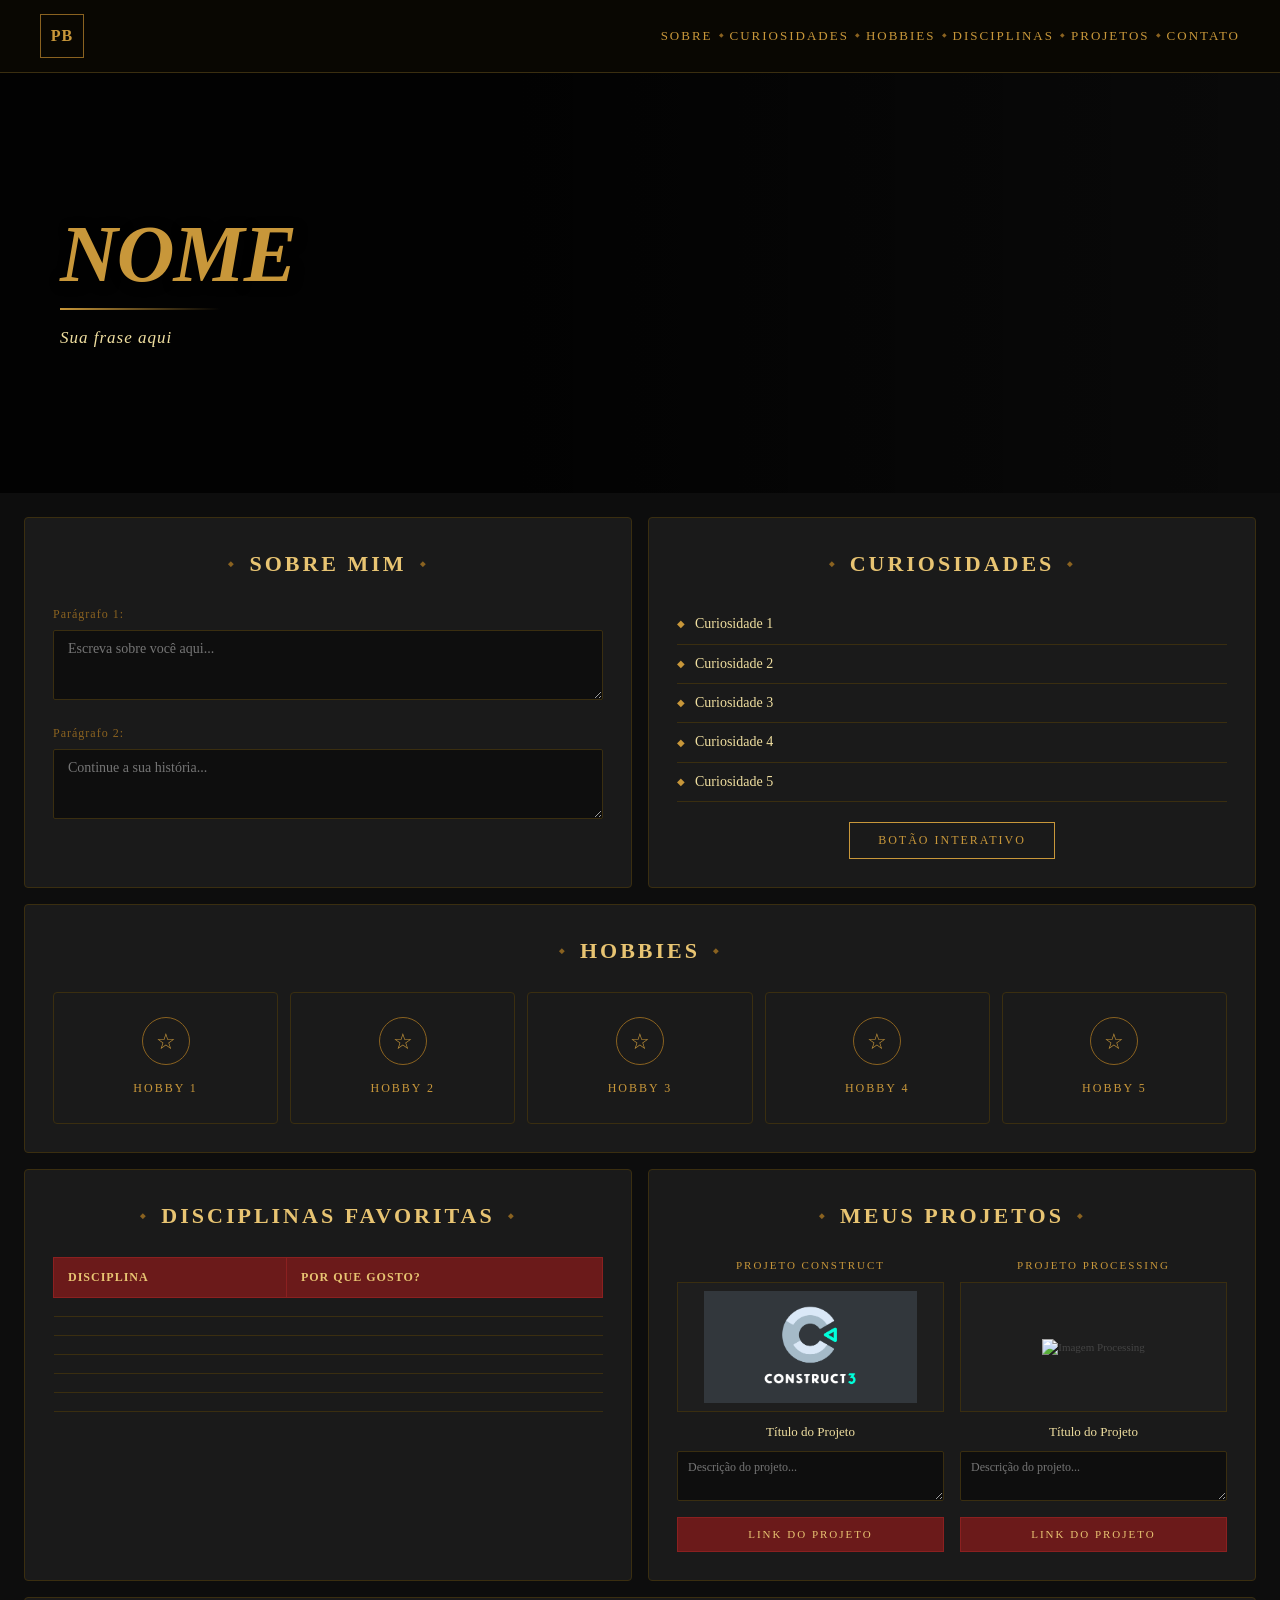
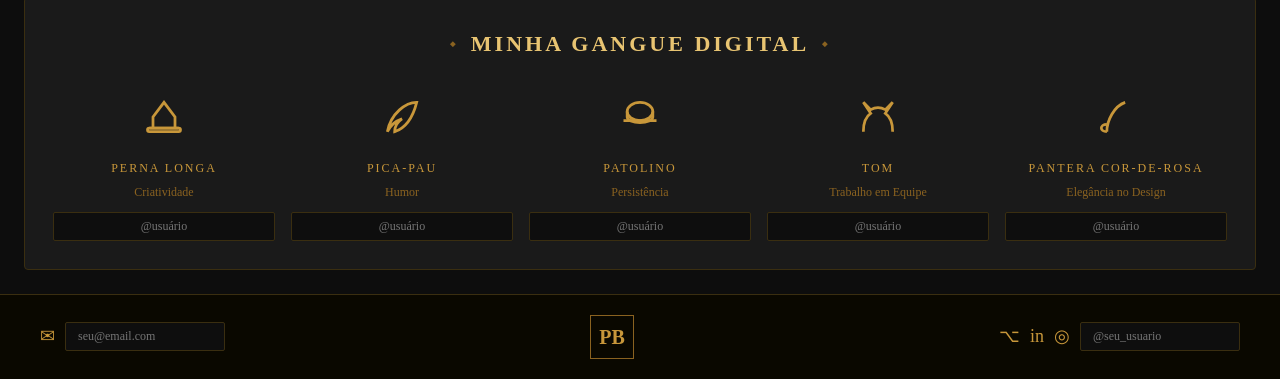
==== index.html @ 57ced47c "Change greeting from 'Hello' to 'Goodbye'" ====
<!DOCTYPE html>
<html lang="pt-BR">
<head>
  <meta charset="UTF-8" />
  <meta name="viewport" content="width=device-width, initial-scale=1.0" />
  <title>Portfólio</title>
  <style>
    /* =====================================================
       VARIÁVEIS GLOBAIS — edite aqui para mudar as cores
       ===================================================== */
    :root {
      --ouro:       #c8973a;
      --ouro-claro: #e8c472;
      --ouro-escuro:#8a6220;
      --preto:      #0d0d0d;
      --fundo:      #111111;
      --fundo-card: #1a1a1a;
      --fundo-card2:#161616;
      --borda:      #3a2e10;
      --texto:      #d4b87a;
      --texto-claro:#f0dfa0;
      --vermelho:   #6b1a1a;
      --vermelho-borda: #8b2020;
    }

    /* =====================================================
       RESET E BASE
       ===================================================== */
    * { margin: 0; padding: 0; box-sizing: border-box; }

    body {
      background-color: var(--preto);
      color: var(--texto);
      font-family: 'Georgia', serif;
      line-height: 1.6;
    }

    /* Divisor dourado decorativo usado nos títulos */
    .divisor {
      display: inline-flex;
      align-items: center;
      gap: 8px;
      color: var(--ouro);
      font-size: 14px;
    }
    .divisor::before,
    .divisor::after {
      content: '';
      display: inline-block;
      width: 30px;
      height: 1px;
      background: var(--ouro);
    }

    /* Título de seção padrão */
    .titulo-secao {
      text-align: center;
      font-size: 22px;
      font-weight: bold;
      letter-spacing: 3px;
      color: var(--ouro-claro);
      text-transform: uppercase;
      margin-bottom: 24px;
      display: flex;
      align-items: center;
      justify-content: center;
      gap: 12px;
    }
    .titulo-secao::before,
    .titulo-secao::after {
      content: '⬥';
      font-size: 12px;
      color: var(--ouro-escuro);
    }
    /* Linha horizontal decorativa ao lado do título */
    .titulo-linha {
      display: inline-block;
      width: 40px;
      height: 1px;
      background: var(--ouro-escuro);
      vertical-align: middle;
    }

    /* =====================================================
       NAVEGAÇÃO (TOPO)
       Para mudar os itens do menu, edite o <ul> em HTML
       ===================================================== */
    nav {
      background: rgba(10, 8, 3, 0.97);
      border-bottom: 1px solid var(--borda);
      padding: 14px 40px;
      display: flex;
      align-items: center;
      justify-content: space-between;
      position: sticky;
      top: 0;
      z-index: 100;
    }

    /* Logo PB no canto esquerdo */
    .nav-logo {
      border: 1px solid var(--ouro-escuro);
      color: var(--ouro);
      font-size: 16px;
      font-weight: bold;
      width: 44px;
      height: 44px;
      display: flex;
      align-items: center;
      justify-content: center;
      letter-spacing: 1px;
    }

    nav ul {
      list-style: none;
      display: flex;
      gap: 6px;
      align-items: center;
    }

    nav ul li {
      display: flex;
      align-items: center;
      gap: 6px;
    }

    /* Losango decorativo entre itens */
    nav ul li:not(:last-child)::after {
      content: '◆';
      font-size: 6px;
      color: var(--ouro-escuro);
    }

    nav ul li a {
      color: var(--ouro);
      text-decoration: none;
      font-size: 13px;
      letter-spacing: 2px;
      text-transform: uppercase;
      transition: color 0.2s;
    }

    nav ul li a:hover { color: var(--ouro-claro); }

    /* =====================================================
       HERO / BANNER PRINCIPAL
       — Troque o texto "NOME" e a frase abaixo
       — Troque o src da imagem de fundo (background-image)
       ===================================================== */
    #hero {
      position: relative;
      min-height: 420px;
      display: flex;
      flex-direction: column;
      justify-content: center;
      padding: 60px 60px;
      /* 👇 TROQUE ESTA URL pela URL da sua imagem de fundo */
      background-size: cover;
      background-position: center top;
      overflow: hidden;
    }

    /* Overlay escuro para legibilidade */
    #hero::before {
      content: '';
      position: absolute;
      inset: 0;
      background: linear-gradient(to right, rgba(0,0,0,0.85) 40%, rgba(0,0,0,0.3) 100%);
    }

    .hero-conteudo { position: relative; z-index: 2; max-width: 420px; }

    /* 👇 SEU NOME APARECE AQUI — edite o texto em HTML */
    .hero-nome {
      font-size: 80px;
      font-weight: 900;
      color: var(--ouro);
      line-height: 1;
      text-shadow: 2px 2px 12px rgba(0,0,0,0.8);
      font-style: italic;
      letter-spacing: -1px;
    }

    /* Linha dourada decorativa sob o nome */
    .hero-divider {
      width: 160px;
      height: 2px;
      background: linear-gradient(to right, var(--ouro), transparent);
      margin: 14px 0;
    }

    /* 👇 SUA FRASE/SLOGAN — edite o texto em HTML */
    .hero-frase {
      color: var(--texto-claro);
      font-size: 17px;
      font-style: italic;
      letter-spacing: 1px;
    }

    /* =====================================================
       GRID PRINCIPAL — "Sobre Mim" e "Curiosidades"
       ===================================================== */
    .grid-topo {
      display: grid;
      grid-template-columns: 1fr 1fr;
      gap: 16px;
      padding: 24px 24px 0;
    }

    /* Card reutilizável com borda dourada */
    .card {
      background: var(--fundo-card);
      border: 1px solid var(--borda);
      border-radius: 4px;
      padding: 28px;
    }

    /* =====================================================
       SOBRE MIM
       — Edite os textos dos <textarea> em HTML
       ===================================================== */
    #sobre { }

    .campo-label {
      font-size: 12px;
      color: var(--ouro-escuro);
      letter-spacing: 1px;
      margin-bottom: 6px;
    }

    /* Campos de texto editáveis diretamente no site */
    .campo-texto {
      width: 100%;
      background: #0e0e0e;
      border: 1px solid var(--borda);
      color: var(--texto-claro);
      padding: 10px 14px;
      font-family: inherit;
      font-size: 14px;
      resize: vertical;
      min-height: 70px;
      border-radius: 2px;
      outline: none;
      margin-bottom: 16px;
      transition: border-color 0.2s;
    }

    .campo-texto:focus { border-color: var(--ouro-escuro); }

    /* =====================================================
       CURIOSIDADES
       — Edite os textos dos <li> em HTML
       ===================================================== */
    #curiosidades ul {
      list-style: none;
      margin-bottom: 20px;
    }

    #curiosidades ul li {
      padding: 8px 0;
      border-bottom: 1px solid var(--borda);
      font-size: 14px;
      color: var(--texto-claro);
      display: flex;
      align-items: center;
      gap: 10px;
    }

    #curiosidades ul li::before {
      content: '◆';
      color: var(--ouro);
      font-size: 10px;
      flex-shrink: 0;
    }

    /* Botão interativo de curiosidades */
    #btn-curiosidade {
      display: block;
      margin: 0 auto;
      background: transparent;
      border: 1px solid var(--ouro);
      color: var(--ouro);
      padding: 10px 28px;
      font-family: inherit;
      font-size: 12px;
      letter-spacing: 2px;
      text-transform: uppercase;
      cursor: pointer;
      transition: background 0.2s, color 0.2s;
    }

    #btn-curiosidade:hover {
      background: var(--ouro);
      color: var(--preto);
    }

    /* Painel oculto que aparece ao clicar no botão */
    #painel-extra {
      display: none;
      margin-top: 16px;
      background: #0e0e0e;
      border: 1px solid var(--borda);
      padding: 14px;
      font-size: 13px;
      color: var(--texto-claro);
      border-radius: 2px;
      animation: fadeIn 0.3s ease;
    }

    @keyframes fadeIn { from { opacity: 0; transform: translateY(6px); } to { opacity: 1; transform: translateY(0); } }

    /* =====================================================
       HOBBIES
       — Para ADICIONAR ou REMOVER um hobby, copie/apague
         um <div class="hobby-card"> em HTML
       — Troque o ícone (☆) pelo emoji ou símbolo desejado
       ===================================================== */
    #hobbies {
      margin: 16px 24px 0;
    }

    .hobbies-grid {
      display: grid;
      grid-template-columns: repeat(5, 1fr);
      gap: 12px;
    }

    .hobby-card {
      background: var(--fundo-card);
      border: 1px solid var(--borda);
      border-radius: 4px;
      padding: 24px 12px;
      text-align: center;
      cursor: pointer;
      transition: border-color 0.2s, transform 0.2s;
    }

    .hobby-card:hover {
      border-color: var(--ouro);
      transform: translateY(-3px);
    }

    /* Ícone circular do hobby */
    .hobby-icone {
      width: 48px;
      height: 48px;
      border: 1px solid var(--ouro-escuro);
      border-radius: 50%;
      display: flex;
      align-items: center;
      justify-content: center;
      margin: 0 auto 14px;
      font-size: 22px;
      color: var(--ouro);
    }

    .hobby-nome {
      font-size: 12px;
      letter-spacing: 2px;
      color: var(--ouro);
      text-transform: uppercase;
    }

    /* =====================================================
       GRID INFERIOR — "Disciplinas" e "Projetos"
       ===================================================== */
    .grid-baixo {
      display: grid;
      grid-template-columns: 1fr 1fr;
      gap: 16px;
      padding: 16px 24px 0;
    }

    /* =====================================================
       DISCIPLINAS FAVORITAS
       — Para adicionar linhas, copie um <tr> dentro do <tbody>
       — Preencha <td> com disciplina e motivo
       ===================================================== */
    #disciplinas table {
      width: 100%;
      border-collapse: collapse;
      font-size: 13px;
    }

    #disciplinas thead th {
      background: var(--vermelho);
      color: var(--ouro-claro);
      padding: 10px 14px;
      text-align: left;
      letter-spacing: 1px;
      font-size: 12px;
      text-transform: uppercase;
      border: 1px solid var(--vermelho-borda);
    }

    #disciplinas tbody tr {
      border-bottom: 1px solid var(--borda);
      transition: background 0.15s;
    }

    #disciplinas tbody tr:hover { background: #1e1a0e; }

    #disciplinas tbody td {
      padding: 9px 14px;
      color: var(--texto-claro);
    }

    /* =====================================================
       MEUS PROJETOS
       — Para cada projeto, edite o título, descrição e link
       — Troque o src da <img> pela imagem do seu projeto
       — Para ADICIONAR projeto, copie um <div class="projeto-item">
       ===================================================== */
    .projetos-grid {
      display: grid;
      grid-template-columns: 1fr 1fr;
      gap: 16px;
    }

    .projeto-item { }

    .projeto-label {
      font-size: 11px;
      letter-spacing: 2px;
      color: var(--ouro);
      text-transform: uppercase;
      text-align: center;
      margin-bottom: 8px;
    }

    /* Área da imagem do projeto (quadrado cinza por padrão) */
    .projeto-img {
      width: 100%;
      height: 130px;
      background: #1e1e1e;
      border: 1px solid var(--borda);
      display: flex;
      align-items: center;
      justify-content: center;
      color: #444;
      font-size: 11px;
      margin-bottom: 10px;
      overflow: hidden;
      padding: 8px;
    }

    /* object-fit: contain garante que a imagem apareça inteira sem corte */
    .projeto-img img {
      max-width: 100%;
      max-height: 100%;
      object-fit: contain;
    }

    .projeto-titulo {
      text-align: center;
      font-size: 13px;
      color: var(--texto-claro);
      margin-bottom: 8px;
    }

    .projeto-desc {
      width: 100%;
      background: #0e0e0e;
      border: 1px solid var(--borda);
      color: var(--texto);
      padding: 8px 10px;
      font-family: inherit;
      font-size: 12px;
      resize: vertical;
      min-height: 50px;
      border-radius: 2px;
      outline: none;
      margin-bottom: 8px;
    }

    /* Botão de link do projeto */
    .projeto-link {
      display: block;
      text-align: center;
      background: var(--vermelho);
      border: 1px solid var(--vermelho-borda);
      color: var(--ouro-claro);
      padding: 8px;
      font-size: 11px;
      letter-spacing: 2px;
      text-transform: uppercase;
      text-decoration: none;
      transition: background 0.2s;
      cursor: pointer;
    }

    .projeto-link:hover { background: #8b2424; }

    /* =====================================================
       MINHA GANGUE DIGITAL
       — Para TROCAR os membros, edite cada <div class="membro">
       — Troque o ícone (SVG inline), o nome e a descrição
       ===================================================== */
    #gangue {
      margin: 16px 24px 0;
    }

    .gangue-grid {
      display: grid;
      grid-template-columns: repeat(5, 1fr);
      gap: 16px;
      text-align: center;
    }

    .membro { }

    .membro-icone {
      height: 64px;
      display: flex;
      align-items: center;
      justify-content: center;
      margin-bottom: 10px;
      color: var(--ouro);
    }

    .membro-icone svg { width: 44px; height: 44px; stroke: var(--ouro); fill: none; stroke-width: 1.5; }

    .membro-nome {
      font-size: 12px;
      letter-spacing: 2px;
      color: var(--ouro);
      text-transform: uppercase;
      margin-bottom: 4px;
    }

    .membro-desc {
      font-size: 12px;
      color: var(--ouro-escuro);
      margin-bottom: 10px;
    }

    /* Campo editável para o nome/link do membro */
    .membro-campo {
      width: 100%;
      background: #0e0e0e;
      border: 1px solid var(--borda);
      color: var(--texto);
      padding: 6px 8px;
      font-family: inherit;
      font-size: 12px;
      border-radius: 2px;
      outline: none;
      text-align: center;
    }

    /* =====================================================
       RODAPÉ
       ===================================================== */
    footer {
      margin-top: 24px;
      background: #0a0800;
      border-top: 1px solid var(--borda);
      padding: 20px 40px;
      display: flex;
      align-items: center;
      justify-content: space-between;
    }

    .footer-esq, .footer-dir {
      display: flex;
      align-items: center;
      gap: 10px;
    }

    .footer-icon {
      color: var(--ouro);
      font-size: 18px;
      text-decoration: none;
      transition: color 0.2s;
    }

    .footer-icon:hover { color: var(--ouro-claro); }

    /* Campo de e-mail no rodapé */
    .footer-campo {
      background: #0e0e0e;
      border: 1px solid var(--borda);
      color: var(--texto);
      padding: 6px 12px;
      font-family: inherit;
      font-size: 12px;
      border-radius: 2px;
      outline: none;
      width: 160px;
    }

    .footer-logo {
      text-align: center;
      color: var(--ouro);
      font-size: 20px;
      font-weight: bold;
      border: 1px solid var(--ouro-escuro);
      width: 44px;
      height: 44px;
      display: flex;
      align-items: center;
      justify-content: center;
    }

    /* =====================================================
       RESPONSIVIDADE — telas menores
       ===================================================== */
    @media (max-width: 900px) {
      .grid-topo, .grid-baixo { grid-template-columns: 1fr; }
      .hobbies-grid { grid-template-columns: repeat(3, 1fr); }
      .gangue-grid  { grid-template-columns: repeat(3, 1fr); }
      .hero-nome    { font-size: 52px; }
      nav ul        { gap: 4px; }
      nav ul li a   { font-size: 11px; }
    }

    @media (max-width: 600px) {
      .hobbies-grid { grid-template-columns: repeat(2, 1fr); }
      .gangue-grid  { grid-template-columns: repeat(2, 1fr); }
      .projetos-grid { grid-template-columns: 1fr; }
      .hero-nome    { font-size: 40px; }
      nav { flex-direction: column; gap: 12px; }
    }
  </style>
</head>
<body>

  <!-- =====================================================
       NAVEGAÇÃO
       Para adicionar itens: copie um <li><a href="...">...</a></li>
       Para mudar o destino: edite o href="#id-da-secao"
       ===================================================== -->
  <nav>
    <div class="nav-logo">PB</div>
    <ul>
      <li><a href="#sobre">Sobre</a></li>
      <li><a href="#curiosidades">Curiosidades</a></li>
      <li><a href="#hobbies">Hobbies</a></li>
      <li><a href="#disciplinas">Disciplinas</a></li>
      <li><a href="#projetos">Projetos</a></li>
      <li><a href="#gangue">Contato</a></li>
    </ul>
  </nav>

  <!-- =====================================================
       HERO — MUDE SEU NOME E FRASE AQUI
       Para trocar a imagem de fundo, edite background-image
       no CSS acima (seção #hero)
       ===================================================== -->
  <section id="hero">
    <div class="hero-conteudo">
      <!-- 👇 SEU NOME -->
      <h1 class="hero-nome">NOME</h1>
      <div class="hero-divider"></div>
      <!-- 👇 SUA FRASE FAVORITA / SLOGAN -->
      <p class="hero-frase">Sua frase aqui</p>
    </div>
  </section>

  <!-- =====================================================
       GRID TOPO: SOBRE MIM + CURIOSIDADES
       ===================================================== -->
  <div class="grid-topo">

    <!-- SOBRE MIM -->
    <div class="card" id="sobre">
      <h2 class="titulo-secao">Sobre Mim</h2>

      <p class="campo-label">Parágrafo 1:</p>
      <!-- 👇 ESCREVA SEU PRIMEIRO PARÁGRAFO AQUI -->
      <textarea class="campo-texto" placeholder="Escreva sobre você aqui..."></textarea>

      <p class="campo-label">Parágrafo 2:</p>
      <!-- 👇 ESCREVA SEU SEGUNDO PARÁGRAFO AQUI -->
      <textarea class="campo-texto" placeholder="Continue a sua história..."></textarea>
    </div>

    <!-- CURIOSIDADES -->
    <div class="card" id="curiosidades">
      <h2 class="titulo-secao">Curiosidades</h2>

      <!-- 👇 EDITE CADA <li> COM UMA CURIOSIDADE SUA -->
      <ul>
        <li>Curiosidade 1</li>
        <li>Curiosidade 2</li>
        <li>Curiosidade 3</li>
        <li>Curiosidade 4</li>
        <li>Curiosidade 5</li>
      </ul>

      <!-- Botão que revela uma curiosidade extra -->
      <button id="btn-curiosidade" onclick="toggleExtra()">Botão Interativo</button>

      <!-- 👇 TEXTO SECRETO QUE APARECE AO CLICAR NO BOTÃO -->
      <div id="painel-extra">
        🎭 Curiosidade bônus: escreva aqui algo especial que aparece ao clicar!
      </div>
    </div>

  </div><!-- fim .grid-topo -->

  <!-- =====================================================
       HOBBIES
       Para ADICIONAR: copie um <div class="hobby-card">
       Para REMOVER: apague um <div class="hobby-card">
       Para trocar o ícone: coloque qualquer emoji no .hobby-icone
       ===================================================== -->
  <div class="card" id="hobbies" style="margin: 16px 24px 0;">
    <h2 class="titulo-secao">Hobbies</h2>
    <div class="hobbies-grid">

      <!-- HOBBY 1 — troque o ícone e o nome -->
      <div class="hobby-card">
        <div class="hobby-icone">☆</div>
        <div class="hobby-nome">Hobby 1</div>
      </div>

      <!-- HOBBY 2 -->
      <div class="hobby-card">
        <div class="hobby-icone">☆</div>
        <div class="hobby-nome">Hobby 2</div>
      </div>

      <!-- HOBBY 3 -->
      <div class="hobby-card">
        <div class="hobby-icone">☆</div>
        <div class="hobby-nome">Hobby 3</div>
      </div>

      <!-- HOBBY 4 -->
      <div class="hobby-card">
        <div class="hobby-icone">☆</div>
        <div class="hobby-nome">Hobby 4</div>
      </div>

      <!-- HOBBY 5 -->
      <div class="hobby-card">
        <div class="hobby-icone">☆</div>
        <div class="hobby-nome">Hobby 5</div>
      </div>

    </div>
  </div><!-- fim #hobbies -->

  <!-- =====================================================
       GRID BAIXO: DISCIPLINAS + PROJETOS
       ===================================================== -->
  <div class="grid-baixo">

    <!-- DISCIPLINAS FAVORITAS -->
    <div class="card" id="disciplinas">
      <h2 class="titulo-secao">Disciplinas Favoritas</h2>
      <table>
        <thead>
          <tr>
            <th>Disciplina</th>
            <th>Por que gosto?</th>
          </tr>
        </thead>
        <tbody>
          <!-- 👇 Edite cada linha com sua disciplina favorita -->
          <tr><td></td><td></td></tr>
          <tr><td></td><td></td></tr>
          <tr><td></td><td></td></tr>
          <tr><td></td><td></td></tr>
          <tr><td></td><td></td></tr>
          <tr><td></td><td></td></tr>
        </tbody>
      </table>
    </div>

    <!-- MEUS PROJETOS -->
    <div class="card" id="projetos">
      <h2 class="titulo-secao">Meus Projetos</h2>
      <div class="projetos-grid">

        <!-- PROJETO 1 — edite título, descrição e link -->
        <div class="projeto-item">
          <p class="projeto-label">Projeto Construct</p>
          <!-- Para adicionar imagem: coloque <img src="URL" alt=""> dentro da .projeto-img -->
          <div class="projeto-img"><img src="[data-uri]" alt="Construct 3" /></div>
          <p class="projeto-titulo">Título do Projeto</p>
          <textarea class="projeto-desc" placeholder="Descrição do projeto..."></textarea>
          <!-- 👇 Troque o href pelo link real do seu projeto -->
          <a class="projeto-link" href="#" target="_blank">Link do Projeto</a>
        </div>

        <!-- PROJETO 2 -->
        <div class="projeto-item">
          <p class="projeto-label">Projeto Processing</p>
          <div class="projeto-img"><img src="images/images.png" alt="Imagem Processing"></div>
          <p class="projeto-titulo">Título do Projeto</p>
          <textarea class="projeto-desc" placeholder="Descrição do projeto..."></textarea>
          <!-- 👇 Troque o href pelo link real do seu projeto -->
          <a class="projeto-link" href="#" target="_blank">Link do Projeto</a>
        </div>

      </div>
    </div>

  </div><!-- fim .grid-baixo -->

  <!-- =====================================================
       MINHA GANGUE DIGITAL
       Para TROCAR um membro: edite o SVG, o nome e a descrição
       Para ADICIONAR: copie um <div class="membro">
       ===================================================== -->
  <div class="card" id="gangue" style="margin: 16px 24px 0;">
    <h2 class="titulo-secao">Minha Gangue Digital</h2>
    <div class="gangue-grid">

      <!-- MEMBRO 1 — Perna Longa (Criatividade) -->
      <div class="membro">
        <div class="membro-icone">
          <!-- Ícone: cartola -->
          <svg viewBox="0 0 24 24"><path d="M4 18h16M6 18V12l6-8 6 8v6"/><rect x="3" y="18" width="18" height="2" rx="1"/></svg>
        </div>
        <p class="membro-nome">Perna Longa</p>
        <p class="membro-desc">Criatividade</p>
        <!-- 👇 Campo para colocar o nome/usuário desse membro -->
        <input class="membro-campo" type="text" placeholder="@usuário" />
      </div>

      <!-- MEMBRO 2 — Pica-Pau (Humor) -->
      <div class="membro">
        <div class="membro-icone">
          <!-- Ícone: pena -->
          <svg viewBox="0 0 24 24"><path d="M20 4C14 4 6 10 4 20c2-4 5-6 8-7-3 2-4 5-4 7 6-2 10-8 12-16z"/></svg>
        </div>
        <p class="membro-nome">Pica-Pau</p>
        <p class="membro-desc">Humor</p>
        <input class="membro-campo" type="text" placeholder="@usuário" />
      </div>

      <!-- MEMBRO 3 — Patolino (Persistência) -->
      <div class="membro">
        <div class="membro-icone">
          <!-- Ícone: chapéu coco -->
          <svg viewBox="0 0 24 24"><ellipse cx="12" cy="9" rx="7" ry="5"/><path d="M5 9v3a7 3 0 0014 0V9"/><line x1="3" y1="14" x2="21" y2="14"/></svg>
        </div>
        <p class="membro-nome">Patolino</p>
        <p class="membro-desc">Persistência</p>
        <input class="membro-campo" type="text" placeholder="@usuário" />
      </div>

      <!-- MEMBRO 4 — Tom (Trabalho em Equipe) -->
      <div class="membro">
        <div class="membro-icone">
          <!-- Ícone: orelhas de gato -->
          <svg viewBox="0 0 24 24"><path d="M4 20c0-4 1-8 4-10L4 4l4 4a8 8 0 018 0l4-4-4 6c3 2 4 6 4 10"/></svg>
        </div>
        <p class="membro-nome">Tom</p>
        <p class="membro-desc">Trabalho em Equipe</p>
        <input class="membro-campo" type="text" placeholder="@usuário" />
      </div>

      <!-- MEMBRO 5 — Pantera Cor-de-Rosa (Elegância) -->
      <div class="membro">
        <div class="membro-icone">
          <!-- Ícone: bengala -->
          <svg viewBox="0 0 24 24"><path d="M7 20c0-6 4-14 10-16"/><path d="M7 20c-2 0-3-1-3-2s1-2 3-2"/></svg>
        </div>
        <p class="membro-nome">Pantera Cor-de-Rosa</p>
        <p class="membro-desc">Elegância no Design</p>
        <input class="membro-campo" type="text" placeholder="@usuário" />
      </div>

    </div>
  </div><!-- fim #gangue -->

  <!-- =====================================================
       RODAPÉ
       — Troque os href dos ícones sociais pelos seus perfis
       — Edite o e-mail no campo de texto
       ===================================================== -->
  <footer>
    <!-- E-mail à esquerda -->
    <div class="footer-esq">
      <span class="footer-icon">✉</span>
      <!-- 👇 Preencha com seu e-mail -->
      <input class="footer-campo" type="email" placeholder="seu@email.com" />
    </div>

    <!-- Logo central -->
    <div class="footer-logo">PB</div>

    <!-- Redes sociais à direita -->
    <div class="footer-dir">
      <!-- 👇 Troque os href pelos links das suas redes -->
      <a class="footer-icon" href="https://github.com/" target="_blank" title="GitHub">⌥</a>
      <a class="footer-icon" href="https://linkedin.com/" target="_blank" title="LinkedIn">in</a>
      <a class="footer-icon" href="https://instagram.com/" target="_blank" title="Instagram">◎</a>
      <input class="footer-campo" type="text" placeholder="@seu_usuario" />
    </div>
  </footer>

  <!-- =====================================================
       JAVASCRIPT
       Funções interativas da página
       ===================================================== -->
  <script>
    // -------------------------------------------------------
    // toggleExtra()
    // Mostra/esconde o painel de curiosidade bônus ao clicar
    // no botão da seção Curiosidades
    // -------------------------------------------------------
    function toggleExtra() {
      var painel = document.getElementById("painel-extra");
      var btn    = document.getElementById("btn-curiosidade");

      if (painel.style.display === "block") {
        // Se já está visível, esconde
        painel.style.display = "none";
        btn.textContent = "Botão Interativo";
      } else {
        // Se está escondido, revela
        painel.style.display = "block";
        btn.textContent = "Esconder";
      }
    }

    // -------------------------------------------------------
    // Efeito de hover nas células da tabela de disciplinas
    // Já funciona via CSS, mas aqui você pode adicionar
    // lógica extra se quiser no futuro
    // -------------------------------------------------------

    // -------------------------------------------------------
    // Scroll suave ao clicar nos links da navegação
    // -------------------------------------------------------
    var links = document.querySelectorAll("nav a");
    for (var i = 0; i < links.length; i++) {
      links[i].addEventListener("click", function(e) {
        var alvo = document.querySelector(this.getAttribute("href"));
        if (alvo) {
          e.preventDefault();
          alvo.scrollIntoView({ behavior: "smooth", block: "start" });
        }
      });
    }
  </script>

</body>
</html>
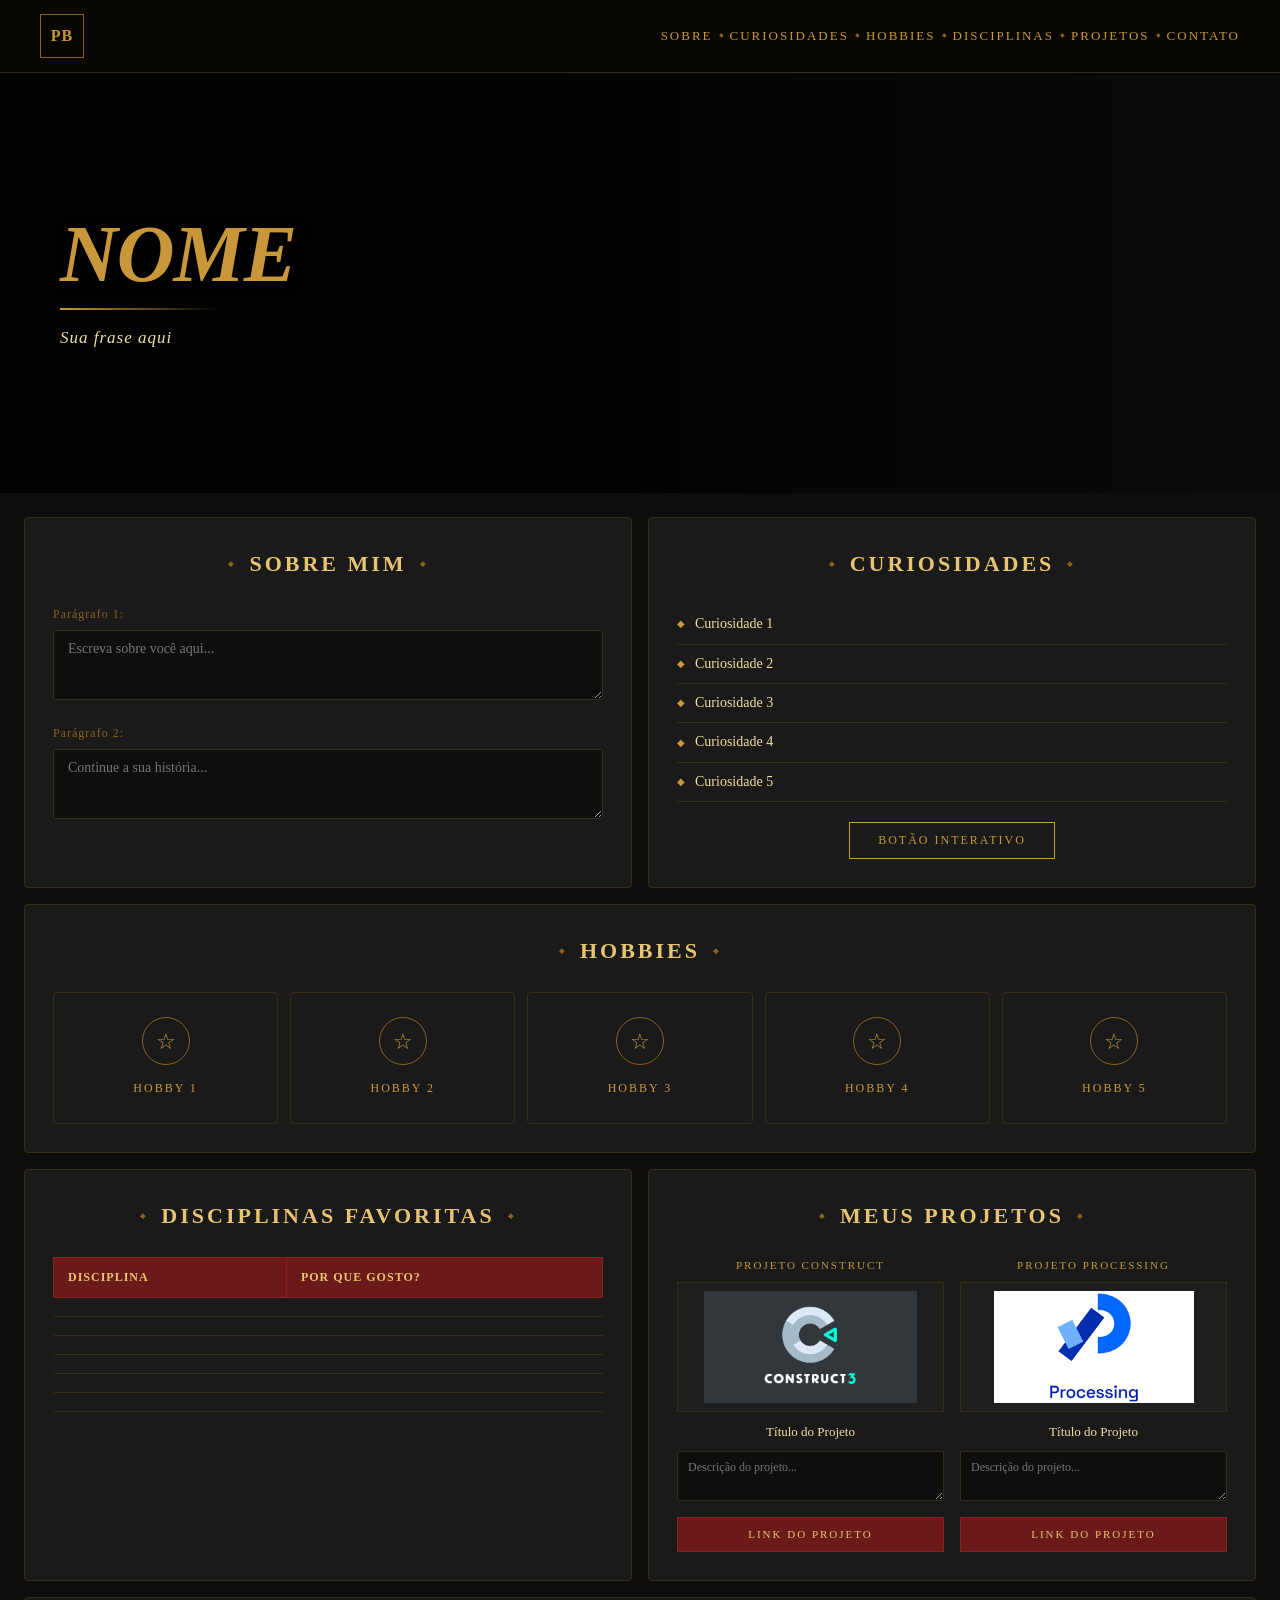
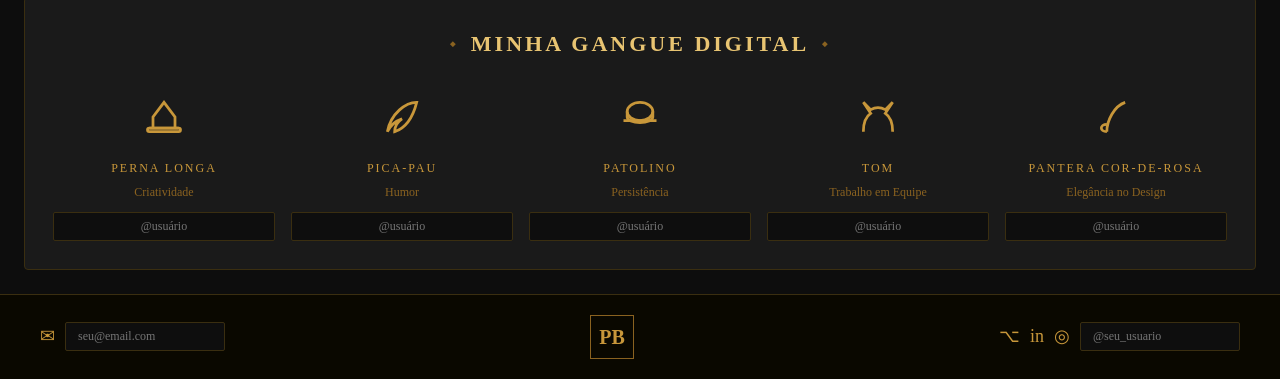
==== commit 62dbf5b1: "Versão base atualizada" ====
--- a/index.html
+++ b/index.html
@@ -1,944 +1,944 @@
-<!DOCTYPE html>
-<html lang="pt-BR">
-<head>
-  <meta charset="UTF-8" />
-  <meta name="viewport" content="width=device-width, initial-scale=1.0" />
-  <title>Portfólio</title>
-  <style>
-    /* =====================================================
-       VARIÁVEIS GLOBAIS — edite aqui para mudar as cores
-       ===================================================== */
-    :root {
-      --ouro:       #c8973a;
-      --ouro-claro: #e8c472;
-      --ouro-escuro:#8a6220;
-      --preto:      #0d0d0d;
-      --fundo:      #111111;
-      --fundo-card: #1a1a1a;
-      --fundo-card2:#161616;
-      --borda:      #3a2e10;
-      --texto:      #d4b87a;
-      --texto-claro:#f0dfa0;
-      --vermelho:   #6b1a1a;
-      --vermelho-borda: #8b2020;
-    }
-
-    /* =====================================================
-       RESET E BASE
-       ===================================================== */
-    * { margin: 0; padding: 0; box-sizing: border-box; }
-
-    body {
-      background-color: var(--preto);
-      color: var(--texto);
-      font-family: 'Georgia', serif;
-      line-height: 1.6;
-    }
-
-    /* Divisor dourado decorativo usado nos títulos */
-    .divisor {
-      display: inline-flex;
-      align-items: center;
-      gap: 8px;
-      color: var(--ouro);
-      font-size: 14px;
-    }
-    .divisor::before,
-    .divisor::after {
-      content: '';
-      display: inline-block;
-      width: 30px;
-      height: 1px;
-      background: var(--ouro);
-    }
-
-    /* Título de seção padrão */
-    .titulo-secao {
-      text-align: center;
-      font-size: 22px;
-      font-weight: bold;
-      letter-spacing: 3px;
-      color: var(--ouro-claro);
-      text-transform: uppercase;
-      margin-bottom: 24px;
-      display: flex;
-      align-items: center;
-      justify-content: center;
-      gap: 12px;
-    }
-    .titulo-secao::before,
-    .titulo-secao::after {
-      content: '⬥';
-      font-size: 12px;
-      color: var(--ouro-escuro);
-    }
-    /* Linha horizontal decorativa ao lado do título */
-    .titulo-linha {
-      display: inline-block;
-      width: 40px;
-      height: 1px;
-      background: var(--ouro-escuro);
-      vertical-align: middle;
-    }
-
-    /* =====================================================
-       NAVEGAÇÃO (TOPO)
-       Para mudar os itens do menu, edite o <ul> em HTML
-       ===================================================== */
-    nav {
-      background: rgba(10, 8, 3, 0.97);
-      border-bottom: 1px solid var(--borda);
-      padding: 14px 40px;
-      display: flex;
-      align-items: center;
-      justify-content: space-between;
-      position: sticky;
-      top: 0;
-      z-index: 100;
-    }
-
-    /* Logo PB no canto esquerdo */
-    .nav-logo {
-      border: 1px solid var(--ouro-escuro);
-      color: var(--ouro);
-      font-size: 16px;
-      font-weight: bold;
-      width: 44px;
-      height: 44px;
-      display: flex;
-      align-items: center;
-      justify-content: center;
-      letter-spacing: 1px;
-    }
-
-    nav ul {
-      list-style: none;
-      display: flex;
-      gap: 6px;
-      align-items: center;
-    }
-
-    nav ul li {
-      display: flex;
-      align-items: center;
-      gap: 6px;
-    }
-
-    /* Losango decorativo entre itens */
-    nav ul li:not(:last-child)::after {
-      content: '◆';
-      font-size: 6px;
-      color: var(--ouro-escuro);
-    }
-
-    nav ul li a {
-      color: var(--ouro);
-      text-decoration: none;
-      font-size: 13px;
-      letter-spacing: 2px;
-      text-transform: uppercase;
-      transition: color 0.2s;
-    }
-
-    nav ul li a:hover { color: var(--ouro-claro); }
-
-    /* =====================================================
-       HERO / BANNER PRINCIPAL
-       — Troque o texto "NOME" e a frase abaixo
-       — Troque o src da imagem de fundo (background-image)
-       ===================================================== */
-    #hero {
-      position: relative;
-      min-height: 420px;
-      display: flex;
-      flex-direction: column;
-      justify-content: center;
-      padding: 60px 60px;
-      /* 👇 TROQUE ESTA URL pela URL da sua imagem de fundo */
-      background-size: cover;
-      background-position: center top;
-      overflow: hidden;
-    }
-
-    /* Overlay escuro para legibilidade */
-    #hero::before {
-      content: '';
-      position: absolute;
-      inset: 0;
-      background: linear-gradient(to right, rgba(0,0,0,0.85) 40%, rgba(0,0,0,0.3) 100%);
-    }
-
-    .hero-conteudo { position: relative; z-index: 2; max-width: 420px; }
-
-    /* 👇 SEU NOME APARECE AQUI — edite o texto em HTML */
-    .hero-nome {
-      font-size: 80px;
-      font-weight: 900;
-      color: var(--ouro);
-      line-height: 1;
-      text-shadow: 2px 2px 12px rgba(0,0,0,0.8);
-      font-style: italic;
-      letter-spacing: -1px;
-    }
-
-    /* Linha dourada decorativa sob o nome */
-    .hero-divider {
-      width: 160px;
-      height: 2px;
-      background: linear-gradient(to right, var(--ouro), transparent);
-      margin: 14px 0;
-    }
-
-    /* 👇 SUA FRASE/SLOGAN — edite o texto em HTML */
-    .hero-frase {
-      color: var(--texto-claro);
-      font-size: 17px;
-      font-style: italic;
-      letter-spacing: 1px;
-    }
-
-    /* =====================================================
-       GRID PRINCIPAL — "Sobre Mim" e "Curiosidades"
-       ===================================================== */
-    .grid-topo {
-      display: grid;
-      grid-template-columns: 1fr 1fr;
-      gap: 16px;
-      padding: 24px 24px 0;
-    }
-
-    /* Card reutilizável com borda dourada */
-    .card {
-      background: var(--fundo-card);
-      border: 1px solid var(--borda);
-      border-radius: 4px;
-      padding: 28px;
-    }
-
-    /* =====================================================
-       SOBRE MIM
-       — Edite os textos dos <textarea> em HTML
-       ===================================================== */
-    #sobre { }
-
-    .campo-label {
-      font-size: 12px;
-      color: var(--ouro-escuro);
-      letter-spacing: 1px;
-      margin-bottom: 6px;
-    }
-
-    /* Campos de texto editáveis diretamente no site */
-    .campo-texto {
-      width: 100%;
-      background: #0e0e0e;
-      border: 1px solid var(--borda);
-      color: var(--texto-claro);
-      padding: 10px 14px;
-      font-family: inherit;
-      font-size: 14px;
-      resize: vertical;
-      min-height: 70px;
-      border-radius: 2px;
-      outline: none;
-      margin-bottom: 16px;
-      transition: border-color 0.2s;
-    }
-
-    .campo-texto:focus { border-color: var(--ouro-escuro); }
-
-    /* =====================================================
-       CURIOSIDADES
-       — Edite os textos dos <li> em HTML
-       ===================================================== */
-    #curiosidades ul {
-      list-style: none;
-      margin-bottom: 20px;
-    }
-
-    #curiosidades ul li {
-      padding: 8px 0;
-      border-bottom: 1px solid var(--borda);
-      font-size: 14px;
-      color: var(--texto-claro);
-      display: flex;
-      align-items: center;
-      gap: 10px;
-    }
-
-    #curiosidades ul li::before {
-      content: '◆';
-      color: var(--ouro);
-      font-size: 10px;
-      flex-shrink: 0;
-    }
-
-    /* Botão interativo de curiosidades */
-    #btn-curiosidade {
-      display: block;
-      margin: 0 auto;
-      background: transparent;
-      border: 1px solid var(--ouro);
-      color: var(--ouro);
-      padding: 10px 28px;
-      font-family: inherit;
-      font-size: 12px;
-      letter-spacing: 2px;
-      text-transform: uppercase;
-      cursor: pointer;
-      transition: background 0.2s, color 0.2s;
-    }
-
-    #btn-curiosidade:hover {
-      background: var(--ouro);
-      color: var(--preto);
-    }
-
-    /* Painel oculto que aparece ao clicar no botão */
-    #painel-extra {
-      display: none;
-      margin-top: 16px;
-      background: #0e0e0e;
-      border: 1px solid var(--borda);
-      padding: 14px;
-      font-size: 13px;
-      color: var(--texto-claro);
-      border-radius: 2px;
-      animation: fadeIn 0.3s ease;
-    }
-
-    @keyframes fadeIn { from { opacity: 0; transform: translateY(6px); } to { opacity: 1; transform: translateY(0); } }
-
-    /* =====================================================
-       HOBBIES
-       — Para ADICIONAR ou REMOVER um hobby, copie/apague
-         um <div class="hobby-card"> em HTML
-       — Troque o ícone (☆) pelo emoji ou símbolo desejado
-       ===================================================== */
-    #hobbies {
-      margin: 16px 24px 0;
-    }
-
-    .hobbies-grid {
-      display: grid;
-      grid-template-columns: repeat(5, 1fr);
-      gap: 12px;
-    }
-
-    .hobby-card {
-      background: var(--fundo-card);
-      border: 1px solid var(--borda);
-      border-radius: 4px;
-      padding: 24px 12px;
-      text-align: center;
-      cursor: pointer;
-      transition: border-color 0.2s, transform 0.2s;
-    }
-
-    .hobby-card:hover {
-      border-color: var(--ouro);
-      transform: translateY(-3px);
-    }
-
-    /* Ícone circular do hobby */
-    .hobby-icone {
-      width: 48px;
-      height: 48px;
-      border: 1px solid var(--ouro-escuro);
-      border-radius: 50%;
-      display: flex;
-      align-items: center;
-      justify-content: center;
-      margin: 0 auto 14px;
-      font-size: 22px;
-      color: var(--ouro);
-    }
-
-    .hobby-nome {
-      font-size: 12px;
-      letter-spacing: 2px;
-      color: var(--ouro);
-      text-transform: uppercase;
-    }
-
-    /* =====================================================
-       GRID INFERIOR — "Disciplinas" e "Projetos"
-       ===================================================== */
-    .grid-baixo {
-      display: grid;
-      grid-template-columns: 1fr 1fr;
-      gap: 16px;
-      padding: 16px 24px 0;
-    }
-
-    /* =====================================================
-       DISCIPLINAS FAVORITAS
-       — Para adicionar linhas, copie um <tr> dentro do <tbody>
-       — Preencha <td> com disciplina e motivo
-       ===================================================== */
-    #disciplinas table {
-      width: 100%;
-      border-collapse: collapse;
-      font-size: 13px;
-    }
-
-    #disciplinas thead th {
-      background: var(--vermelho);
-      color: var(--ouro-claro);
-      padding: 10px 14px;
-      text-align: left;
-      letter-spacing: 1px;
-      font-size: 12px;
-      text-transform: uppercase;
-      border: 1px solid var(--vermelho-borda);
-    }
-
-    #disciplinas tbody tr {
-      border-bottom: 1px solid var(--borda);
-      transition: background 0.15s;
-    }
-
-    #disciplinas tbody tr:hover { background: #1e1a0e; }
-
-    #disciplinas tbody td {
-      padding: 9px 14px;
-      color: var(--texto-claro);
-    }
-
-    /* =====================================================
-       MEUS PROJETOS
-       — Para cada projeto, edite o título, descrição e link
-       — Troque o src da <img> pela imagem do seu projeto
-       — Para ADICIONAR projeto, copie um <div class="projeto-item">
-       ===================================================== */
-    .projetos-grid {
-      display: grid;
-      grid-template-columns: 1fr 1fr;
-      gap: 16px;
-    }
-
-    .projeto-item { }
-
-    .projeto-label {
-      font-size: 11px;
-      letter-spacing: 2px;
-      color: var(--ouro);
-      text-transform: uppercase;
-      text-align: center;
-      margin-bottom: 8px;
-    }
-
-    /* Área da imagem do projeto (quadrado cinza por padrão) */
-    .projeto-img {
-      width: 100%;
-      height: 130px;
-      background: #1e1e1e;
-      border: 1px solid var(--borda);
-      display: flex;
-      align-items: center;
-      justify-content: center;
-      color: #444;
-      font-size: 11px;
-      margin-bottom: 10px;
-      overflow: hidden;
-      padding: 8px;
-    }
-
-    /* object-fit: contain garante que a imagem apareça inteira sem corte */
-    .projeto-img img {
-      max-width: 100%;
-      max-height: 100%;
-      object-fit: contain;
-    }
-
-    .projeto-titulo {
-      text-align: center;
-      font-size: 13px;
-      color: var(--texto-claro);
-      margin-bottom: 8px;
-    }
-
-    .projeto-desc {
-      width: 100%;
-      background: #0e0e0e;
-      border: 1px solid var(--borda);
-      color: var(--texto);
-      padding: 8px 10px;
-      font-family: inherit;
-      font-size: 12px;
-      resize: vertical;
-      min-height: 50px;
-      border-radius: 2px;
-      outline: none;
-      margin-bottom: 8px;
-    }
-
-    /* Botão de link do projeto */
-    .projeto-link {
-      display: block;
-      text-align: center;
-      background: var(--vermelho);
-      border: 1px solid var(--vermelho-borda);
-      color: var(--ouro-claro);
-      padding: 8px;
-      font-size: 11px;
-      letter-spacing: 2px;
-      text-transform: uppercase;
-      text-decoration: none;
-      transition: background 0.2s;
-      cursor: pointer;
-    }
-
-    .projeto-link:hover { background: #8b2424; }
-
-    /* =====================================================
-       MINHA GANGUE DIGITAL
-       — Para TROCAR os membros, edite cada <div class="membro">
-       — Troque o ícone (SVG inline), o nome e a descrição
-       ===================================================== */
-    #gangue {
-      margin: 16px 24px 0;
-    }
-
-    .gangue-grid {
-      display: grid;
-      grid-template-columns: repeat(5, 1fr);
-      gap: 16px;
-      text-align: center;
-    }
-
-    .membro { }
-
-    .membro-icone {
-      height: 64px;
-      display: flex;
-      align-items: center;
-      justify-content: center;
-      margin-bottom: 10px;
-      color: var(--ouro);
-    }
-
-    .membro-icone svg { width: 44px; height: 44px; stroke: var(--ouro); fill: none; stroke-width: 1.5; }
-
-    .membro-nome {
-      font-size: 12px;
-      letter-spacing: 2px;
-      color: var(--ouro);
-      text-transform: uppercase;
-      margin-bottom: 4px;
-    }
-
-    .membro-desc {
-      font-size: 12px;
-      color: var(--ouro-escuro);
-      margin-bottom: 10px;
-    }
-
-    /* Campo editável para o nome/link do membro */
-    .membro-campo {
-      width: 100%;
-      background: #0e0e0e;
-      border: 1px solid var(--borda);
-      color: var(--texto);
-      padding: 6px 8px;
-      font-family: inherit;
-      font-size: 12px;
-      border-radius: 2px;
-      outline: none;
-      text-align: center;
-    }
-
-    /* =====================================================
-       RODAPÉ
-       ===================================================== */
-    footer {
-      margin-top: 24px;
-      background: #0a0800;
-      border-top: 1px solid var(--borda);
-      padding: 20px 40px;
-      display: flex;
-      align-items: center;
-      justify-content: space-between;
-    }
-
-    .footer-esq, .footer-dir {
-      display: flex;
-      align-items: center;
-      gap: 10px;
-    }
-
-    .footer-icon {
-      color: var(--ouro);
-      font-size: 18px;
-      text-decoration: none;
-      transition: color 0.2s;
-    }
-
-    .footer-icon:hover { color: var(--ouro-claro); }
-
-    /* Campo de e-mail no rodapé */
-    .footer-campo {
-      background: #0e0e0e;
-      border: 1px solid var(--borda);
-      color: var(--texto);
-      padding: 6px 12px;
-      font-family: inherit;
-      font-size: 12px;
-      border-radius: 2px;
-      outline: none;
-      width: 160px;
-    }
-
-    .footer-logo {
-      text-align: center;
-      color: var(--ouro);
-      font-size: 20px;
-      font-weight: bold;
-      border: 1px solid var(--ouro-escuro);
-      width: 44px;
-      height: 44px;
-      display: flex;
-      align-items: center;
-      justify-content: center;
-    }
-
-    /* =====================================================
-       RESPONSIVIDADE — telas menores
-       ===================================================== */
-    @media (max-width: 900px) {
-      .grid-topo, .grid-baixo { grid-template-columns: 1fr; }
-      .hobbies-grid { grid-template-columns: repeat(3, 1fr); }
-      .gangue-grid  { grid-template-columns: repeat(3, 1fr); }
-      .hero-nome    { font-size: 52px; }
-      nav ul        { gap: 4px; }
-      nav ul li a   { font-size: 11px; }
-    }
-
-    @media (max-width: 600px) {
-      .hobbies-grid { grid-template-columns: repeat(2, 1fr); }
-      .gangue-grid  { grid-template-columns: repeat(2, 1fr); }
-      .projetos-grid { grid-template-columns: 1fr; }
-      .hero-nome    { font-size: 40px; }
-      nav { flex-direction: column; gap: 12px; }
-    }
-  </style>
-</head>
-<body>
-
-  <!-- =====================================================
-       NAVEGAÇÃO
-       Para adicionar itens: copie um <li><a href="...">...</a></li>
-       Para mudar o destino: edite o href="#id-da-secao"
-       ===================================================== -->
-  <nav>
-    <div class="nav-logo">PB</div>
-    <ul>
-      <li><a href="#sobre">Sobre</a></li>
-      <li><a href="#curiosidades">Curiosidades</a></li>
-      <li><a href="#hobbies">Hobbies</a></li>
-      <li><a href="#disciplinas">Disciplinas</a></li>
-      <li><a href="#projetos">Projetos</a></li>
-      <li><a href="#gangue">Contato</a></li>
-    </ul>
-  </nav>
-
-  <!-- =====================================================
-       HERO — MUDE SEU NOME E FRASE AQUI
-       Para trocar a imagem de fundo, edite background-image
-       no CSS acima (seção #hero)
-       ===================================================== -->
-  <section id="hero">
-    <div class="hero-conteudo">
-      <!-- 👇 SEU NOME -->
-      <h1 class="hero-nome">NOME</h1>
-      <div class="hero-divider"></div>
-      <!-- 👇 SUA FRASE FAVORITA / SLOGAN -->
-      <p class="hero-frase">Sua frase aqui</p>
-    </div>
-  </section>
-
-  <!-- =====================================================
-       GRID TOPO: SOBRE MIM + CURIOSIDADES
-       ===================================================== -->
-  <div class="grid-topo">
-
-    <!-- SOBRE MIM -->
-    <div class="card" id="sobre">
-      <h2 class="titulo-secao">Sobre Mim</h2>
-
-      <p class="campo-label">Parágrafo 1:</p>
-      <!-- 👇 ESCREVA SEU PRIMEIRO PARÁGRAFO AQUI -->
-      <textarea class="campo-texto" placeholder="Escreva sobre você aqui..."></textarea>
-
-      <p class="campo-label">Parágrafo 2:</p>
-      <!-- 👇 ESCREVA SEU SEGUNDO PARÁGRAFO AQUI -->
-      <textarea class="campo-texto" placeholder="Continue a sua história..."></textarea>
-    </div>
-
-    <!-- CURIOSIDADES -->
-    <div class="card" id="curiosidades">
-      <h2 class="titulo-secao">Curiosidades</h2>
-
-      <!-- 👇 EDITE CADA <li> COM UMA CURIOSIDADE SUA -->
-      <ul>
-        <li>Curiosidade 1</li>
-        <li>Curiosidade 2</li>
-        <li>Curiosidade 3</li>
-        <li>Curiosidade 4</li>
-        <li>Curiosidade 5</li>
-      </ul>
-
-      <!-- Botão que revela uma curiosidade extra -->
-      <button id="btn-curiosidade" onclick="toggleExtra()">Botão Interativo</button>
-
-      <!-- 👇 TEXTO SECRETO QUE APARECE AO CLICAR NO BOTÃO -->
-      <div id="painel-extra">
-        🎭 Curiosidade bônus: escreva aqui algo especial que aparece ao clicar!
-      </div>
-    </div>
-
-  </div><!-- fim .grid-topo -->
-
-  <!-- =====================================================
-       HOBBIES
-       Para ADICIONAR: copie um <div class="hobby-card">
-       Para REMOVER: apague um <div class="hobby-card">
-       Para trocar o ícone: coloque qualquer emoji no .hobby-icone
-       ===================================================== -->
-  <div class="card" id="hobbies" style="margin: 16px 24px 0;">
-    <h2 class="titulo-secao">Hobbies</h2>
-    <div class="hobbies-grid">
-
-      <!-- HOBBY 1 — troque o ícone e o nome -->
-      <div class="hobby-card">
-        <div class="hobby-icone">☆</div>
-        <div class="hobby-nome">Hobby 1</div>
-      </div>
-
-      <!-- HOBBY 2 -->
-      <div class="hobby-card">
-        <div class="hobby-icone">☆</div>
-        <div class="hobby-nome">Hobby 2</div>
-      </div>
-
-      <!-- HOBBY 3 -->
-      <div class="hobby-card">
-        <div class="hobby-icone">☆</div>
-        <div class="hobby-nome">Hobby 3</div>
-      </div>
-
-      <!-- HOBBY 4 -->
-      <div class="hobby-card">
-        <div class="hobby-icone">☆</div>
-        <div class="hobby-nome">Hobby 4</div>
-      </div>
-
-      <!-- HOBBY 5 -->
-      <div class="hobby-card">
-        <div class="hobby-icone">☆</div>
-        <div class="hobby-nome">Hobby 5</div>
-      </div>
-
-    </div>
-  </div><!-- fim #hobbies -->
-
-  <!-- =====================================================
-       GRID BAIXO: DISCIPLINAS + PROJETOS
-       ===================================================== -->
-  <div class="grid-baixo">
-
-    <!-- DISCIPLINAS FAVORITAS -->
-    <div class="card" id="disciplinas">
-      <h2 class="titulo-secao">Disciplinas Favoritas</h2>
-      <table>
-        <thead>
-          <tr>
-            <th>Disciplina</th>
-            <th>Por que gosto?</th>
-          </tr>
-        </thead>
-        <tbody>
-          <!-- 👇 Edite cada linha com sua disciplina favorita -->
-          <tr><td></td><td></td></tr>
-          <tr><td></td><td></td></tr>
-          <tr><td></td><td></td></tr>
-          <tr><td></td><td></td></tr>
-          <tr><td></td><td></td></tr>
-          <tr><td></td><td></td></tr>
-        </tbody>
-      </table>
-    </div>
-
-    <!-- MEUS PROJETOS -->
-    <div class="card" id="projetos">
-      <h2 class="titulo-secao">Meus Projetos</h2>
-      <div class="projetos-grid">
-
-        <!-- PROJETO 1 — edite título, descrição e link -->
-        <div class="projeto-item">
-          <p class="projeto-label">Projeto Construct</p>
-          <!-- Para adicionar imagem: coloque <img src="URL" alt=""> dentro da .projeto-img -->
-          <div class="projeto-img"><img src="[data-uri]" alt="Construct 3" /></div>
-          <p class="projeto-titulo">Título do Projeto</p>
-          <textarea class="projeto-desc" placeholder="Descrição do projeto..."></textarea>
-          <!-- 👇 Troque o href pelo link real do seu projeto -->
-          <a class="projeto-link" href="#" target="_blank">Link do Projeto</a>
-        </div>
-
-        <!-- PROJETO 2 -->
-        <div class="projeto-item">
-          <p class="projeto-label">Projeto Processing</p>
-          <div class="projeto-img"><img src="images/images.png" alt="Imagem Processing"></div>
-          <p class="projeto-titulo">Título do Projeto</p>
-          <textarea class="projeto-desc" placeholder="Descrição do projeto..."></textarea>
-          <!-- 👇 Troque o href pelo link real do seu projeto -->
-          <a class="projeto-link" href="#" target="_blank">Link do Projeto</a>
-        </div>
-
-      </div>
-    </div>
-
-  </div><!-- fim .grid-baixo -->
-
-  <!-- =====================================================
-       MINHA GANGUE DIGITAL
-       Para TROCAR um membro: edite o SVG, o nome e a descrição
-       Para ADICIONAR: copie um <div class="membro">
-       ===================================================== -->
-  <div class="card" id="gangue" style="margin: 16px 24px 0;">
-    <h2 class="titulo-secao">Minha Gangue Digital</h2>
-    <div class="gangue-grid">
-
-      <!-- MEMBRO 1 — Perna Longa (Criatividade) -->
-      <div class="membro">
-        <div class="membro-icone">
-          <!-- Ícone: cartola -->
-          <svg viewBox="0 0 24 24"><path d="M4 18h16M6 18V12l6-8 6 8v6"/><rect x="3" y="18" width="18" height="2" rx="1"/></svg>
-        </div>
-        <p class="membro-nome">Perna Longa</p>
-        <p class="membro-desc">Criatividade</p>
-        <!-- 👇 Campo para colocar o nome/usuário desse membro -->
-        <input class="membro-campo" type="text" placeholder="@usuário" />
-      </div>
-
-      <!-- MEMBRO 2 — Pica-Pau (Humor) -->
-      <div class="membro">
-        <div class="membro-icone">
-          <!-- Ícone: pena -->
-          <svg viewBox="0 0 24 24"><path d="M20 4C14 4 6 10 4 20c2-4 5-6 8-7-3 2-4 5-4 7 6-2 10-8 12-16z"/></svg>
-        </div>
-        <p class="membro-nome">Pica-Pau</p>
-        <p class="membro-desc">Humor</p>
-        <input class="membro-campo" type="text" placeholder="@usuário" />
-      </div>
-
-      <!-- MEMBRO 3 — Patolino (Persistência) -->
-      <div class="membro">
-        <div class="membro-icone">
-          <!-- Ícone: chapéu coco -->
-          <svg viewBox="0 0 24 24"><ellipse cx="12" cy="9" rx="7" ry="5"/><path d="M5 9v3a7 3 0 0014 0V9"/><line x1="3" y1="14" x2="21" y2="14"/></svg>
-        </div>
-        <p class="membro-nome">Patolino</p>
-        <p class="membro-desc">Persistência</p>
-        <input class="membro-campo" type="text" placeholder="@usuário" />
-      </div>
-
-      <!-- MEMBRO 4 — Tom (Trabalho em Equipe) -->
-      <div class="membro">
-        <div class="membro-icone">
-          <!-- Ícone: orelhas de gato -->
-          <svg viewBox="0 0 24 24"><path d="M4 20c0-4 1-8 4-10L4 4l4 4a8 8 0 018 0l4-4-4 6c3 2 4 6 4 10"/></svg>
-        </div>
-        <p class="membro-nome">Tom</p>
-        <p class="membro-desc">Trabalho em Equipe</p>
-        <input class="membro-campo" type="text" placeholder="@usuário" />
-      </div>
-
-      <!-- MEMBRO 5 — Pantera Cor-de-Rosa (Elegância) -->
-      <div class="membro">
-        <div class="membro-icone">
-          <!-- Ícone: bengala -->
-          <svg viewBox="0 0 24 24"><path d="M7 20c0-6 4-14 10-16"/><path d="M7 20c-2 0-3-1-3-2s1-2 3-2"/></svg>
-        </div>
-        <p class="membro-nome">Pantera Cor-de-Rosa</p>
-        <p class="membro-desc">Elegância no Design</p>
-        <input class="membro-campo" type="text" placeholder="@usuário" />
-      </div>
-
-    </div>
-  </div><!-- fim #gangue -->
-
-  <!-- =====================================================
-       RODAPÉ
-       — Troque os href dos ícones sociais pelos seus perfis
-       — Edite o e-mail no campo de texto
-       ===================================================== -->
-  <footer>
-    <!-- E-mail à esquerda -->
-    <div class="footer-esq">
-      <span class="footer-icon">✉</span>
-      <!-- 👇 Preencha com seu e-mail -->
-      <input class="footer-campo" type="email" placeholder="seu@email.com" />
-    </div>
-
-    <!-- Logo central -->
-    <div class="footer-logo">PB</div>
-
-    <!-- Redes sociais à direita -->
-    <div class="footer-dir">
-      <!-- 👇 Troque os href pelos links das suas redes -->
-      <a class="footer-icon" href="https://github.com/" target="_blank" title="GitHub">⌥</a>
-      <a class="footer-icon" href="https://linkedin.com/" target="_blank" title="LinkedIn">in</a>
-      <a class="footer-icon" href="https://instagram.com/" target="_blank" title="Instagram">◎</a>
-      <input class="footer-campo" type="text" placeholder="@seu_usuario" />
-    </div>
-  </footer>
-
-  <!-- =====================================================
-       JAVASCRIPT
-       Funções interativas da página
-       ===================================================== -->
-  <script>
-    // -------------------------------------------------------
-    // toggleExtra()
-    // Mostra/esconde o painel de curiosidade bônus ao clicar
-    // no botão da seção Curiosidades
-    // -------------------------------------------------------
-    function toggleExtra() {
-      var painel = document.getElementById("painel-extra");
-      var btn    = document.getElementById("btn-curiosidade");
-
-      if (painel.style.display === "block") {
-        // Se já está visível, esconde
-        painel.style.display = "none";
-        btn.textContent = "Botão Interativo";
-      } else {
-        // Se está escondido, revela
-        painel.style.display = "block";
-        btn.textContent = "Esconder";
-      }
-    }
-
-    // -------------------------------------------------------
-    // Efeito de hover nas células da tabela de disciplinas
-    // Já funciona via CSS, mas aqui você pode adicionar
-    // lógica extra se quiser no futuro
-    // -------------------------------------------------------
-
-    // -------------------------------------------------------
-    // Scroll suave ao clicar nos links da navegação
-    // -------------------------------------------------------
-    var links = document.querySelectorAll("nav a");
-    for (var i = 0; i < links.length; i++) {
-      links[i].addEventListener("click", function(e) {
-        var alvo = document.querySelector(this.getAttribute("href"));
-        if (alvo) {
-          e.preventDefault();
-          alvo.scrollIntoView({ behavior: "smooth", block: "start" });
-        }
-      });
-    }
-  </script>
-
-</body>
-</html>
+<!DOCTYPE html>
+<html lang="pt-BR">
+<head>
+  <meta charset="UTF-8" />
+  <meta name="viewport" content="width=device-width, initial-scale=1.0" />
+  <title>Portfólio</title>
+  <style>
+    /* =====================================================
+       VARIÁVEIS GLOBAIS — edite aqui para mudar as cores
+       ===================================================== */
+    :root {
+      --ouro:       #c8973a;
+      --ouro-claro: #e8c472;
+      --ouro-escuro:#8a6220;
+      --preto:      #0d0d0d;
+      --fundo:      #111111;
+      --fundo-card: #1a1a1a;
+      --fundo-card2:#161616;
+      --borda:      #3a2e10;
+      --texto:      #d4b87a;
+      --texto-claro:#f0dfa0;
+      --vermelho:   #6b1a1a;
+      --vermelho-borda: #8b2020;
+    }
+
+    /* =====================================================
+       RESET E BASE
+       ===================================================== */
+    * { margin: 0; padding: 0; box-sizing: border-box; }
+
+    body {
+      background-color: var(--preto);
+      color: var(--texto);
+      font-family: 'Georgia', serif;
+      line-height: 1.6;
+    }
+
+    /* Divisor dourado decorativo usado nos títulos */
+    .divisor {
+      display: inline-flex;
+      align-items: center;
+      gap: 8px;
+      color: var(--ouro);
+      font-size: 14px;
+    }
+    .divisor::before,
+    .divisor::after {
+      content: '';
+      display: inline-block;
+      width: 30px;
+      height: 1px;
+      background: var(--ouro);
+    }
+
+    /* Título de seção padrão */
+    .titulo-secao {
+      text-align: center;
+      font-size: 22px;
+      font-weight: bold;
+      letter-spacing: 3px;
+      color: var(--ouro-claro);
+      text-transform: uppercase;
+      margin-bottom: 24px;
+      display: flex;
+      align-items: center;
+      justify-content: center;
+      gap: 12px;
+    }
+    .titulo-secao::before,
+    .titulo-secao::after {
+      content: '⬥';
+      font-size: 12px;
+      color: var(--ouro-escuro);
+    }
+    /* Linha horizontal decorativa ao lado do título */
+    .titulo-linha {
+      display: inline-block;
+      width: 40px;
+      height: 1px;
+      background: var(--ouro-escuro);
+      vertical-align: middle;
+    }
+
+    /* =====================================================
+       NAVEGAÇÃO (TOPO)
+       Para mudar os itens do menu, edite o <ul> em HTML
+       ===================================================== */
+    nav {
+      background: rgba(10, 8, 3, 0.97);
+      border-bottom: 1px solid var(--borda);
+      padding: 14px 40px;
+      display: flex;
+      align-items: center;
+      justify-content: space-between;
+      position: sticky;
+      top: 0;
+      z-index: 100;
+    }
+
+    /* Logo PB no canto esquerdo */
+    .nav-logo {
+      border: 1px solid var(--ouro-escuro);
+      color: var(--ouro);
+      font-size: 16px;
+      font-weight: bold;
+      width: 44px;
+      height: 44px;
+      display: flex;
+      align-items: center;
+      justify-content: center;
+      letter-spacing: 1px;
+    }
+
+    nav ul {
+      list-style: none;
+      display: flex;
+      gap: 6px;
+      align-items: center;
+    }
+
+    nav ul li {
+      display: flex;
+      align-items: center;
+      gap: 6px;
+    }
+
+    /* Losango decorativo entre itens */
+    nav ul li:not(:last-child)::after {
+      content: '◆';
+      font-size: 6px;
+      color: var(--ouro-escuro);
+    }
+
+    nav ul li a {
+      color: var(--ouro);
+      text-decoration: none;
+      font-size: 13px;
+      letter-spacing: 2px;
+      text-transform: uppercase;
+      transition: color 0.2s;
+    }
+
+    nav ul li a:hover { color: var(--ouro-claro); }
+
+    /* =====================================================
+       HERO / BANNER PRINCIPAL
+       — Troque o texto "NOME" e a frase abaixo
+       — Troque o src da imagem de fundo (background-image)
+       ===================================================== */
+    #hero {
+      position: relative;
+      min-height: 420px;
+      display: flex;
+      flex-direction: column;
+      justify-content: center;
+      padding: 60px 60px;
+      /* 👇 TROQUE ESTA URL pela URL da sua imagem de fundo */
+      background-size: cover;
+      background-position: center top;
+      overflow: hidden;
+    }
+
+    /* Overlay escuro para legibilidade */
+    #hero::before {
+      content: '';
+      position: absolute;
+      inset: 0;
+      background: linear-gradient(to right, rgba(0,0,0,0.85) 40%, rgba(0,0,0,0.3) 100%);
+    }
+
+    .hero-conteudo { position: relative; z-index: 2; max-width: 420px; }
+
+    /* 👇 SEU NOME APARECE AQUI — edite o texto em HTML */
+    .hero-nome {
+      font-size: 80px;
+      font-weight: 900;
+      color: var(--ouro);
+      line-height: 1;
+      text-shadow: 2px 2px 12px rgba(0,0,0,0.8);
+      font-style: italic;
+      letter-spacing: -1px;
+    }
+
+    /* Linha dourada decorativa sob o nome */
+    .hero-divider {
+      width: 160px;
+      height: 2px;
+      background: linear-gradient(to right, var(--ouro), transparent);
+      margin: 14px 0;
+    }
+
+    /* 👇 SUA FRASE/SLOGAN — edite o texto em HTML */
+    .hero-frase {
+      color: var(--texto-claro);
+      font-size: 17px;
+      font-style: italic;
+      letter-spacing: 1px;
+    }
+
+    /* =====================================================
+       GRID PRINCIPAL — "Sobre Mim" e "Curiosidades"
+       ===================================================== */
+    .grid-topo {
+      display: grid;
+      grid-template-columns: 1fr 1fr;
+      gap: 16px;
+      padding: 24px 24px 0;
+    }
+
+    /* Card reutilizável com borda dourada */
+    .card {
+      background: var(--fundo-card);
+      border: 1px solid var(--borda);
+      border-radius: 4px;
+      padding: 28px;
+    }
+
+    /* =====================================================
+       SOBRE MIM
+       — Edite os textos dos <textarea> em HTML
+       ===================================================== */
+    #sobre { }
+
+    .campo-label {
+      font-size: 12px;
+      color: var(--ouro-escuro);
+      letter-spacing: 1px;
+      margin-bottom: 6px;
+    }
+
+    /* Campos de texto editáveis diretamente no site */
+    .campo-texto {
+      width: 100%;
+      background: #0e0e0e;
+      border: 1px solid var(--borda);
+      color: var(--texto-claro);
+      padding: 10px 14px;
+      font-family: inherit;
+      font-size: 14px;
+      resize: vertical;
+      min-height: 70px;
+      border-radius: 2px;
+      outline: none;
+      margin-bottom: 16px;
+      transition: border-color 0.2s;
+    }
+
+    .campo-texto:focus { border-color: var(--ouro-escuro); }
+
+    /* =====================================================
+       CURIOSIDADES
+       — Edite os textos dos <li> em HTML
+       ===================================================== */
+    #curiosidades ul {
+      list-style: none;
+      margin-bottom: 20px;
+    }
+
+    #curiosidades ul li {
+      padding: 8px 0;
+      border-bottom: 1px solid var(--borda);
+      font-size: 14px;
+      color: var(--texto-claro);
+      display: flex;
+      align-items: center;
+      gap: 10px;
+    }
+
+    #curiosidades ul li::before {
+      content: '◆';
+      color: var(--ouro);
+      font-size: 10px;
+      flex-shrink: 0;
+    }
+
+    /* Botão interativo de curiosidades */
+    #btn-curiosidade {
+      display: block;
+      margin: 0 auto;
+      background: transparent;
+      border: 1px solid var(--ouro);
+      color: var(--ouro);
+      padding: 10px 28px;
+      font-family: inherit;
+      font-size: 12px;
+      letter-spacing: 2px;
+      text-transform: uppercase;
+      cursor: pointer;
+      transition: background 0.2s, color 0.2s;
+    }
+
+    #btn-curiosidade:hover {
+      background: var(--ouro);
+      color: var(--preto);
+    }
+
+    /* Painel oculto que aparece ao clicar no botão */
+    #painel-extra {
+      display: none;
+      margin-top: 16px;
+      background: #0e0e0e;
+      border: 1px solid var(--borda);
+      padding: 14px;
+      font-size: 13px;
+      color: var(--texto-claro);
+      border-radius: 2px;
+      animation: fadeIn 0.3s ease;
+    }
+
+    @keyframes fadeIn { from { opacity: 0; transform: translateY(6px); } to { opacity: 1; transform: translateY(0); } }
+
+    /* =====================================================
+       HOBBIES
+       — Para ADICIONAR ou REMOVER um hobby, copie/apague
+         um <div class="hobby-card"> em HTML
+       — Troque o ícone (☆) pelo emoji ou símbolo desejado
+       ===================================================== */
+    #hobbies {
+      margin: 16px 24px 0;
+    }
+
+    .hobbies-grid {
+      display: grid;
+      grid-template-columns: repeat(5, 1fr);
+      gap: 12px;
+    }
+
+    .hobby-card {
+      background: var(--fundo-card);
+      border: 1px solid var(--borda);
+      border-radius: 4px;
+      padding: 24px 12px;
+      text-align: center;
+      cursor: pointer;
+      transition: border-color 0.2s, transform 0.2s;
+    }
+
+    .hobby-card:hover {
+      border-color: var(--ouro);
+      transform: translateY(-3px);
+    }
+
+    /* Ícone circular do hobby */
+    .hobby-icone {
+      width: 48px;
+      height: 48px;
+      border: 1px solid var(--ouro-escuro);
+      border-radius: 50%;
+      display: flex;
+      align-items: center;
+      justify-content: center;
+      margin: 0 auto 14px;
+      font-size: 22px;
+      color: var(--ouro);
+    }
+
+    .hobby-nome {
+      font-size: 12px;
+      letter-spacing: 2px;
+      color: var(--ouro);
+      text-transform: uppercase;
+    }
+
+    /* =====================================================
+       GRID INFERIOR — "Disciplinas" e "Projetos"
+       ===================================================== */
+    .grid-baixo {
+      display: grid;
+      grid-template-columns: 1fr 1fr;
+      gap: 16px;
+      padding: 16px 24px 0;
+    }
+
+    /* =====================================================
+       DISCIPLINAS FAVORITAS
+       — Para adicionar linhas, copie um <tr> dentro do <tbody>
+       — Preencha <td> com disciplina e motivo
+       ===================================================== */
+    #disciplinas table {
+      width: 100%;
+      border-collapse: collapse;
+      font-size: 13px;
+    }
+
+    #disciplinas thead th {
+      background: var(--vermelho);
+      color: var(--ouro-claro);
+      padding: 10px 14px;
+      text-align: left;
+      letter-spacing: 1px;
+      font-size: 12px;
+      text-transform: uppercase;
+      border: 1px solid var(--vermelho-borda);
+    }
+
+    #disciplinas tbody tr {
+      border-bottom: 1px solid var(--borda);
+      transition: background 0.15s;
+    }
+
+    #disciplinas tbody tr:hover { background: #1e1a0e; }
+
+    #disciplinas tbody td {
+      padding: 9px 14px;
+      color: var(--texto-claro);
+    }
+
+    /* =====================================================
+       MEUS PROJETOS
+       — Para cada projeto, edite o título, descrição e link
+       — Troque o src da <img> pela imagem do seu projeto
+       — Para ADICIONAR projeto, copie um <div class="projeto-item">
+       ===================================================== */
+    .projetos-grid {
+      display: grid;
+      grid-template-columns: 1fr 1fr;
+      gap: 16px;
+    }
+
+    .projeto-item { }
+
+    .projeto-label {
+      font-size: 11px;
+      letter-spacing: 2px;
+      color: var(--ouro);
+      text-transform: uppercase;
+      text-align: center;
+      margin-bottom: 8px;
+    }
+
+    /* Área da imagem do projeto (quadrado cinza por padrão) */
+    .projeto-img {
+      width: 100%;
+      height: 130px;
+      background: #1e1e1e;
+      border: 1px solid var(--borda);
+      display: flex;
+      align-items: center;
+      justify-content: center;
+      color: #444;
+      font-size: 11px;
+      margin-bottom: 10px;
+      overflow: hidden;
+      padding: 8px;
+    }
+
+    /* object-fit: contain garante que a imagem apareça inteira sem corte */
+    .projeto-img img {
+      max-width: 100%;
+      max-height: 100%;
+      object-fit: contain;
+    }
+
+    .projeto-titulo {
+      text-align: center;
+      font-size: 13px;
+      color: var(--texto-claro);
+      margin-bottom: 8px;
+    }
+
+    .projeto-desc {
+      width: 100%;
+      background: #0e0e0e;
+      border: 1px solid var(--borda);
+      color: var(--texto);
+      padding: 8px 10px;
+      font-family: inherit;
+      font-size: 12px;
+      resize: vertical;
+      min-height: 50px;
+      border-radius: 2px;
+      outline: none;
+      margin-bottom: 8px;
+    }
+
+    /* Botão de link do projeto */
+    .projeto-link {
+      display: block;
+      text-align: center;
+      background: var(--vermelho);
+      border: 1px solid var(--vermelho-borda);
+      color: var(--ouro-claro);
+      padding: 8px;
+      font-size: 11px;
+      letter-spacing: 2px;
+      text-transform: uppercase;
+      text-decoration: none;
+      transition: background 0.2s;
+      cursor: pointer;
+    }
+
+    .projeto-link:hover { background: #8b2424; }
+
+    /* =====================================================
+       MINHA GANGUE DIGITAL
+       — Para TROCAR os membros, edite cada <div class="membro">
+       — Troque o ícone (SVG inline), o nome e a descrição
+       ===================================================== */
+    #gangue {
+      margin: 16px 24px 0;
+    }
+
+    .gangue-grid {
+      display: grid;
+      grid-template-columns: repeat(5, 1fr);
+      gap: 16px;
+      text-align: center;
+    }
+
+    .membro { }
+
+    .membro-icone {
+      height: 64px;
+      display: flex;
+      align-items: center;
+      justify-content: center;
+      margin-bottom: 10px;
+      color: var(--ouro);
+    }
+
+    .membro-icone svg { width: 44px; height: 44px; stroke: var(--ouro); fill: none; stroke-width: 1.5; }
+
+    .membro-nome {
+      font-size: 12px;
+      letter-spacing: 2px;
+      color: var(--ouro);
+      text-transform: uppercase;
+      margin-bottom: 4px;
+    }
+
+    .membro-desc {
+      font-size: 12px;
+      color: var(--ouro-escuro);
+      margin-bottom: 10px;
+    }
+
+    /* Campo editável para o nome/link do membro */
+    .membro-campo {
+      width: 100%;
+      background: #0e0e0e;
+      border: 1px solid var(--borda);
+      color: var(--texto);
+      padding: 6px 8px;
+      font-family: inherit;
+      font-size: 12px;
+      border-radius: 2px;
+      outline: none;
+      text-align: center;
+    }
+
+    /* =====================================================
+       RODAPÉ
+       ===================================================== */
+    footer {
+      margin-top: 24px;
+      background: #0a0800;
+      border-top: 1px solid var(--borda);
+      padding: 20px 40px;
+      display: flex;
+      align-items: center;
+      justify-content: space-between;
+    }
+
+    .footer-esq, .footer-dir {
+      display: flex;
+      align-items: center;
+      gap: 10px;
+    }
+
+    .footer-icon {
+      color: var(--ouro);
+      font-size: 18px;
+      text-decoration: none;
+      transition: color 0.2s;
+    }
+
+    .footer-icon:hover { color: var(--ouro-claro); }
+
+    /* Campo de e-mail no rodapé */
+    .footer-campo {
+      background: #0e0e0e;
+      border: 1px solid var(--borda);
+      color: var(--texto);
+      padding: 6px 12px;
+      font-family: inherit;
+      font-size: 12px;
+      border-radius: 2px;
+      outline: none;
+      width: 160px;
+    }
+
+    .footer-logo {
+      text-align: center;
+      color: var(--ouro);
+      font-size: 20px;
+      font-weight: bold;
+      border: 1px solid var(--ouro-escuro);
+      width: 44px;
+      height: 44px;
+      display: flex;
+      align-items: center;
+      justify-content: center;
+    }
+
+    /* =====================================================
+       RESPONSIVIDADE — telas menores
+       ===================================================== */
+    @media (max-width: 900px) {
+      .grid-topo, .grid-baixo { grid-template-columns: 1fr; }
+      .hobbies-grid { grid-template-columns: repeat(3, 1fr); }
+      .gangue-grid  { grid-template-columns: repeat(3, 1fr); }
+      .hero-nome    { font-size: 52px; }
+      nav ul        { gap: 4px; }
+      nav ul li a   { font-size: 11px; }
+    }
+
+    @media (max-width: 600px) {
+      .hobbies-grid { grid-template-columns: repeat(2, 1fr); }
+      .gangue-grid  { grid-template-columns: repeat(2, 1fr); }
+      .projetos-grid { grid-template-columns: 1fr; }
+      .hero-nome    { font-size: 40px; }
+      nav { flex-direction: column; gap: 12px; }
+    }
+  </style>
+</head>
+<body>
+
+  <!-- =====================================================
+       NAVEGAÇÃO
+       Para adicionar itens: copie um <li><a href="...">...</a></li>
+       Para mudar o destino: edite o href="#id-da-secao"
+       ===================================================== -->
+  <nav>
+    <div class="nav-logo">PB</div>
+    <ul>
+      <li><a href="#sobre">Sobre</a></li>
+      <li><a href="#curiosidades">Curiosidades</a></li>
+      <li><a href="#hobbies">Hobbies</a></li>
+      <li><a href="#disciplinas">Disciplinas</a></li>
+      <li><a href="#projetos">Projetos</a></li>
+      <li><a href="#gangue">Contato</a></li>
+    </ul>
+  </nav>
+
+  <!-- =====================================================
+       HERO — MUDE SEU NOME E FRASE AQUI
+       Para trocar a imagem de fundo, edite background-image
+       no CSS acima (seção #hero)
+       ===================================================== -->
+  <section id="hero">
+    <div class="hero-conteudo">
+      <!-- 👇 SEU NOME -->
+      <h1 class="hero-nome">NOME</h1>
+      <div class="hero-divider"></div>
+      <!-- 👇 SUA FRASE FAVORITA / SLOGAN -->
+      <p class="hero-frase">Sua frase aqui</p>
+    </div>
+  </section>
+
+  <!-- =====================================================
+       GRID TOPO: SOBRE MIM + CURIOSIDADES
+       ===================================================== -->
+  <div class="grid-topo">
+
+    <!-- SOBRE MIM -->
+    <div class="card" id="sobre">
+      <h2 class="titulo-secao">Sobre Mim</h2>
+
+      <p class="campo-label">Parágrafo 1:</p>
+      <!-- 👇 ESCREVA SEU PRIMEIRO PARÁGRAFO AQUI -->
+      <textarea class="campo-texto" placeholder="Escreva sobre você aqui..."></textarea>
+
+      <p class="campo-label">Parágrafo 2:</p>
+      <!-- 👇 ESCREVA SEU SEGUNDO PARÁGRAFO AQUI -->
+      <textarea class="campo-texto" placeholder="Continue a sua história..."></textarea>
+    </div>
+
+    <!-- CURIOSIDADES -->
+    <div class="card" id="curiosidades">
+      <h2 class="titulo-secao">Curiosidades</h2>
+
+      <!-- 👇 EDITE CADA <li> COM UMA CURIOSIDADE SUA -->
+      <ul>
+        <li>Curiosidade 1</li>
+        <li>Curiosidade 2</li>
+        <li>Curiosidade 3</li>
+        <li>Curiosidade 4</li>
+        <li>Curiosidade 5</li>
+      </ul>
+
+      <!-- Botão que revela uma curiosidade extra -->
+      <button id="btn-curiosidade" onclick="toggleExtra()">Botão Interativo</button>
+
+      <!-- 👇 TEXTO SECRETO QUE APARECE AO CLICAR NO BOTÃO -->
+      <div id="painel-extra">
+        🎭 Curiosidade bônus: escreva aqui algo especial que aparece ao clicar!
+      </div>
+    </div>
+
+  </div><!-- fim .grid-topo -->
+
+  <!-- =====================================================
+       HOBBIES
+       Para ADICIONAR: copie um <div class="hobby-card">
+       Para REMOVER: apague um <div class="hobby-card">
+       Para trocar o ícone: coloque qualquer emoji no .hobby-icone
+       ===================================================== -->
+  <div class="card" id="hobbies" style="margin: 16px 24px 0;">
+    <h2 class="titulo-secao">Hobbies</h2>
+    <div class="hobbies-grid">
+
+      <!-- HOBBY 1 — troque o ícone e o nome -->
+      <div class="hobby-card">
+        <div class="hobby-icone">☆</div>
+        <div class="hobby-nome">Hobby 1</div>
+      </div>
+
+      <!-- HOBBY 2 -->
+      <div class="hobby-card">
+        <div class="hobby-icone">☆</div>
+        <div class="hobby-nome">Hobby 2</div>
+      </div>
+
+      <!-- HOBBY 3 -->
+      <div class="hobby-card">
+        <div class="hobby-icone">☆</div>
+        <div class="hobby-nome">Hobby 3</div>
+      </div>
+
+      <!-- HOBBY 4 -->
+      <div class="hobby-card">
+        <div class="hobby-icone">☆</div>
+        <div class="hobby-nome">Hobby 4</div>
+      </div>
+
+      <!-- HOBBY 5 -->
+      <div class="hobby-card">
+        <div class="hobby-icone">☆</div>
+        <div class="hobby-nome">Hobby 5</div>
+      </div>
+
+    </div>
+  </div><!-- fim #hobbies -->
+
+  <!-- =====================================================
+       GRID BAIXO: DISCIPLINAS + PROJETOS
+       ===================================================== -->
+  <div class="grid-baixo">
+
+    <!-- DISCIPLINAS FAVORITAS -->
+    <div class="card" id="disciplinas">
+      <h2 class="titulo-secao">Disciplinas Favoritas</h2>
+      <table>
+        <thead>
+          <tr>
+            <th>Disciplina</th>
+            <th>Por que gosto?</th>
+          </tr>
+        </thead>
+        <tbody>
+          <!-- 👇 Edite cada linha com sua disciplina favorita -->
+          <tr><td></td><td></td></tr>
+          <tr><td></td><td></td></tr>
+          <tr><td></td><td></td></tr>
+          <tr><td></td><td></td></tr>
+          <tr><td></td><td></td></tr>
+          <tr><td></td><td></td></tr>
+        </tbody>
+      </table>
+    </div>
+
+    <!-- MEUS PROJETOS -->
+    <div class="card" id="projetos">
+      <h2 class="titulo-secao">Meus Projetos</h2>
+      <div class="projetos-grid">
+
+        <!-- PROJETO 1 — edite título, descrição e link -->
+        <div class="projeto-item">
+          <p class="projeto-label">Projeto Construct</p>
+          <!-- Para adicionar imagem: coloque <img src="URL" alt=""> dentro da .projeto-img -->
+          <div class="projeto-img"><img src="[data-uri]" alt="Construct 3" /></div>
+          <p class="projeto-titulo">Título do Projeto</p>
+          <textarea class="projeto-desc" placeholder="Descrição do projeto..."></textarea>
+          <!-- 👇 Troque o href pelo link real do seu projeto -->
+          <a class="projeto-link" href="#" target="_blank">Link do Projeto</a>
+        </div>
+
+        <!-- PROJETO 2 -->
+        <div class="projeto-item">
+          <p class="projeto-label">Projeto Processing</p>
+          <div class="projeto-img"><img src="images/images.png" alt="Imagem Processing"></div>
+          <p class="projeto-titulo">Título do Projeto</p>
+          <textarea class="projeto-desc" placeholder="Descrição do projeto..."></textarea>
+          <!-- 👇 Troque o href pelo link real do seu projeto -->
+          <a class="projeto-link" href="#" target="_blank">Link do Projeto</a>
+        </div>
+
+      </div>
+    </div>
+
+  </div><!-- fim .grid-baixo -->
+
+  <!-- =====================================================
+       MINHA GANGUE DIGITAL
+       Para TROCAR um membro: edite o SVG, o nome e a descrição
+       Para ADICIONAR: copie um <div class="membro">
+       ===================================================== -->
+  <div class="card" id="gangue" style="margin: 16px 24px 0;">
+    <h2 class="titulo-secao">Minha Gangue Digital</h2>
+    <div class="gangue-grid">
+
+      <!-- MEMBRO 1 — Perna Longa (Criatividade) -->
+      <div class="membro">
+        <div class="membro-icone">
+          <!-- Ícone: cartola -->
+          <svg viewBox="0 0 24 24"><path d="M4 18h16M6 18V12l6-8 6 8v6"/><rect x="3" y="18" width="18" height="2" rx="1"/></svg>
+        </div>
+        <p class="membro-nome">Perna Longa</p>
+        <p class="membro-desc">Criatividade</p>
+        <!-- 👇 Campo para colocar o nome/usuário desse membro -->
+        <input class="membro-campo" type="text" placeholder="@usuário" />
+      </div>
+
+      <!-- MEMBRO 2 — Pica-Pau (Humor) -->
+      <div class="membro">
+        <div class="membro-icone">
+          <!-- Ícone: pena -->
+          <svg viewBox="0 0 24 24"><path d="M20 4C14 4 6 10 4 20c2-4 5-6 8-7-3 2-4 5-4 7 6-2 10-8 12-16z"/></svg>
+        </div>
+        <p class="membro-nome">Pica-Pau</p>
+        <p class="membro-desc">Humor</p>
+        <input class="membro-campo" type="text" placeholder="@usuário" />
+      </div>
+
+      <!-- MEMBRO 3 — Patolino (Persistência) -->
+      <div class="membro">
+        <div class="membro-icone">
+          <!-- Ícone: chapéu coco -->
+          <svg viewBox="0 0 24 24"><ellipse cx="12" cy="9" rx="7" ry="5"/><path d="M5 9v3a7 3 0 0014 0V9"/><line x1="3" y1="14" x2="21" y2="14"/></svg>
+        </div>
+        <p class="membro-nome">Patolino</p>
+        <p class="membro-desc">Persistência</p>
+        <input class="membro-campo" type="text" placeholder="@usuário" />
+      </div>
+
+      <!-- MEMBRO 4 — Tom (Trabalho em Equipe) -->
+      <div class="membro">
+        <div class="membro-icone">
+          <!-- Ícone: orelhas de gato -->
+          <svg viewBox="0 0 24 24"><path d="M4 20c0-4 1-8 4-10L4 4l4 4a8 8 0 018 0l4-4-4 6c3 2 4 6 4 10"/></svg>
+        </div>
+        <p class="membro-nome">Tom</p>
+        <p class="membro-desc">Trabalho em Equipe</p>
+        <input class="membro-campo" type="text" placeholder="@usuário" />
+      </div>
+
+      <!-- MEMBRO 5 — Pantera Cor-de-Rosa (Elegância) -->
+      <div class="membro">
+        <div class="membro-icone">
+          <!-- Ícone: bengala -->
+          <svg viewBox="0 0 24 24"><path d="M7 20c0-6 4-14 10-16"/><path d="M7 20c-2 0-3-1-3-2s1-2 3-2"/></svg>
+        </div>
+        <p class="membro-nome">Pantera Cor-de-Rosa</p>
+        <p class="membro-desc">Elegância no Design</p>
+        <input class="membro-campo" type="text" placeholder="@usuário" />
+      </div>
+
+    </div>
+  </div><!-- fim #gangue -->
+
+  <!-- =====================================================
+       RODAPÉ
+       — Troque os href dos ícones sociais pelos seus perfis
+       — Edite o e-mail no campo de texto
+       ===================================================== -->
+  <footer>
+    <!-- E-mail à esquerda -->
+    <div class="footer-esq">
+      <span class="footer-icon">✉</span>
+      <!-- 👇 Preencha com seu e-mail -->
+      <input class="footer-campo" type="email" placeholder="seu@email.com" />
+    </div>
+
+    <!-- Logo central -->
+    <div class="footer-logo">PB</div>
+
+    <!-- Redes sociais à direita -->
+    <div class="footer-dir">
+      <!-- 👇 Troque os href pelos links das suas redes -->
+      <a class="footer-icon" href="https://github.com/" target="_blank" title="GitHub">⌥</a>
+      <a class="footer-icon" href="https://linkedin.com/" target="_blank" title="LinkedIn">in</a>
+      <a class="footer-icon" href="https://instagram.com/" target="_blank" title="Instagram">◎</a>
+      <input class="footer-campo" type="text" placeholder="@seu_usuario" />
+    </div>
+  </footer>
+
+  <!-- =====================================================
+       JAVASCRIPT
+       Funções interativas da página
+       ===================================================== -->
+  <script>
+    // -------------------------------------------------------
+    // toggleExtra()
+    // Mostra/esconde o painel de curiosidade bônus ao clicar
+    // no botão da seção Curiosidades
+    // -------------------------------------------------------
+    function toggleExtra() {
+      var painel = document.getElementById("painel-extra");
+      var btn    = document.getElementById("btn-curiosidade");
+
+      if (painel.style.display === "block") {
+        // Se já está visível, esconde
+        painel.style.display = "none";
+        btn.textContent = "Botão Interativo";
+      } else {
+        // Se está escondido, revela
+        painel.style.display = "block";
+        btn.textContent = "Esconder";
+      }
+    }
+
+    // -------------------------------------------------------
+    // Efeito de hover nas células da tabela de disciplinas
+    // Já funciona via CSS, mas aqui você pode adicionar
+    // lógica extra se quiser no futuro
+    // -------------------------------------------------------
+
+    // -------------------------------------------------------
+    // Scroll suave ao clicar nos links da navegação
+    // -------------------------------------------------------
+    var links = document.querySelectorAll("nav a");
+    for (var i = 0; i < links.length; i++) {
+      links[i].addEventListener("click", function(e) {
+        var alvo = document.querySelector(this.getAttribute("href"));
+        if (alvo) {
+          e.preventDefault();
+          alvo.scrollIntoView({ behavior: "smooth", block: "start" });
+        }
+      });
+    }
+  </script>
+
+</body>
+</html>
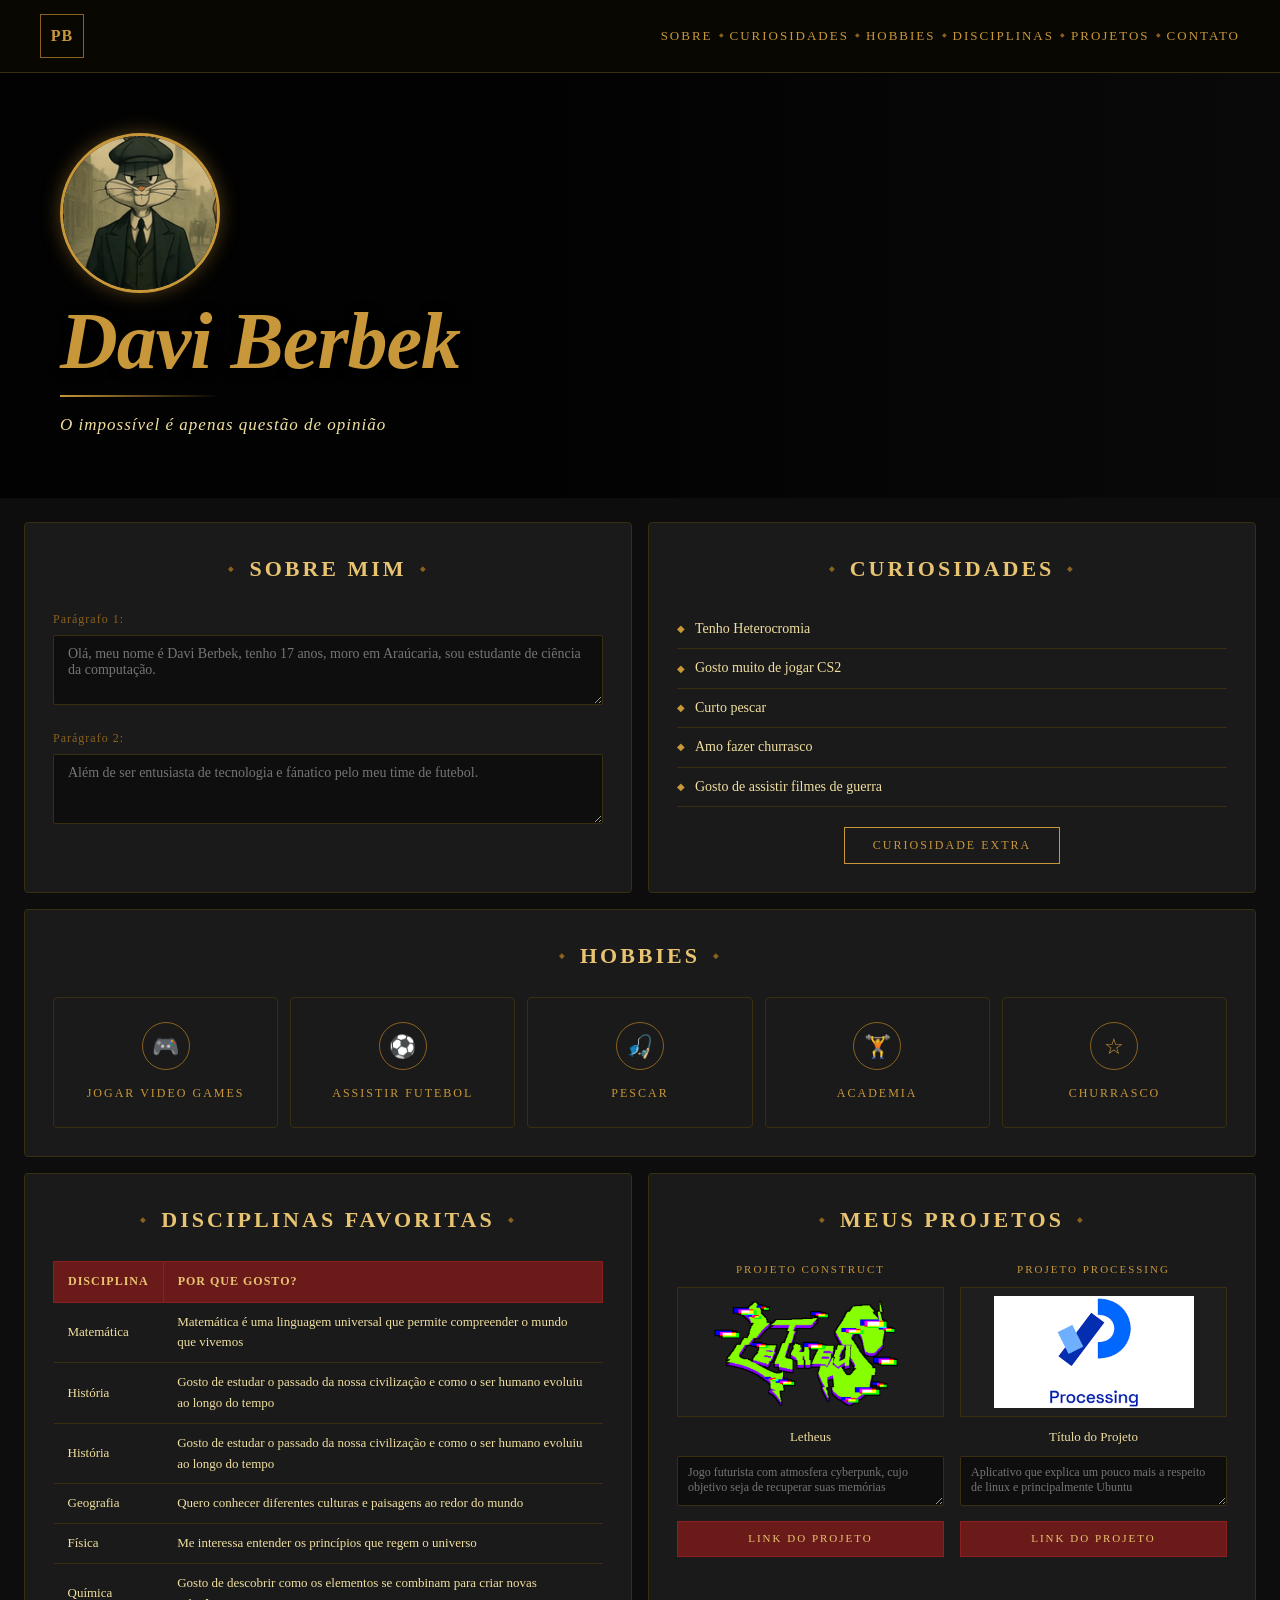
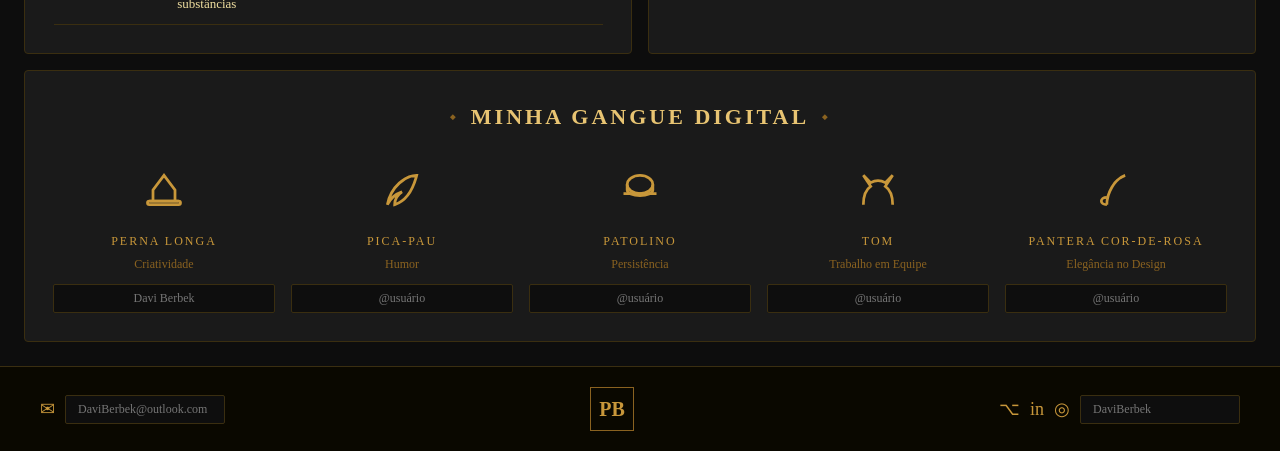
==== commit 4f72055d: "Versão semifinalizada do projeto" ====
--- a/index.html
+++ b/index.html
@@ -168,7 +168,17 @@
       background: linear-gradient(to right, rgba(0,0,0,0.85) 40%, rgba(0,0,0,0.3) 100%);
     }
 
-    .hero-conteudo { position: relative; z-index: 2; max-width: 420px; }
+    .hero-conteudo { position: relative; z-index: 2; max-width: 420px; 
+  }
+    .hero-foto {
+      width: 160px;
+      height: 160px;
+      border-radius: 50%;           /* circular; mude para 4px para quadrada */
+      object-fit: cover;            /* preenche o círculo sem distorcer */
+      border: 3px solid var(--ouro);
+      box-shadow: 0 0 20px rgba(200, 151, 58, 0.4);
+      flex-shrink: 0;               /* impede que a foto encolha */
+    }
 
     /* 👇 SEU NOME APARECE AQUI — edite o texto em HTML */
     .hero-nome {
@@ -649,11 +659,16 @@
        ===================================================== -->
   <section id="hero">
     <div class="hero-conteudo">
+      <!-- 👇 SUA FOTO — troque o src pela URL da sua foto -->
+      <img class="hero-foto"
+  src="/images/pernalonga.png"
+  alt="Minha foto"
+>
       <!-- 👇 SEU NOME -->
-      <h1 class="hero-nome">NOME</h1>
+      <h1 class="hero-nome">Davi Berbek</h1>
       <div class="hero-divider"></div>
       <!-- 👇 SUA FRASE FAVORITA / SLOGAN -->
-      <p class="hero-frase">Sua frase aqui</p>
+      <p class="hero-frase">O impossível é apenas questão de opinião</p>
     </div>
   </section>
 
@@ -668,11 +683,11 @@
 
       <p class="campo-label">Parágrafo 1:</p>
       <!-- 👇 ESCREVA SEU PRIMEIRO PARÁGRAFO AQUI -->
-      <textarea class="campo-texto" placeholder="Escreva sobre você aqui..."></textarea>
+      <textarea class="campo-texto" placeholder="Olá, meu nome é Davi Berbek, tenho 17 anos, moro em Araúcaria, sou estudante de ciência da computação."></textarea>
 
       <p class="campo-label">Parágrafo 2:</p>
       <!-- 👇 ESCREVA SEU SEGUNDO PARÁGRAFO AQUI -->
-      <textarea class="campo-texto" placeholder="Continue a sua história..."></textarea>
+      <textarea class="campo-texto" placeholder="Além de ser entusiasta de tecnologia e fánatico pelo meu time de futebol."></textarea>
     </div>
 
     <!-- CURIOSIDADES -->
@@ -681,19 +696,19 @@
 
       <!-- 👇 EDITE CADA <li> COM UMA CURIOSIDADE SUA -->
       <ul>
-        <li>Curiosidade 1</li>
-        <li>Curiosidade 2</li>
-        <li>Curiosidade 3</li>
-        <li>Curiosidade 4</li>
-        <li>Curiosidade 5</li>
+        <li>Tenho Heterocromia</li>
+        <li>Gosto muito de jogar CS2</li>
+        <li>Curto pescar</li>
+        <li>Amo fazer churrasco</li>
+        <li>Gosto de assistir filmes de guerra</li>
       </ul>
 
       <!-- Botão que revela uma curiosidade extra -->
-      <button id="btn-curiosidade" onclick="toggleExtra()">Botão Interativo</button>
+      <button id="btn-curiosidade" onclick="toggleExtra()">Curiosidade Extra</button>
 
       <!-- 👇 TEXTO SECRETO QUE APARECE AO CLICAR NO BOTÃO -->
       <div id="painel-extra">
-        🎭 Curiosidade bônus: escreva aqui algo especial que aparece ao clicar!
+        🎭 Curiosidade bônus: Tenho uma pastora belga chamada Lindy!
       </div>
     </div>
 
@@ -711,32 +726,32 @@
 
       <!-- HOBBY 1 — troque o ícone e o nome -->
       <div class="hobby-card">
-        <div class="hobby-icone">☆</div>
-        <div class="hobby-nome">Hobby 1</div>
+        <div class="hobby-icone">🎮</div>
+        <div class="hobby-nome">Jogar Video Games</div>
       </div>
 
       <!-- HOBBY 2 -->
       <div class="hobby-card">
-        <div class="hobby-icone">☆</div>
-        <div class="hobby-nome">Hobby 2</div>
+        <div class="hobby-icone">⚽</div>
+        <div class="hobby-nome">Assistir futebol</div>
       </div>
 
       <!-- HOBBY 3 -->
       <div class="hobby-card">
-        <div class="hobby-icone">☆</div>
-        <div class="hobby-nome">Hobby 3</div>
+        <div class="hobby-icone">🎣</div>
+        <div class="hobby-nome">Pescar</div>
       </div>
 
       <!-- HOBBY 4 -->
       <div class="hobby-card">
-        <div class="hobby-icone">☆</div>
-        <div class="hobby-nome">Hobby 4</div>
+        <div class="hobby-icone">🏋️</div>
+        <div class="hobby-nome">Academia</div>
       </div>
 
       <!-- HOBBY 5 -->
       <div class="hobby-card">
-        <div class="hobby-icone">☆</div>
-        <div class="hobby-nome">Hobby 5</div>
+        <div class="hobby-icone"> ☆ </div>
+        <div class="hobby-nome">Churrasco</div>
       </div>
 
     </div>
@@ -759,12 +774,31 @@
         </thead>
         <tbody>
           <!-- 👇 Edite cada linha com sua disciplina favorita -->
-          <tr><td></td><td></td></tr>
-          <tr><td></td><td></td></tr>
-          <tr><td></td><td></td></tr>
-          <tr><td></td><td></td></tr>
-          <tr><td></td><td></td></tr>
-          <tr><td></td><td></td></tr>
+          <tr>
+            <td>Matemática</td>
+            <td>Matemática é uma linguagem universal que permite compreender o mundo que vivemos</td>
+          </tr>
+          <tr>
+            <td>História</td>
+            <td>Gosto de estudar o passado da nossa civilização e como o ser humano evoluiu ao longo do tempo</td>
+          </tr>
+          <tr>
+            <td>História</td>
+            <td>Gosto de estudar o passado da nossa civilização e como o ser humano evoluiu ao longo do tempo</td>
+          </tr>
+          <tr>
+            <td>Geografia</td>
+            <td>Quero conhecer diferentes culturas e paisagens ao redor do mundo</td>
+          </tr>
+          </tr>
+          <tr>
+            <td>Física</td>
+            <td>Me interessa entender os princípios que regem o universo</td>
+          </tr>
+          <tr>
+            <td>Química</td>
+            <td>Gosto de descobrir como os elementos se combinam para criar novas substâncias</td>
+          </tr>
         </tbody>
       </table>
     </div>
@@ -778,9 +812,9 @@
         <div class="projeto-item">
           <p class="projeto-label">Projeto Construct</p>
           <!-- Para adicionar imagem: coloque <img src="URL" alt=""> dentro da .projeto-img -->
-          <div class="projeto-img"><img src="[data-uri]" alt="Construct 3" /></div>
-          <p class="projeto-titulo">Título do Projeto</p>
-          <textarea class="projeto-desc" placeholder="Descrição do projeto..."></textarea>
+          <div class="projeto-img"><img src="/images/og-image-promo.png" alt="Imagem Construct"></div>
+          <p class="projeto-titulo">Letheus</p>
+          <textarea class="projeto-desc" placeholder="Jogo futurista com atmosfera cyberpunk, cujo objetivo seja de recuperar suas memórias"></textarea>
           <!-- 👇 Troque o href pelo link real do seu projeto -->
           <a class="projeto-link" href="#" target="_blank">Link do Projeto</a>
         </div>
@@ -788,11 +822,11 @@
         <!-- PROJETO 2 -->
         <div class="projeto-item">
           <p class="projeto-label">Projeto Processing</p>
-          <div class="projeto-img"><img src="images/images.png" alt="Imagem Processing"></div>
+          <div class="projeto-img"><img src="images/processing.png" alt="Imagem Processing"></div>
           <p class="projeto-titulo">Título do Projeto</p>
-          <textarea class="projeto-desc" placeholder="Descrição do projeto..."></textarea>
+          <textarea class="projeto-desc" placeholder="Aplicativo que explica um pouco mais a respeito de linux e principalmente Ubuntu"></textarea>
           <!-- 👇 Troque o href pelo link real do seu projeto -->
-          <a class="projeto-link" href="#" target="_blank">Link do Projeto</a>
+          <a class="projeto-link" href="https://github.com/0Londero/processing_exploring_ubuntu" target="_blank">Link do Projeto</a>
         </div>
 
       </div>
@@ -818,7 +852,7 @@
         <p class="membro-nome">Perna Longa</p>
         <p class="membro-desc">Criatividade</p>
         <!-- 👇 Campo para colocar o nome/usuário desse membro -->
-        <input class="membro-campo" type="text" placeholder="@usuário" />
+        <input class="membro-campo" type="text" placeholder="Davi Berbek" />
       </div>
 
       <!-- MEMBRO 2 — Pica-Pau (Humor) -->
@@ -878,7 +912,7 @@
     <div class="footer-esq">
       <span class="footer-icon">✉</span>
       <!-- 👇 Preencha com seu e-mail -->
-      <input class="footer-campo" type="email" placeholder="seu@email.com" />
+      <input class="footer-campo" type="email" placeholder="DaviBerbek@outlook.com" />
     </div>
 
     <!-- Logo central -->
@@ -887,10 +921,10 @@
     <!-- Redes sociais à direita -->
     <div class="footer-dir">
       <!-- 👇 Troque os href pelos links das suas redes -->
-      <a class="footer-icon" href="https://github.com/" target="_blank" title="GitHub">⌥</a>
-      <a class="footer-icon" href="https://linkedin.com/" target="_blank" title="LinkedIn">in</a>
-      <a class="footer-icon" href="https://instagram.com/" target="_blank" title="Instagram">◎</a>
-      <input class="footer-campo" type="text" placeholder="@seu_usuario" />
+      <a class="footer-icon" href="https://github.com/DaviBerbek" target="_blank" title="GitHub">⌥</a>
+      <a class="footer-icon" href="https://linkedin.com/in/davi-berbek" target="_blank" title="LinkedIn">in</a>
+      <a class="footer-icon" href="https://instagram.com/davi_berbek/" target="_blank" title="Instagram">◎</a>
+      <input class="footer-campo" type="text" placeholder="DaviBerbek" />
     </div>
   </footer>
 
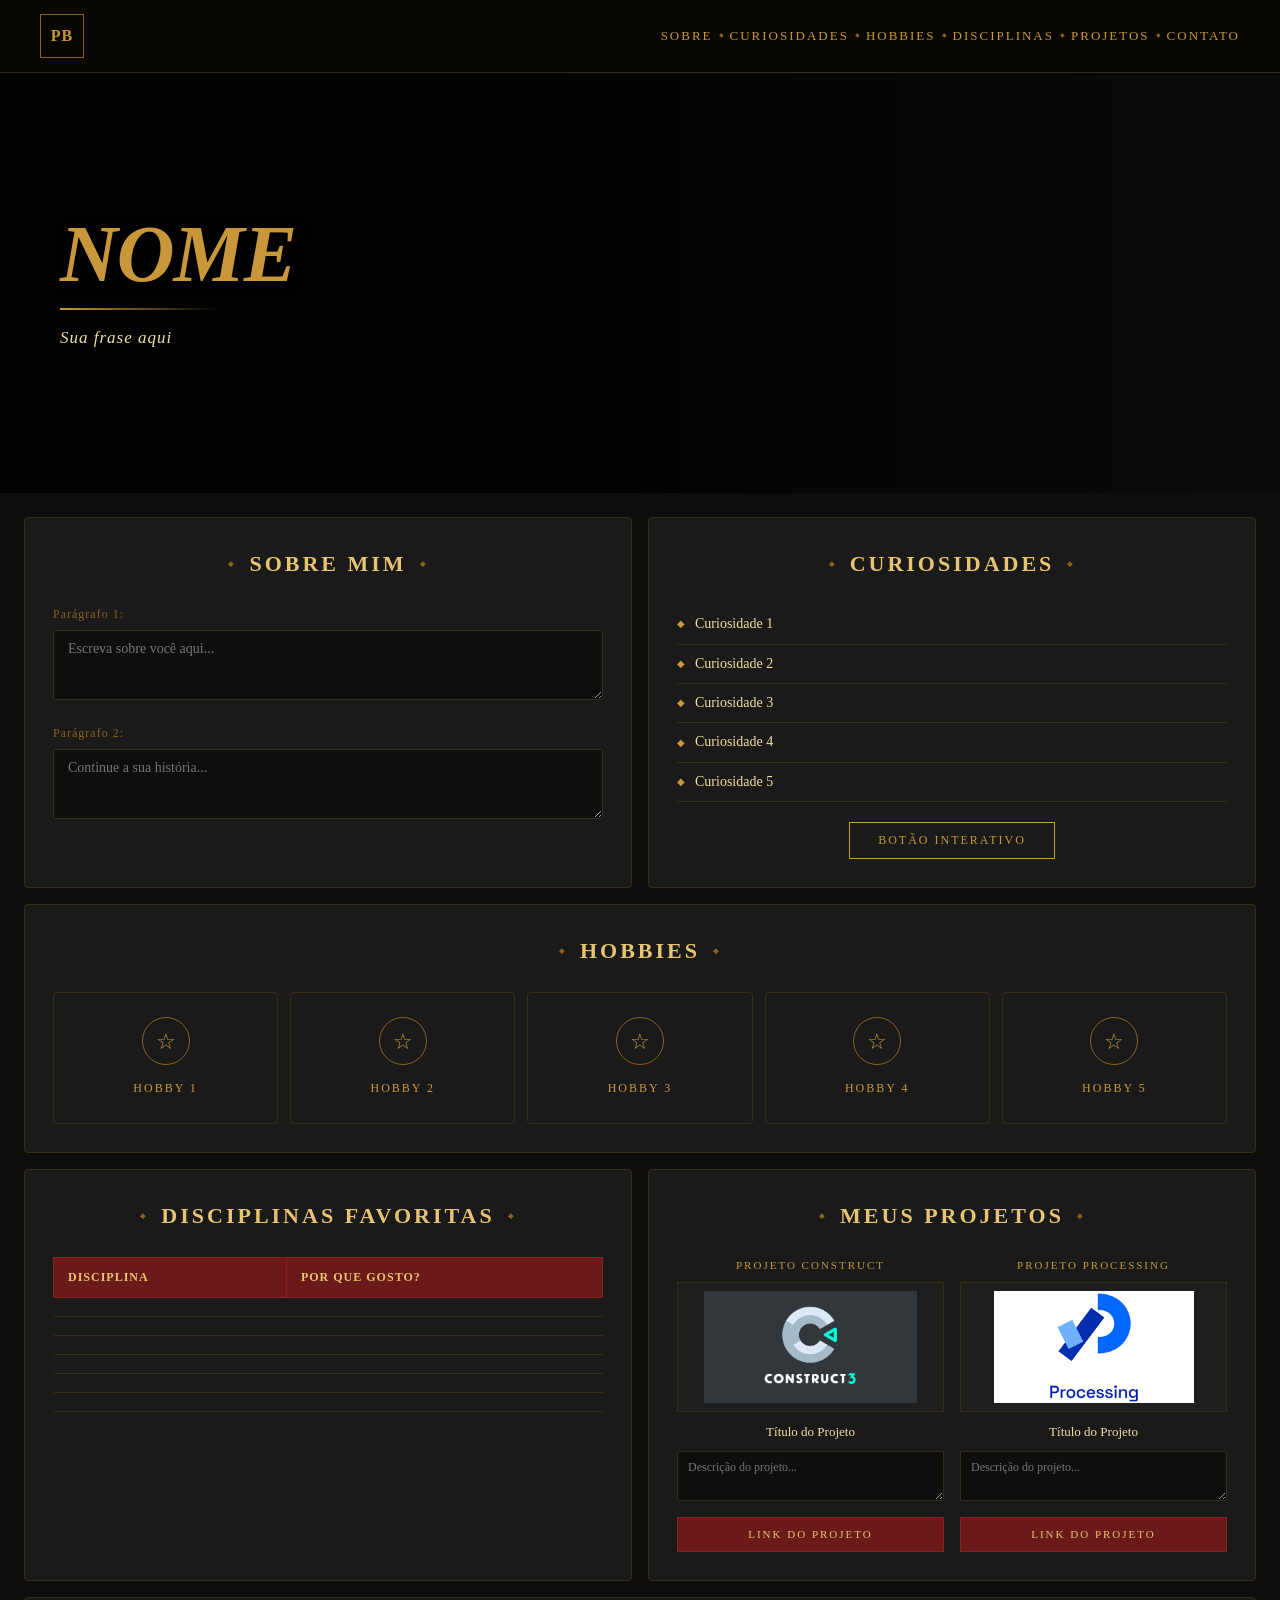
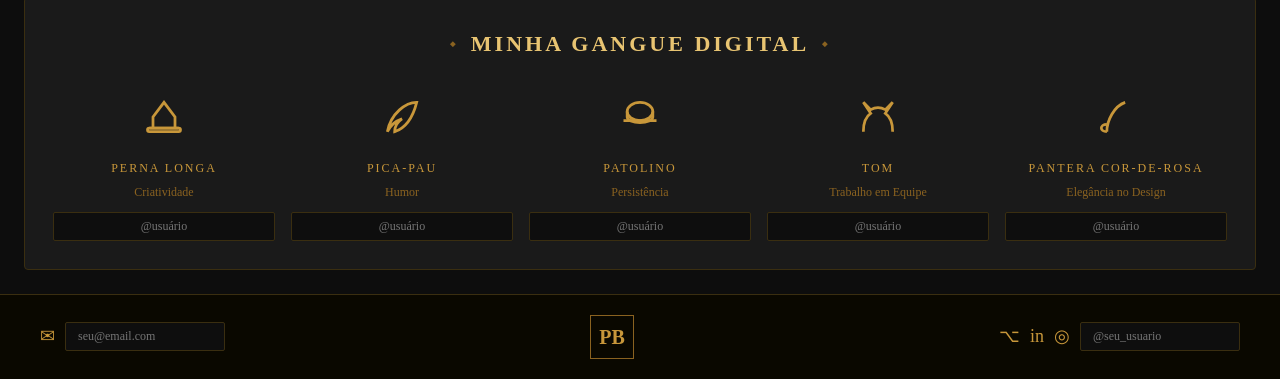
==== commit 31a026a7: "Merge pull request #1 from DaviBerbek/davi Davi" ====
--- a/index.html
+++ b/index.html
@@ -1,978 +1,944 @@
-<!DOCTYPE html>
-<html lang="pt-BR">
-<head>
-  <meta charset="UTF-8" />
-  <meta name="viewport" content="width=device-width, initial-scale=1.0" />
-  <title>Portfólio</title>
-  <style>
-    /* =====================================================
-       VARIÁVEIS GLOBAIS — edite aqui para mudar as cores
-       ===================================================== */
-    :root {
-      --ouro:       #c8973a;
-      --ouro-claro: #e8c472;
-      --ouro-escuro:#8a6220;
-      --preto:      #0d0d0d;
-      --fundo:      #111111;
-      --fundo-card: #1a1a1a;
-      --fundo-card2:#161616;
-      --borda:      #3a2e10;
-      --texto:      #d4b87a;
-      --texto-claro:#f0dfa0;
-      --vermelho:   #6b1a1a;
-      --vermelho-borda: #8b2020;
-    }
-
-    /* =====================================================
-       RESET E BASE
-       ===================================================== */
-    * { margin: 0; padding: 0; box-sizing: border-box; }
-
-    body {
-      background-color: var(--preto);
-      color: var(--texto);
-      font-family: 'Georgia', serif;
-      line-height: 1.6;
-    }
-
-    /* Divisor dourado decorativo usado nos títulos */
-    .divisor {
-      display: inline-flex;
-      align-items: center;
-      gap: 8px;
-      color: var(--ouro);
-      font-size: 14px;
-    }
-    .divisor::before,
-    .divisor::after {
-      content: '';
-      display: inline-block;
-      width: 30px;
-      height: 1px;
-      background: var(--ouro);
-    }
-
-    /* Título de seção padrão */
-    .titulo-secao {
-      text-align: center;
-      font-size: 22px;
-      font-weight: bold;
-      letter-spacing: 3px;
-      color: var(--ouro-claro);
-      text-transform: uppercase;
-      margin-bottom: 24px;
-      display: flex;
-      align-items: center;
-      justify-content: center;
-      gap: 12px;
-    }
-    .titulo-secao::before,
-    .titulo-secao::after {
-      content: '⬥';
-      font-size: 12px;
-      color: var(--ouro-escuro);
-    }
-    /* Linha horizontal decorativa ao lado do título */
-    .titulo-linha {
-      display: inline-block;
-      width: 40px;
-      height: 1px;
-      background: var(--ouro-escuro);
-      vertical-align: middle;
-    }
-
-    /* =====================================================
-       NAVEGAÇÃO (TOPO)
-       Para mudar os itens do menu, edite o <ul> em HTML
-       ===================================================== */
-    nav {
-      background: rgba(10, 8, 3, 0.97);
-      border-bottom: 1px solid var(--borda);
-      padding: 14px 40px;
-      display: flex;
-      align-items: center;
-      justify-content: space-between;
-      position: sticky;
-      top: 0;
-      z-index: 100;
-    }
-
-    /* Logo PB no canto esquerdo */
-    .nav-logo {
-      border: 1px solid var(--ouro-escuro);
-      color: var(--ouro);
-      font-size: 16px;
-      font-weight: bold;
-      width: 44px;
-      height: 44px;
-      display: flex;
-      align-items: center;
-      justify-content: center;
-      letter-spacing: 1px;
-    }
-
-    nav ul {
-      list-style: none;
-      display: flex;
-      gap: 6px;
-      align-items: center;
-    }
-
-    nav ul li {
-      display: flex;
-      align-items: center;
-      gap: 6px;
-    }
-
-    /* Losango decorativo entre itens */
-    nav ul li:not(:last-child)::after {
-      content: '◆';
-      font-size: 6px;
-      color: var(--ouro-escuro);
-    }
-
-    nav ul li a {
-      color: var(--ouro);
-      text-decoration: none;
-      font-size: 13px;
-      letter-spacing: 2px;
-      text-transform: uppercase;
-      transition: color 0.2s;
-    }
-
-    nav ul li a:hover { color: var(--ouro-claro); }
-
-    /* =====================================================
-       HERO / BANNER PRINCIPAL
-       — Troque o texto "NOME" e a frase abaixo
-       — Troque o src da imagem de fundo (background-image)
-       ===================================================== */
-    #hero {
-      position: relative;
-      min-height: 420px;
-      display: flex;
-      flex-direction: column;
-      justify-content: center;
-      padding: 60px 60px;
-      /* 👇 TROQUE ESTA URL pela URL da sua imagem de fundo */
-      background-size: cover;
-      background-position: center top;
-      overflow: hidden;
-    }
-
-    /* Overlay escuro para legibilidade */
-    #hero::before {
-      content: '';
-      position: absolute;
-      inset: 0;
-      background: linear-gradient(to right, rgba(0,0,0,0.85) 40%, rgba(0,0,0,0.3) 100%);
-    }
-
-    .hero-conteudo { position: relative; z-index: 2; max-width: 420px; 
-  }
-    .hero-foto {
-      width: 160px;
-      height: 160px;
-      border-radius: 50%;           /* circular; mude para 4px para quadrada */
-      object-fit: cover;            /* preenche o círculo sem distorcer */
-      border: 3px solid var(--ouro);
-      box-shadow: 0 0 20px rgba(200, 151, 58, 0.4);
-      flex-shrink: 0;               /* impede que a foto encolha */
-    }
-
-    /* 👇 SEU NOME APARECE AQUI — edite o texto em HTML */
-    .hero-nome {
-      font-size: 80px;
-      font-weight: 900;
-      color: var(--ouro);
-      line-height: 1;
-      text-shadow: 2px 2px 12px rgba(0,0,0,0.8);
-      font-style: italic;
-      letter-spacing: -1px;
-    }
-
-    /* Linha dourada decorativa sob o nome */
-    .hero-divider {
-      width: 160px;
-      height: 2px;
-      background: linear-gradient(to right, var(--ouro), transparent);
-      margin: 14px 0;
-    }
-
-    /* 👇 SUA FRASE/SLOGAN — edite o texto em HTML */
-    .hero-frase {
-      color: var(--texto-claro);
-      font-size: 17px;
-      font-style: italic;
-      letter-spacing: 1px;
-    }
-
-    /* =====================================================
-       GRID PRINCIPAL — "Sobre Mim" e "Curiosidades"
-       ===================================================== */
-    .grid-topo {
-      display: grid;
-      grid-template-columns: 1fr 1fr;
-      gap: 16px;
-      padding: 24px 24px 0;
-    }
-
-    /* Card reutilizável com borda dourada */
-    .card {
-      background: var(--fundo-card);
-      border: 1px solid var(--borda);
-      border-radius: 4px;
-      padding: 28px;
-    }
-
-    /* =====================================================
-       SOBRE MIM
-       — Edite os textos dos <textarea> em HTML
-       ===================================================== */
-    #sobre { }
-
-    .campo-label {
-      font-size: 12px;
-      color: var(--ouro-escuro);
-      letter-spacing: 1px;
-      margin-bottom: 6px;
-    }
-
-    /* Campos de texto editáveis diretamente no site */
-    .campo-texto {
-      width: 100%;
-      background: #0e0e0e;
-      border: 1px solid var(--borda);
-      color: var(--texto-claro);
-      padding: 10px 14px;
-      font-family: inherit;
-      font-size: 14px;
-      resize: vertical;
-      min-height: 70px;
-      border-radius: 2px;
-      outline: none;
-      margin-bottom: 16px;
-      transition: border-color 0.2s;
-    }
-
-    .campo-texto:focus { border-color: var(--ouro-escuro); }
-
-    /* =====================================================
-       CURIOSIDADES
-       — Edite os textos dos <li> em HTML
-       ===================================================== */
-    #curiosidades ul {
-      list-style: none;
-      margin-bottom: 20px;
-    }
-
-    #curiosidades ul li {
-      padding: 8px 0;
-      border-bottom: 1px solid var(--borda);
-      font-size: 14px;
-      color: var(--texto-claro);
-      display: flex;
-      align-items: center;
-      gap: 10px;
-    }
-
-    #curiosidades ul li::before {
-      content: '◆';
-      color: var(--ouro);
-      font-size: 10px;
-      flex-shrink: 0;
-    }
-
-    /* Botão interativo de curiosidades */
-    #btn-curiosidade {
-      display: block;
-      margin: 0 auto;
-      background: transparent;
-      border: 1px solid var(--ouro);
-      color: var(--ouro);
-      padding: 10px 28px;
-      font-family: inherit;
-      font-size: 12px;
-      letter-spacing: 2px;
-      text-transform: uppercase;
-      cursor: pointer;
-      transition: background 0.2s, color 0.2s;
-    }
-
-    #btn-curiosidade:hover {
-      background: var(--ouro);
-      color: var(--preto);
-    }
-
-    /* Painel oculto que aparece ao clicar no botão */
-    #painel-extra {
-      display: none;
-      margin-top: 16px;
-      background: #0e0e0e;
-      border: 1px solid var(--borda);
-      padding: 14px;
-      font-size: 13px;
-      color: var(--texto-claro);
-      border-radius: 2px;
-      animation: fadeIn 0.3s ease;
-    }
-
-    @keyframes fadeIn { from { opacity: 0; transform: translateY(6px); } to { opacity: 1; transform: translateY(0); } }
-
-    /* =====================================================
-       HOBBIES
-       — Para ADICIONAR ou REMOVER um hobby, copie/apague
-         um <div class="hobby-card"> em HTML
-       — Troque o ícone (☆) pelo emoji ou símbolo desejado
-       ===================================================== */
-    #hobbies {
-      margin: 16px 24px 0;
-    }
-
-    .hobbies-grid {
-      display: grid;
-      grid-template-columns: repeat(5, 1fr);
-      gap: 12px;
-    }
-
-    .hobby-card {
-      background: var(--fundo-card);
-      border: 1px solid var(--borda);
-      border-radius: 4px;
-      padding: 24px 12px;
-      text-align: center;
-      cursor: pointer;
-      transition: border-color 0.2s, transform 0.2s;
-    }
-
-    .hobby-card:hover {
-      border-color: var(--ouro);
-      transform: translateY(-3px);
-    }
-
-    /* Ícone circular do hobby */
-    .hobby-icone {
-      width: 48px;
-      height: 48px;
-      border: 1px solid var(--ouro-escuro);
-      border-radius: 50%;
-      display: flex;
-      align-items: center;
-      justify-content: center;
-      margin: 0 auto 14px;
-      font-size: 22px;
-      color: var(--ouro);
-    }
-
-    .hobby-nome {
-      font-size: 12px;
-      letter-spacing: 2px;
-      color: var(--ouro);
-      text-transform: uppercase;
-    }
-
-    /* =====================================================
-       GRID INFERIOR — "Disciplinas" e "Projetos"
-       ===================================================== */
-    .grid-baixo {
-      display: grid;
-      grid-template-columns: 1fr 1fr;
-      gap: 16px;
-      padding: 16px 24px 0;
-    }
-
-    /* =====================================================
-       DISCIPLINAS FAVORITAS
-       — Para adicionar linhas, copie um <tr> dentro do <tbody>
-       — Preencha <td> com disciplina e motivo
-       ===================================================== */
-    #disciplinas table {
-      width: 100%;
-      border-collapse: collapse;
-      font-size: 13px;
-    }
-
-    #disciplinas thead th {
-      background: var(--vermelho);
-      color: var(--ouro-claro);
-      padding: 10px 14px;
-      text-align: left;
-      letter-spacing: 1px;
-      font-size: 12px;
-      text-transform: uppercase;
-      border: 1px solid var(--vermelho-borda);
-    }
-
-    #disciplinas tbody tr {
-      border-bottom: 1px solid var(--borda);
-      transition: background 0.15s;
-    }
-
-    #disciplinas tbody tr:hover { background: #1e1a0e; }
-
-    #disciplinas tbody td {
-      padding: 9px 14px;
-      color: var(--texto-claro);
-    }
-
-    /* =====================================================
-       MEUS PROJETOS
-       — Para cada projeto, edite o título, descrição e link
-       — Troque o src da <img> pela imagem do seu projeto
-       — Para ADICIONAR projeto, copie um <div class="projeto-item">
-       ===================================================== */
-    .projetos-grid {
-      display: grid;
-      grid-template-columns: 1fr 1fr;
-      gap: 16px;
-    }
-
-    .projeto-item { }
-
-    .projeto-label {
-      font-size: 11px;
-      letter-spacing: 2px;
-      color: var(--ouro);
-      text-transform: uppercase;
-      text-align: center;
-      margin-bottom: 8px;
-    }
-
-    /* Área da imagem do projeto (quadrado cinza por padrão) */
-    .projeto-img {
-      width: 100%;
-      height: 130px;
-      background: #1e1e1e;
-      border: 1px solid var(--borda);
-      display: flex;
-      align-items: center;
-      justify-content: center;
-      color: #444;
-      font-size: 11px;
-      margin-bottom: 10px;
-      overflow: hidden;
-      padding: 8px;
-    }
-
-    /* object-fit: contain garante que a imagem apareça inteira sem corte */
-    .projeto-img img {
-      max-width: 100%;
-      max-height: 100%;
-      object-fit: contain;
-    }
-
-    .projeto-titulo {
-      text-align: center;
-      font-size: 13px;
-      color: var(--texto-claro);
-      margin-bottom: 8px;
-    }
-
-    .projeto-desc {
-      width: 100%;
-      background: #0e0e0e;
-      border: 1px solid var(--borda);
-      color: var(--texto);
-      padding: 8px 10px;
-      font-family: inherit;
-      font-size: 12px;
-      resize: vertical;
-      min-height: 50px;
-      border-radius: 2px;
-      outline: none;
-      margin-bottom: 8px;
-    }
-
-    /* Botão de link do projeto */
-    .projeto-link {
-      display: block;
-      text-align: center;
-      background: var(--vermelho);
-      border: 1px solid var(--vermelho-borda);
-      color: var(--ouro-claro);
-      padding: 8px;
-      font-size: 11px;
-      letter-spacing: 2px;
-      text-transform: uppercase;
-      text-decoration: none;
-      transition: background 0.2s;
-      cursor: pointer;
-    }
-
-    .projeto-link:hover { background: #8b2424; }
-
-    /* =====================================================
-       MINHA GANGUE DIGITAL
-       — Para TROCAR os membros, edite cada <div class="membro">
-       — Troque o ícone (SVG inline), o nome e a descrição
-       ===================================================== */
-    #gangue {
-      margin: 16px 24px 0;
-    }
-
-    .gangue-grid {
-      display: grid;
-      grid-template-columns: repeat(5, 1fr);
-      gap: 16px;
-      text-align: center;
-    }
-
-    .membro { }
-
-    .membro-icone {
-      height: 64px;
-      display: flex;
-      align-items: center;
-      justify-content: center;
-      margin-bottom: 10px;
-      color: var(--ouro);
-    }
-
-    .membro-icone svg { width: 44px; height: 44px; stroke: var(--ouro); fill: none; stroke-width: 1.5; }
-
-    .membro-nome {
-      font-size: 12px;
-      letter-spacing: 2px;
-      color: var(--ouro);
-      text-transform: uppercase;
-      margin-bottom: 4px;
-    }
-
-    .membro-desc {
-      font-size: 12px;
-      color: var(--ouro-escuro);
-      margin-bottom: 10px;
-    }
-
-    /* Campo editável para o nome/link do membro */
-    .membro-campo {
-      width: 100%;
-      background: #0e0e0e;
-      border: 1px solid var(--borda);
-      color: var(--texto);
-      padding: 6px 8px;
-      font-family: inherit;
-      font-size: 12px;
-      border-radius: 2px;
-      outline: none;
-      text-align: center;
-    }
-
-    /* =====================================================
-       RODAPÉ
-       ===================================================== */
-    footer {
-      margin-top: 24px;
-      background: #0a0800;
-      border-top: 1px solid var(--borda);
-      padding: 20px 40px;
-      display: flex;
-      align-items: center;
-      justify-content: space-between;
-    }
-
-    .footer-esq, .footer-dir {
-      display: flex;
-      align-items: center;
-      gap: 10px;
-    }
-
-    .footer-icon {
-      color: var(--ouro);
-      font-size: 18px;
-      text-decoration: none;
-      transition: color 0.2s;
-    }
-
-    .footer-icon:hover { color: var(--ouro-claro); }
-
-    /* Campo de e-mail no rodapé */
-    .footer-campo {
-      background: #0e0e0e;
-      border: 1px solid var(--borda);
-      color: var(--texto);
-      padding: 6px 12px;
-      font-family: inherit;
-      font-size: 12px;
-      border-radius: 2px;
-      outline: none;
-      width: 160px;
-    }
-
-    .footer-logo {
-      text-align: center;
-      color: var(--ouro);
-      font-size: 20px;
-      font-weight: bold;
-      border: 1px solid var(--ouro-escuro);
-      width: 44px;
-      height: 44px;
-      display: flex;
-      align-items: center;
-      justify-content: center;
-    }
-
-    /* =====================================================
-       RESPONSIVIDADE — telas menores
-       ===================================================== */
-    @media (max-width: 900px) {
-      .grid-topo, .grid-baixo { grid-template-columns: 1fr; }
-      .hobbies-grid { grid-template-columns: repeat(3, 1fr); }
-      .gangue-grid  { grid-template-columns: repeat(3, 1fr); }
-      .hero-nome    { font-size: 52px; }
-      nav ul        { gap: 4px; }
-      nav ul li a   { font-size: 11px; }
-    }
-
-    @media (max-width: 600px) {
-      .hobbies-grid { grid-template-columns: repeat(2, 1fr); }
-      .gangue-grid  { grid-template-columns: repeat(2, 1fr); }
-      .projetos-grid { grid-template-columns: 1fr; }
-      .hero-nome    { font-size: 40px; }
-      nav { flex-direction: column; gap: 12px; }
-    }
-  </style>
-</head>
-<body>
-
-  <!-- =====================================================
-       NAVEGAÇÃO
-       Para adicionar itens: copie um <li><a href="...">...</a></li>
-       Para mudar o destino: edite o href="#id-da-secao"
-       ===================================================== -->
-  <nav>
-    <div class="nav-logo">PB</div>
-    <ul>
-      <li><a href="#sobre">Sobre</a></li>
-      <li><a href="#curiosidades">Curiosidades</a></li>
-      <li><a href="#hobbies">Hobbies</a></li>
-      <li><a href="#disciplinas">Disciplinas</a></li>
-      <li><a href="#projetos">Projetos</a></li>
-      <li><a href="#gangue">Contato</a></li>
-    </ul>
-  </nav>
-
-  <!-- =====================================================
-       HERO — MUDE SEU NOME E FRASE AQUI
-       Para trocar a imagem de fundo, edite background-image
-       no CSS acima (seção #hero)
-       ===================================================== -->
-  <section id="hero">
-    <div class="hero-conteudo">
-      <!-- 👇 SUA FOTO — troque o src pela URL da sua foto -->
-      <img class="hero-foto"
-  src="/images/pernalonga.png"
-  alt="Minha foto"
->
-      <!-- 👇 SEU NOME -->
-      <h1 class="hero-nome">Davi Berbek</h1>
-      <div class="hero-divider"></div>
-      <!-- 👇 SUA FRASE FAVORITA / SLOGAN -->
-      <p class="hero-frase">O impossível é apenas questão de opinião</p>
-    </div>
-  </section>
-
-  <!-- =====================================================
-       GRID TOPO: SOBRE MIM + CURIOSIDADES
-       ===================================================== -->
-  <div class="grid-topo">
-
-    <!-- SOBRE MIM -->
-    <div class="card" id="sobre">
-      <h2 class="titulo-secao">Sobre Mim</h2>
-
-      <p class="campo-label">Parágrafo 1:</p>
-      <!-- 👇 ESCREVA SEU PRIMEIRO PARÁGRAFO AQUI -->
-      <textarea class="campo-texto" placeholder="Olá, meu nome é Davi Berbek, tenho 17 anos, moro em Araúcaria, sou estudante de ciência da computação."></textarea>
-
-      <p class="campo-label">Parágrafo 2:</p>
-      <!-- 👇 ESCREVA SEU SEGUNDO PARÁGRAFO AQUI -->
-      <textarea class="campo-texto" placeholder="Além de ser entusiasta de tecnologia e fánatico pelo meu time de futebol."></textarea>
-    </div>
-
-    <!-- CURIOSIDADES -->
-    <div class="card" id="curiosidades">
-      <h2 class="titulo-secao">Curiosidades</h2>
-
-      <!-- 👇 EDITE CADA <li> COM UMA CURIOSIDADE SUA -->
-      <ul>
-        <li>Tenho Heterocromia</li>
-        <li>Gosto muito de jogar CS2</li>
-        <li>Curto pescar</li>
-        <li>Amo fazer churrasco</li>
-        <li>Gosto de assistir filmes de guerra</li>
-      </ul>
-
-      <!-- Botão que revela uma curiosidade extra -->
-      <button id="btn-curiosidade" onclick="toggleExtra()">Curiosidade Extra</button>
-
-      <!-- 👇 TEXTO SECRETO QUE APARECE AO CLICAR NO BOTÃO -->
-      <div id="painel-extra">
-        🎭 Curiosidade bônus: Tenho uma pastora belga chamada Lindy!
-      </div>
-    </div>
-
-  </div><!-- fim .grid-topo -->
-
-  <!-- =====================================================
-       HOBBIES
-       Para ADICIONAR: copie um <div class="hobby-card">
-       Para REMOVER: apague um <div class="hobby-card">
-       Para trocar o ícone: coloque qualquer emoji no .hobby-icone
-       ===================================================== -->
-  <div class="card" id="hobbies" style="margin: 16px 24px 0;">
-    <h2 class="titulo-secao">Hobbies</h2>
-    <div class="hobbies-grid">
-
-      <!-- HOBBY 1 — troque o ícone e o nome -->
-      <div class="hobby-card">
-        <div class="hobby-icone">🎮</div>
-        <div class="hobby-nome">Jogar Video Games</div>
-      </div>
-
-      <!-- HOBBY 2 -->
-      <div class="hobby-card">
-        <div class="hobby-icone">⚽</div>
-        <div class="hobby-nome">Assistir futebol</div>
-      </div>
-
-      <!-- HOBBY 3 -->
-      <div class="hobby-card">
-        <div class="hobby-icone">🎣</div>
-        <div class="hobby-nome">Pescar</div>
-      </div>
-
-      <!-- HOBBY 4 -->
-      <div class="hobby-card">
-        <div class="hobby-icone">🏋️</div>
-        <div class="hobby-nome">Academia</div>
-      </div>
-
-      <!-- HOBBY 5 -->
-      <div class="hobby-card">
-        <div class="hobby-icone"> ☆ </div>
-        <div class="hobby-nome">Churrasco</div>
-      </div>
-
-    </div>
-  </div><!-- fim #hobbies -->
-
-  <!-- =====================================================
-       GRID BAIXO: DISCIPLINAS + PROJETOS
-       ===================================================== -->
-  <div class="grid-baixo">
-
-    <!-- DISCIPLINAS FAVORITAS -->
-    <div class="card" id="disciplinas">
-      <h2 class="titulo-secao">Disciplinas Favoritas</h2>
-      <table>
-        <thead>
-          <tr>
-            <th>Disciplina</th>
-            <th>Por que gosto?</th>
-          </tr>
-        </thead>
-        <tbody>
-          <!-- 👇 Edite cada linha com sua disciplina favorita -->
-          <tr>
-            <td>Matemática</td>
-            <td>Matemática é uma linguagem universal que permite compreender o mundo que vivemos</td>
-          </tr>
-          <tr>
-            <td>História</td>
-            <td>Gosto de estudar o passado da nossa civilização e como o ser humano evoluiu ao longo do tempo</td>
-          </tr>
-          <tr>
-            <td>História</td>
-            <td>Gosto de estudar o passado da nossa civilização e como o ser humano evoluiu ao longo do tempo</td>
-          </tr>
-          <tr>
-            <td>Geografia</td>
-            <td>Quero conhecer diferentes culturas e paisagens ao redor do mundo</td>
-          </tr>
-          </tr>
-          <tr>
-            <td>Física</td>
-            <td>Me interessa entender os princípios que regem o universo</td>
-          </tr>
-          <tr>
-            <td>Química</td>
-            <td>Gosto de descobrir como os elementos se combinam para criar novas substâncias</td>
-          </tr>
-        </tbody>
-      </table>
-    </div>
-
-    <!-- MEUS PROJETOS -->
-    <div class="card" id="projetos">
-      <h2 class="titulo-secao">Meus Projetos</h2>
-      <div class="projetos-grid">
-
-        <!-- PROJETO 1 — edite título, descrição e link -->
-        <div class="projeto-item">
-          <p class="projeto-label">Projeto Construct</p>
-          <!-- Para adicionar imagem: coloque <img src="URL" alt=""> dentro da .projeto-img -->
-          <div class="projeto-img"><img src="/images/og-image-promo.png" alt="Imagem Construct"></div>
-          <p class="projeto-titulo">Letheus</p>
-          <textarea class="projeto-desc" placeholder="Jogo futurista com atmosfera cyberpunk, cujo objetivo seja de recuperar suas memórias"></textarea>
-          <!-- 👇 Troque o href pelo link real do seu projeto -->
-          <a class="projeto-link" href="#" target="_blank">Link do Projeto</a>
-        </div>
-
-        <!-- PROJETO 2 -->
-        <div class="projeto-item">
-          <p class="projeto-label">Projeto Processing</p>
-          <div class="projeto-img"><img src="images/processing.png" alt="Imagem Processing"></div>
-          <p class="projeto-titulo">Título do Projeto</p>
-          <textarea class="projeto-desc" placeholder="Aplicativo que explica um pouco mais a respeito de linux e principalmente Ubuntu"></textarea>
-          <!-- 👇 Troque o href pelo link real do seu projeto -->
-          <a class="projeto-link" href="https://github.com/0Londero/processing_exploring_ubuntu" target="_blank">Link do Projeto</a>
-        </div>
-
-      </div>
-    </div>
-
-  </div><!-- fim .grid-baixo -->
-
-  <!-- =====================================================
-       MINHA GANGUE DIGITAL
-       Para TROCAR um membro: edite o SVG, o nome e a descrição
-       Para ADICIONAR: copie um <div class="membro">
-       ===================================================== -->
-  <div class="card" id="gangue" style="margin: 16px 24px 0;">
-    <h2 class="titulo-secao">Minha Gangue Digital</h2>
-    <div class="gangue-grid">
-
-      <!-- MEMBRO 1 — Perna Longa (Criatividade) -->
-      <div class="membro">
-        <div class="membro-icone">
-          <!-- Ícone: cartola -->
-          <svg viewBox="0 0 24 24"><path d="M4 18h16M6 18V12l6-8 6 8v6"/><rect x="3" y="18" width="18" height="2" rx="1"/></svg>
-        </div>
-        <p class="membro-nome">Perna Longa</p>
-        <p class="membro-desc">Criatividade</p>
-        <!-- 👇 Campo para colocar o nome/usuário desse membro -->
-        <input class="membro-campo" type="text" placeholder="Davi Berbek" />
-      </div>
-
-      <!-- MEMBRO 2 — Pica-Pau (Humor) -->
-      <div class="membro">
-        <div class="membro-icone">
-          <!-- Ícone: pena -->
-          <svg viewBox="0 0 24 24"><path d="M20 4C14 4 6 10 4 20c2-4 5-6 8-7-3 2-4 5-4 7 6-2 10-8 12-16z"/></svg>
-        </div>
-        <p class="membro-nome">Pica-Pau</p>
-        <p class="membro-desc">Humor</p>
-        <input class="membro-campo" type="text" placeholder="@usuário" />
-      </div>
-
-      <!-- MEMBRO 3 — Patolino (Persistência) -->
-      <div class="membro">
-        <div class="membro-icone">
-          <!-- Ícone: chapéu coco -->
-          <svg viewBox="0 0 24 24"><ellipse cx="12" cy="9" rx="7" ry="5"/><path d="M5 9v3a7 3 0 0014 0V9"/><line x1="3" y1="14" x2="21" y2="14"/></svg>
-        </div>
-        <p class="membro-nome">Patolino</p>
-        <p class="membro-desc">Persistência</p>
-        <input class="membro-campo" type="text" placeholder="@usuário" />
-      </div>
-
-      <!-- MEMBRO 4 — Tom (Trabalho em Equipe) -->
-      <div class="membro">
-        <div class="membro-icone">
-          <!-- Ícone: orelhas de gato -->
-          <svg viewBox="0 0 24 24"><path d="M4 20c0-4 1-8 4-10L4 4l4 4a8 8 0 018 0l4-4-4 6c3 2 4 6 4 10"/></svg>
-        </div>
-        <p class="membro-nome">Tom</p>
-        <p class="membro-desc">Trabalho em Equipe</p>
-        <input class="membro-campo" type="text" placeholder="@usuário" />
-      </div>
-
-      <!-- MEMBRO 5 — Pantera Cor-de-Rosa (Elegância) -->
-      <div class="membro">
-        <div class="membro-icone">
-          <!-- Ícone: bengala -->
-          <svg viewBox="0 0 24 24"><path d="M7 20c0-6 4-14 10-16"/><path d="M7 20c-2 0-3-1-3-2s1-2 3-2"/></svg>
-        </div>
-        <p class="membro-nome">Pantera Cor-de-Rosa</p>
-        <p class="membro-desc">Elegância no Design</p>
-        <input class="membro-campo" type="text" placeholder="@usuário" />
-      </div>
-
-    </div>
-  </div><!-- fim #gangue -->
-
-  <!-- =====================================================
-       RODAPÉ
-       — Troque os href dos ícones sociais pelos seus perfis
-       — Edite o e-mail no campo de texto
-       ===================================================== -->
-  <footer>
-    <!-- E-mail à esquerda -->
-    <div class="footer-esq">
-      <span class="footer-icon">✉</span>
-      <!-- 👇 Preencha com seu e-mail -->
-      <input class="footer-campo" type="email" placeholder="DaviBerbek@outlook.com" />
-    </div>
-
-    <!-- Logo central -->
-    <div class="footer-logo">PB</div>
-
-    <!-- Redes sociais à direita -->
-    <div class="footer-dir">
-      <!-- 👇 Troque os href pelos links das suas redes -->
-      <a class="footer-icon" href="https://github.com/DaviBerbek" target="_blank" title="GitHub">⌥</a>
-      <a class="footer-icon" href="https://linkedin.com/in/davi-berbek" target="_blank" title="LinkedIn">in</a>
-      <a class="footer-icon" href="https://instagram.com/davi_berbek/" target="_blank" title="Instagram">◎</a>
-      <input class="footer-campo" type="text" placeholder="DaviBerbek" />
-    </div>
-  </footer>
-
-  <!-- =====================================================
-       JAVASCRIPT
-       Funções interativas da página
-       ===================================================== -->
-  <script>
-    // -------------------------------------------------------
-    // toggleExtra()
-    // Mostra/esconde o painel de curiosidade bônus ao clicar
-    // no botão da seção Curiosidades
-    // -------------------------------------------------------
-    function toggleExtra() {
-      var painel = document.getElementById("painel-extra");
-      var btn    = document.getElementById("btn-curiosidade");
-
-      if (painel.style.display === "block") {
-        // Se já está visível, esconde
-        painel.style.display = "none";
-        btn.textContent = "Botão Interativo";
-      } else {
-        // Se está escondido, revela
-        painel.style.display = "block";
-        btn.textContent = "Esconder";
-      }
-    }
-
-    // -------------------------------------------------------
-    // Efeito de hover nas células da tabela de disciplinas
-    // Já funciona via CSS, mas aqui você pode adicionar
-    // lógica extra se quiser no futuro
-    // -------------------------------------------------------
-
-    // -------------------------------------------------------
-    // Scroll suave ao clicar nos links da navegação
-    // -------------------------------------------------------
-    var links = document.querySelectorAll("nav a");
-    for (var i = 0; i < links.length; i++) {
-      links[i].addEventListener("click", function(e) {
-        var alvo = document.querySelector(this.getAttribute("href"));
-        if (alvo) {
-          e.preventDefault();
-          alvo.scrollIntoView({ behavior: "smooth", block: "start" });
-        }
-      });
-    }
-  </script>
-
-</body>
-</html>+<!DOCTYPE html>
+<html lang="pt-BR">
+<head>
+  <meta charset="UTF-8" />
+  <meta name="viewport" content="width=device-width, initial-scale=1.0" />
+  <title>Portfólio</title>
+  <style>
+    /* =====================================================
+       VARIÁVEIS GLOBAIS — edite aqui para mudar as cores
+       ===================================================== */
+    :root {
+      --ouro:       #c8973a;
+      --ouro-claro: #e8c472;
+      --ouro-escuro:#8a6220;
+      --preto:      #0d0d0d;
+      --fundo:      #111111;
+      --fundo-card: #1a1a1a;
+      --fundo-card2:#161616;
+      --borda:      #3a2e10;
+      --texto:      #d4b87a;
+      --texto-claro:#f0dfa0;
+      --vermelho:   #6b1a1a;
+      --vermelho-borda: #8b2020;
+    }
+
+    /* =====================================================
+       RESET E BASE
+       ===================================================== */
+    * { margin: 0; padding: 0; box-sizing: border-box; }
+
+    body {
+      background-color: var(--preto);
+      color: var(--texto);
+      font-family: 'Georgia', serif;
+      line-height: 1.6;
+    }
+
+    /* Divisor dourado decorativo usado nos títulos */
+    .divisor {
+      display: inline-flex;
+      align-items: center;
+      gap: 8px;
+      color: var(--ouro);
+      font-size: 14px;
+    }
+    .divisor::before,
+    .divisor::after {
+      content: '';
+      display: inline-block;
+      width: 30px;
+      height: 1px;
+      background: var(--ouro);
+    }
+
+    /* Título de seção padrão */
+    .titulo-secao {
+      text-align: center;
+      font-size: 22px;
+      font-weight: bold;
+      letter-spacing: 3px;
+      color: var(--ouro-claro);
+      text-transform: uppercase;
+      margin-bottom: 24px;
+      display: flex;
+      align-items: center;
+      justify-content: center;
+      gap: 12px;
+    }
+    .titulo-secao::before,
+    .titulo-secao::after {
+      content: '⬥';
+      font-size: 12px;
+      color: var(--ouro-escuro);
+    }
+    /* Linha horizontal decorativa ao lado do título */
+    .titulo-linha {
+      display: inline-block;
+      width: 40px;
+      height: 1px;
+      background: var(--ouro-escuro);
+      vertical-align: middle;
+    }
+
+    /* =====================================================
+       NAVEGAÇÃO (TOPO)
+       Para mudar os itens do menu, edite o <ul> em HTML
+       ===================================================== */
+    nav {
+      background: rgba(10, 8, 3, 0.97);
+      border-bottom: 1px solid var(--borda);
+      padding: 14px 40px;
+      display: flex;
+      align-items: center;
+      justify-content: space-between;
+      position: sticky;
+      top: 0;
+      z-index: 100;
+    }
+
+    /* Logo PB no canto esquerdo */
+    .nav-logo {
+      border: 1px solid var(--ouro-escuro);
+      color: var(--ouro);
+      font-size: 16px;
+      font-weight: bold;
+      width: 44px;
+      height: 44px;
+      display: flex;
+      align-items: center;
+      justify-content: center;
+      letter-spacing: 1px;
+    }
+
+    nav ul {
+      list-style: none;
+      display: flex;
+      gap: 6px;
+      align-items: center;
+    }
+
+    nav ul li {
+      display: flex;
+      align-items: center;
+      gap: 6px;
+    }
+
+    /* Losango decorativo entre itens */
+    nav ul li:not(:last-child)::after {
+      content: '◆';
+      font-size: 6px;
+      color: var(--ouro-escuro);
+    }
+
+    nav ul li a {
+      color: var(--ouro);
+      text-decoration: none;
+      font-size: 13px;
+      letter-spacing: 2px;
+      text-transform: uppercase;
+      transition: color 0.2s;
+    }
+
+    nav ul li a:hover { color: var(--ouro-claro); }
+
+    /* =====================================================
+       HERO / BANNER PRINCIPAL
+       — Troque o texto "NOME" e a frase abaixo
+       — Troque o src da imagem de fundo (background-image)
+       ===================================================== */
+    #hero {
+      position: relative;
+      min-height: 420px;
+      display: flex;
+      flex-direction: column;
+      justify-content: center;
+      padding: 60px 60px;
+      /* 👇 TROQUE ESTA URL pela URL da sua imagem de fundo */
+      background-size: cover;
+      background-position: center top;
+      overflow: hidden;
+    }
+
+    /* Overlay escuro para legibilidade */
+    #hero::before {
+      content: '';
+      position: absolute;
+      inset: 0;
+      background: linear-gradient(to right, rgba(0,0,0,0.85) 40%, rgba(0,0,0,0.3) 100%);
+    }
+
+    .hero-conteudo { position: relative; z-index: 2; max-width: 420px; }
+
+    /* 👇 SEU NOME APARECE AQUI — edite o texto em HTML */
+    .hero-nome {
+      font-size: 80px;
+      font-weight: 900;
+      color: var(--ouro);
+      line-height: 1;
+      text-shadow: 2px 2px 12px rgba(0,0,0,0.8);
+      font-style: italic;
+      letter-spacing: -1px;
+    }
+
+    /* Linha dourada decorativa sob o nome */
+    .hero-divider {
+      width: 160px;
+      height: 2px;
+      background: linear-gradient(to right, var(--ouro), transparent);
+      margin: 14px 0;
+    }
+
+    /* 👇 SUA FRASE/SLOGAN — edite o texto em HTML */
+    .hero-frase {
+      color: var(--texto-claro);
+      font-size: 17px;
+      font-style: italic;
+      letter-spacing: 1px;
+    }
+
+    /* =====================================================
+       GRID PRINCIPAL — "Sobre Mim" e "Curiosidades"
+       ===================================================== */
+    .grid-topo {
+      display: grid;
+      grid-template-columns: 1fr 1fr;
+      gap: 16px;
+      padding: 24px 24px 0;
+    }
+
+    /* Card reutilizável com borda dourada */
+    .card {
+      background: var(--fundo-card);
+      border: 1px solid var(--borda);
+      border-radius: 4px;
+      padding: 28px;
+    }
+
+    /* =====================================================
+       SOBRE MIM
+       — Edite os textos dos <textarea> em HTML
+       ===================================================== */
+    #sobre { }
+
+    .campo-label {
+      font-size: 12px;
+      color: var(--ouro-escuro);
+      letter-spacing: 1px;
+      margin-bottom: 6px;
+    }
+
+    /* Campos de texto editáveis diretamente no site */
+    .campo-texto {
+      width: 100%;
+      background: #0e0e0e;
+      border: 1px solid var(--borda);
+      color: var(--texto-claro);
+      padding: 10px 14px;
+      font-family: inherit;
+      font-size: 14px;
+      resize: vertical;
+      min-height: 70px;
+      border-radius: 2px;
+      outline: none;
+      margin-bottom: 16px;
+      transition: border-color 0.2s;
+    }
+
+    .campo-texto:focus { border-color: var(--ouro-escuro); }
+
+    /* =====================================================
+       CURIOSIDADES
+       — Edite os textos dos <li> em HTML
+       ===================================================== */
+    #curiosidades ul {
+      list-style: none;
+      margin-bottom: 20px;
+    }
+
+    #curiosidades ul li {
+      padding: 8px 0;
+      border-bottom: 1px solid var(--borda);
+      font-size: 14px;
+      color: var(--texto-claro);
+      display: flex;
+      align-items: center;
+      gap: 10px;
+    }
+
+    #curiosidades ul li::before {
+      content: '◆';
+      color: var(--ouro);
+      font-size: 10px;
+      flex-shrink: 0;
+    }
+
+    /* Botão interativo de curiosidades */
+    #btn-curiosidade {
+      display: block;
+      margin: 0 auto;
+      background: transparent;
+      border: 1px solid var(--ouro);
+      color: var(--ouro);
+      padding: 10px 28px;
+      font-family: inherit;
+      font-size: 12px;
+      letter-spacing: 2px;
+      text-transform: uppercase;
+      cursor: pointer;
+      transition: background 0.2s, color 0.2s;
+    }
+
+    #btn-curiosidade:hover {
+      background: var(--ouro);
+      color: var(--preto);
+    }
+
+    /* Painel oculto que aparece ao clicar no botão */
+    #painel-extra {
+      display: none;
+      margin-top: 16px;
+      background: #0e0e0e;
+      border: 1px solid var(--borda);
+      padding: 14px;
+      font-size: 13px;
+      color: var(--texto-claro);
+      border-radius: 2px;
+      animation: fadeIn 0.3s ease;
+    }
+
+    @keyframes fadeIn { from { opacity: 0; transform: translateY(6px); } to { opacity: 1; transform: translateY(0); } }
+
+    /* =====================================================
+       HOBBIES
+       — Para ADICIONAR ou REMOVER um hobby, copie/apague
+         um <div class="hobby-card"> em HTML
+       — Troque o ícone (☆) pelo emoji ou símbolo desejado
+       ===================================================== */
+    #hobbies {
+      margin: 16px 24px 0;
+    }
+
+    .hobbies-grid {
+      display: grid;
+      grid-template-columns: repeat(5, 1fr);
+      gap: 12px;
+    }
+
+    .hobby-card {
+      background: var(--fundo-card);
+      border: 1px solid var(--borda);
+      border-radius: 4px;
+      padding: 24px 12px;
+      text-align: center;
+      cursor: pointer;
+      transition: border-color 0.2s, transform 0.2s;
+    }
+
+    .hobby-card:hover {
+      border-color: var(--ouro);
+      transform: translateY(-3px);
+    }
+
+    /* Ícone circular do hobby */
+    .hobby-icone {
+      width: 48px;
+      height: 48px;
+      border: 1px solid var(--ouro-escuro);
+      border-radius: 50%;
+      display: flex;
+      align-items: center;
+      justify-content: center;
+      margin: 0 auto 14px;
+      font-size: 22px;
+      color: var(--ouro);
+    }
+
+    .hobby-nome {
+      font-size: 12px;
+      letter-spacing: 2px;
+      color: var(--ouro);
+      text-transform: uppercase;
+    }
+
+    /* =====================================================
+       GRID INFERIOR — "Disciplinas" e "Projetos"
+       ===================================================== */
+    .grid-baixo {
+      display: grid;
+      grid-template-columns: 1fr 1fr;
+      gap: 16px;
+      padding: 16px 24px 0;
+    }
+
+    /* =====================================================
+       DISCIPLINAS FAVORITAS
+       — Para adicionar linhas, copie um <tr> dentro do <tbody>
+       — Preencha <td> com disciplina e motivo
+       ===================================================== */
+    #disciplinas table {
+      width: 100%;
+      border-collapse: collapse;
+      font-size: 13px;
+    }
+
+    #disciplinas thead th {
+      background: var(--vermelho);
+      color: var(--ouro-claro);
+      padding: 10px 14px;
+      text-align: left;
+      letter-spacing: 1px;
+      font-size: 12px;
+      text-transform: uppercase;
+      border: 1px solid var(--vermelho-borda);
+    }
+
+    #disciplinas tbody tr {
+      border-bottom: 1px solid var(--borda);
+      transition: background 0.15s;
+    }
+
+    #disciplinas tbody tr:hover { background: #1e1a0e; }
+
+    #disciplinas tbody td {
+      padding: 9px 14px;
+      color: var(--texto-claro);
+    }
+
+    /* =====================================================
+       MEUS PROJETOS
+       — Para cada projeto, edite o título, descrição e link
+       — Troque o src da <img> pela imagem do seu projeto
+       — Para ADICIONAR projeto, copie um <div class="projeto-item">
+       ===================================================== */
+    .projetos-grid {
+      display: grid;
+      grid-template-columns: 1fr 1fr;
+      gap: 16px;
+    }
+
+    .projeto-item { }
+
+    .projeto-label {
+      font-size: 11px;
+      letter-spacing: 2px;
+      color: var(--ouro);
+      text-transform: uppercase;
+      text-align: center;
+      margin-bottom: 8px;
+    }
+
+    /* Área da imagem do projeto (quadrado cinza por padrão) */
+    .projeto-img {
+      width: 100%;
+      height: 130px;
+      background: #1e1e1e;
+      border: 1px solid var(--borda);
+      display: flex;
+      align-items: center;
+      justify-content: center;
+      color: #444;
+      font-size: 11px;
+      margin-bottom: 10px;
+      overflow: hidden;
+      padding: 8px;
+    }
+
+    /* object-fit: contain garante que a imagem apareça inteira sem corte */
+    .projeto-img img {
+      max-width: 100%;
+      max-height: 100%;
+      object-fit: contain;
+    }
+
+    .projeto-titulo {
+      text-align: center;
+      font-size: 13px;
+      color: var(--texto-claro);
+      margin-bottom: 8px;
+    }
+
+    .projeto-desc {
+      width: 100%;
+      background: #0e0e0e;
+      border: 1px solid var(--borda);
+      color: var(--texto);
+      padding: 8px 10px;
+      font-family: inherit;
+      font-size: 12px;
+      resize: vertical;
+      min-height: 50px;
+      border-radius: 2px;
+      outline: none;
+      margin-bottom: 8px;
+    }
+
+    /* Botão de link do projeto */
+    .projeto-link {
+      display: block;
+      text-align: center;
+      background: var(--vermelho);
+      border: 1px solid var(--vermelho-borda);
+      color: var(--ouro-claro);
+      padding: 8px;
+      font-size: 11px;
+      letter-spacing: 2px;
+      text-transform: uppercase;
+      text-decoration: none;
+      transition: background 0.2s;
+      cursor: pointer;
+    }
+
+    .projeto-link:hover { background: #8b2424; }
+
+    /* =====================================================
+       MINHA GANGUE DIGITAL
+       — Para TROCAR os membros, edite cada <div class="membro">
+       — Troque o ícone (SVG inline), o nome e a descrição
+       ===================================================== */
+    #gangue {
+      margin: 16px 24px 0;
+    }
+
+    .gangue-grid {
+      display: grid;
+      grid-template-columns: repeat(5, 1fr);
+      gap: 16px;
+      text-align: center;
+    }
+
+    .membro { }
+
+    .membro-icone {
+      height: 64px;
+      display: flex;
+      align-items: center;
+      justify-content: center;
+      margin-bottom: 10px;
+      color: var(--ouro);
+    }
+
+    .membro-icone svg { width: 44px; height: 44px; stroke: var(--ouro); fill: none; stroke-width: 1.5; }
+
+    .membro-nome {
+      font-size: 12px;
+      letter-spacing: 2px;
+      color: var(--ouro);
+      text-transform: uppercase;
+      margin-bottom: 4px;
+    }
+
+    .membro-desc {
+      font-size: 12px;
+      color: var(--ouro-escuro);
+      margin-bottom: 10px;
+    }
+
+    /* Campo editável para o nome/link do membro */
+    .membro-campo {
+      width: 100%;
+      background: #0e0e0e;
+      border: 1px solid var(--borda);
+      color: var(--texto);
+      padding: 6px 8px;
+      font-family: inherit;
+      font-size: 12px;
+      border-radius: 2px;
+      outline: none;
+      text-align: center;
+    }
+
+    /* =====================================================
+       RODAPÉ
+       ===================================================== */
+    footer {
+      margin-top: 24px;
+      background: #0a0800;
+      border-top: 1px solid var(--borda);
+      padding: 20px 40px;
+      display: flex;
+      align-items: center;
+      justify-content: space-between;
+    }
+
+    .footer-esq, .footer-dir {
+      display: flex;
+      align-items: center;
+      gap: 10px;
+    }
+
+    .footer-icon {
+      color: var(--ouro);
+      font-size: 18px;
+      text-decoration: none;
+      transition: color 0.2s;
+    }
+
+    .footer-icon:hover { color: var(--ouro-claro); }
+
+    /* Campo de e-mail no rodapé */
+    .footer-campo {
+      background: #0e0e0e;
+      border: 1px solid var(--borda);
+      color: var(--texto);
+      padding: 6px 12px;
+      font-family: inherit;
+      font-size: 12px;
+      border-radius: 2px;
+      outline: none;
+      width: 160px;
+    }
+
+    .footer-logo {
+      text-align: center;
+      color: var(--ouro);
+      font-size: 20px;
+      font-weight: bold;
+      border: 1px solid var(--ouro-escuro);
+      width: 44px;
+      height: 44px;
+      display: flex;
+      align-items: center;
+      justify-content: center;
+    }
+
+    /* =====================================================
+       RESPONSIVIDADE — telas menores
+       ===================================================== */
+    @media (max-width: 900px) {
+      .grid-topo, .grid-baixo { grid-template-columns: 1fr; }
+      .hobbies-grid { grid-template-columns: repeat(3, 1fr); }
+      .gangue-grid  { grid-template-columns: repeat(3, 1fr); }
+      .hero-nome    { font-size: 52px; }
+      nav ul        { gap: 4px; }
+      nav ul li a   { font-size: 11px; }
+    }
+
+    @media (max-width: 600px) {
+      .hobbies-grid { grid-template-columns: repeat(2, 1fr); }
+      .gangue-grid  { grid-template-columns: repeat(2, 1fr); }
+      .projetos-grid { grid-template-columns: 1fr; }
+      .hero-nome    { font-size: 40px; }
+      nav { flex-direction: column; gap: 12px; }
+    }
+  </style>
+</head>
+<body>
+
+  <!-- =====================================================
+       NAVEGAÇÃO
+       Para adicionar itens: copie um <li><a href="...">...</a></li>
+       Para mudar o destino: edite o href="#id-da-secao"
+       ===================================================== -->
+  <nav>
+    <div class="nav-logo">PB</div>
+    <ul>
+      <li><a href="#sobre">Sobre</a></li>
+      <li><a href="#curiosidades">Curiosidades</a></li>
+      <li><a href="#hobbies">Hobbies</a></li>
+      <li><a href="#disciplinas">Disciplinas</a></li>
+      <li><a href="#projetos">Projetos</a></li>
+      <li><a href="#gangue">Contato</a></li>
+    </ul>
+  </nav>
+
+  <!-- =====================================================
+       HERO — MUDE SEU NOME E FRASE AQUI
+       Para trocar a imagem de fundo, edite background-image
+       no CSS acima (seção #hero)
+       ===================================================== -->
+  <section id="hero">
+    <div class="hero-conteudo">
+      <!-- 👇 SEU NOME -->
+      <h1 class="hero-nome">NOME</h1>
+      <div class="hero-divider"></div>
+      <!-- 👇 SUA FRASE FAVORITA / SLOGAN -->
+      <p class="hero-frase">Sua frase aqui</p>
+    </div>
+  </section>
+
+  <!-- =====================================================
+       GRID TOPO: SOBRE MIM + CURIOSIDADES
+       ===================================================== -->
+  <div class="grid-topo">
+
+    <!-- SOBRE MIM -->
+    <div class="card" id="sobre">
+      <h2 class="titulo-secao">Sobre Mim</h2>
+
+      <p class="campo-label">Parágrafo 1:</p>
+      <!-- 👇 ESCREVA SEU PRIMEIRO PARÁGRAFO AQUI -->
+      <textarea class="campo-texto" placeholder="Escreva sobre você aqui..."></textarea>
+
+      <p class="campo-label">Parágrafo 2:</p>
+      <!-- 👇 ESCREVA SEU SEGUNDO PARÁGRAFO AQUI -->
+      <textarea class="campo-texto" placeholder="Continue a sua história..."></textarea>
+    </div>
+
+    <!-- CURIOSIDADES -->
+    <div class="card" id="curiosidades">
+      <h2 class="titulo-secao">Curiosidades</h2>
+
+      <!-- 👇 EDITE CADA <li> COM UMA CURIOSIDADE SUA -->
+      <ul>
+        <li>Curiosidade 1</li>
+        <li>Curiosidade 2</li>
+        <li>Curiosidade 3</li>
+        <li>Curiosidade 4</li>
+        <li>Curiosidade 5</li>
+      </ul>
+
+      <!-- Botão que revela uma curiosidade extra -->
+      <button id="btn-curiosidade" onclick="toggleExtra()">Botão Interativo</button>
+
+      <!-- 👇 TEXTO SECRETO QUE APARECE AO CLICAR NO BOTÃO -->
+      <div id="painel-extra">
+        🎭 Curiosidade bônus: escreva aqui algo especial que aparece ao clicar!
+      </div>
+    </div>
+
+  </div><!-- fim .grid-topo -->
+
+  <!-- =====================================================
+       HOBBIES
+       Para ADICIONAR: copie um <div class="hobby-card">
+       Para REMOVER: apague um <div class="hobby-card">
+       Para trocar o ícone: coloque qualquer emoji no .hobby-icone
+       ===================================================== -->
+  <div class="card" id="hobbies" style="margin: 16px 24px 0;">
+    <h2 class="titulo-secao">Hobbies</h2>
+    <div class="hobbies-grid">
+
+      <!-- HOBBY 1 — troque o ícone e o nome -->
+      <div class="hobby-card">
+        <div class="hobby-icone">☆</div>
+        <div class="hobby-nome">Hobby 1</div>
+      </div>
+
+      <!-- HOBBY 2 -->
+      <div class="hobby-card">
+        <div class="hobby-icone">☆</div>
+        <div class="hobby-nome">Hobby 2</div>
+      </div>
+
+      <!-- HOBBY 3 -->
+      <div class="hobby-card">
+        <div class="hobby-icone">☆</div>
+        <div class="hobby-nome">Hobby 3</div>
+      </div>
+
+      <!-- HOBBY 4 -->
+      <div class="hobby-card">
+        <div class="hobby-icone">☆</div>
+        <div class="hobby-nome">Hobby 4</div>
+      </div>
+
+      <!-- HOBBY 5 -->
+      <div class="hobby-card">
+        <div class="hobby-icone">☆</div>
+        <div class="hobby-nome">Hobby 5</div>
+      </div>
+
+    </div>
+  </div><!-- fim #hobbies -->
+
+  <!-- =====================================================
+       GRID BAIXO: DISCIPLINAS + PROJETOS
+       ===================================================== -->
+  <div class="grid-baixo">
+
+    <!-- DISCIPLINAS FAVORITAS -->
+    <div class="card" id="disciplinas">
+      <h2 class="titulo-secao">Disciplinas Favoritas</h2>
+      <table>
+        <thead>
+          <tr>
+            <th>Disciplina</th>
+            <th>Por que gosto?</th>
+          </tr>
+        </thead>
+        <tbody>
+          <!-- 👇 Edite cada linha com sua disciplina favorita -->
+          <tr><td></td><td></td></tr>
+          <tr><td></td><td></td></tr>
+          <tr><td></td><td></td></tr>
+          <tr><td></td><td></td></tr>
+          <tr><td></td><td></td></tr>
+          <tr><td></td><td></td></tr>
+        </tbody>
+      </table>
+    </div>
+
+    <!-- MEUS PROJETOS -->
+    <div class="card" id="projetos">
+      <h2 class="titulo-secao">Meus Projetos</h2>
+      <div class="projetos-grid">
+
+        <!-- PROJETO 1 — edite título, descrição e link -->
+        <div class="projeto-item">
+          <p class="projeto-label">Projeto Construct</p>
+          <!-- Para adicionar imagem: coloque <img src="URL" alt=""> dentro da .projeto-img -->
+          <div class="projeto-img"><img src="[data-uri]" alt="Construct 3" /></div>
+          <p class="projeto-titulo">Título do Projeto</p>
+          <textarea class="projeto-desc" placeholder="Descrição do projeto..."></textarea>
+          <!-- 👇 Troque o href pelo link real do seu projeto -->
+          <a class="projeto-link" href="#" target="_blank">Link do Projeto</a>
+        </div>
+
+        <!-- PROJETO 2 -->
+        <div class="projeto-item">
+          <p class="projeto-label">Projeto Processing</p>
+          <div class="projeto-img"><img src="images/images.png" alt="Imagem Processing"></div>
+          <p class="projeto-titulo">Título do Projeto</p>
+          <textarea class="projeto-desc" placeholder="Descrição do projeto..."></textarea>
+          <!-- 👇 Troque o href pelo link real do seu projeto -->
+          <a class="projeto-link" href="#" target="_blank">Link do Projeto</a>
+        </div>
+
+      </div>
+    </div>
+
+  </div><!-- fim .grid-baixo -->
+
+  <!-- =====================================================
+       MINHA GANGUE DIGITAL
+       Para TROCAR um membro: edite o SVG, o nome e a descrição
+       Para ADICIONAR: copie um <div class="membro">
+       ===================================================== -->
+  <div class="card" id="gangue" style="margin: 16px 24px 0;">
+    <h2 class="titulo-secao">Minha Gangue Digital</h2>
+    <div class="gangue-grid">
+
+      <!-- MEMBRO 1 — Perna Longa (Criatividade) -->
+      <div class="membro">
+        <div class="membro-icone">
+          <!-- Ícone: cartola -->
+          <svg viewBox="0 0 24 24"><path d="M4 18h16M6 18V12l6-8 6 8v6"/><rect x="3" y="18" width="18" height="2" rx="1"/></svg>
+        </div>
+        <p class="membro-nome">Perna Longa</p>
+        <p class="membro-desc">Criatividade</p>
+        <!-- 👇 Campo para colocar o nome/usuário desse membro -->
+        <input class="membro-campo" type="text" placeholder="@usuário" />
+      </div>
+
+      <!-- MEMBRO 2 — Pica-Pau (Humor) -->
+      <div class="membro">
+        <div class="membro-icone">
+          <!-- Ícone: pena -->
+          <svg viewBox="0 0 24 24"><path d="M20 4C14 4 6 10 4 20c2-4 5-6 8-7-3 2-4 5-4 7 6-2 10-8 12-16z"/></svg>
+        </div>
+        <p class="membro-nome">Pica-Pau</p>
+        <p class="membro-desc">Humor</p>
+        <input class="membro-campo" type="text" placeholder="@usuário" />
+      </div>
+
+      <!-- MEMBRO 3 — Patolino (Persistência) -->
+      <div class="membro">
+        <div class="membro-icone">
+          <!-- Ícone: chapéu coco -->
+          <svg viewBox="0 0 24 24"><ellipse cx="12" cy="9" rx="7" ry="5"/><path d="M5 9v3a7 3 0 0014 0V9"/><line x1="3" y1="14" x2="21" y2="14"/></svg>
+        </div>
+        <p class="membro-nome">Patolino</p>
+        <p class="membro-desc">Persistência</p>
+        <input class="membro-campo" type="text" placeholder="@usuário" />
+      </div>
+
+      <!-- MEMBRO 4 — Tom (Trabalho em Equipe) -->
+      <div class="membro">
+        <div class="membro-icone">
+          <!-- Ícone: orelhas de gato -->
+          <svg viewBox="0 0 24 24"><path d="M4 20c0-4 1-8 4-10L4 4l4 4a8 8 0 018 0l4-4-4 6c3 2 4 6 4 10"/></svg>
+        </div>
+        <p class="membro-nome">Tom</p>
+        <p class="membro-desc">Trabalho em Equipe</p>
+        <input class="membro-campo" type="text" placeholder="@usuário" />
+      </div>
+
+      <!-- MEMBRO 5 — Pantera Cor-de-Rosa (Elegância) -->
+      <div class="membro">
+        <div class="membro-icone">
+          <!-- Ícone: bengala -->
+          <svg viewBox="0 0 24 24"><path d="M7 20c0-6 4-14 10-16"/><path d="M7 20c-2 0-3-1-3-2s1-2 3-2"/></svg>
+        </div>
+        <p class="membro-nome">Pantera Cor-de-Rosa</p>
+        <p class="membro-desc">Elegância no Design</p>
+        <input class="membro-campo" type="text" placeholder="@usuário" />
+      </div>
+
+    </div>
+  </div><!-- fim #gangue -->
+
+  <!-- =====================================================
+       RODAPÉ
+       — Troque os href dos ícones sociais pelos seus perfis
+       — Edite o e-mail no campo de texto
+       ===================================================== -->
+  <footer>
+    <!-- E-mail à esquerda -->
+    <div class="footer-esq">
+      <span class="footer-icon">✉</span>
+      <!-- 👇 Preencha com seu e-mail -->
+      <input class="footer-campo" type="email" placeholder="seu@email.com" />
+    </div>
+
+    <!-- Logo central -->
+    <div class="footer-logo">PB</div>
+
+    <!-- Redes sociais à direita -->
+    <div class="footer-dir">
+      <!-- 👇 Troque os href pelos links das suas redes -->
+      <a class="footer-icon" href="https://github.com/" target="_blank" title="GitHub">⌥</a>
+      <a class="footer-icon" href="https://linkedin.com/" target="_blank" title="LinkedIn">in</a>
+      <a class="footer-icon" href="https://instagram.com/" target="_blank" title="Instagram">◎</a>
+      <input class="footer-campo" type="text" placeholder="@seu_usuario" />
+    </div>
+  </footer>
+
+  <!-- =====================================================
+       JAVASCRIPT
+       Funções interativas da página
+       ===================================================== -->
+  <script>
+    // -------------------------------------------------------
+    // toggleExtra()
+    // Mostra/esconde o painel de curiosidade bônus ao clicar
+    // no botão da seção Curiosidades
+    // -------------------------------------------------------
+    function toggleExtra() {
+      var painel = document.getElementById("painel-extra");
+      var btn    = document.getElementById("btn-curiosidade");
+
+      if (painel.style.display === "block") {
+        // Se já está visível, esconde
+        painel.style.display = "none";
+        btn.textContent = "Botão Interativo";
+      } else {
+        // Se está escondido, revela
+        painel.style.display = "block";
+        btn.textContent = "Esconder";
+      }
+    }
+
+    // -------------------------------------------------------
+    // Efeito de hover nas células da tabela de disciplinas
+    // Já funciona via CSS, mas aqui você pode adicionar
+    // lógica extra se quiser no futuro
+    // -------------------------------------------------------
+
+    // -------------------------------------------------------
+    // Scroll suave ao clicar nos links da navegação
+    // -------------------------------------------------------
+    var links = document.querySelectorAll("nav a");
+    for (var i = 0; i < links.length; i++) {
+      links[i].addEventListener("click", function(e) {
+        var alvo = document.querySelector(this.getAttribute("href"));
+        if (alvo) {
+          e.preventDefault();
+          alvo.scrollIntoView({ behavior: "smooth", block: "start" });
+        }
+      });
+    }
+  </script>
+
+</body>
+</html>
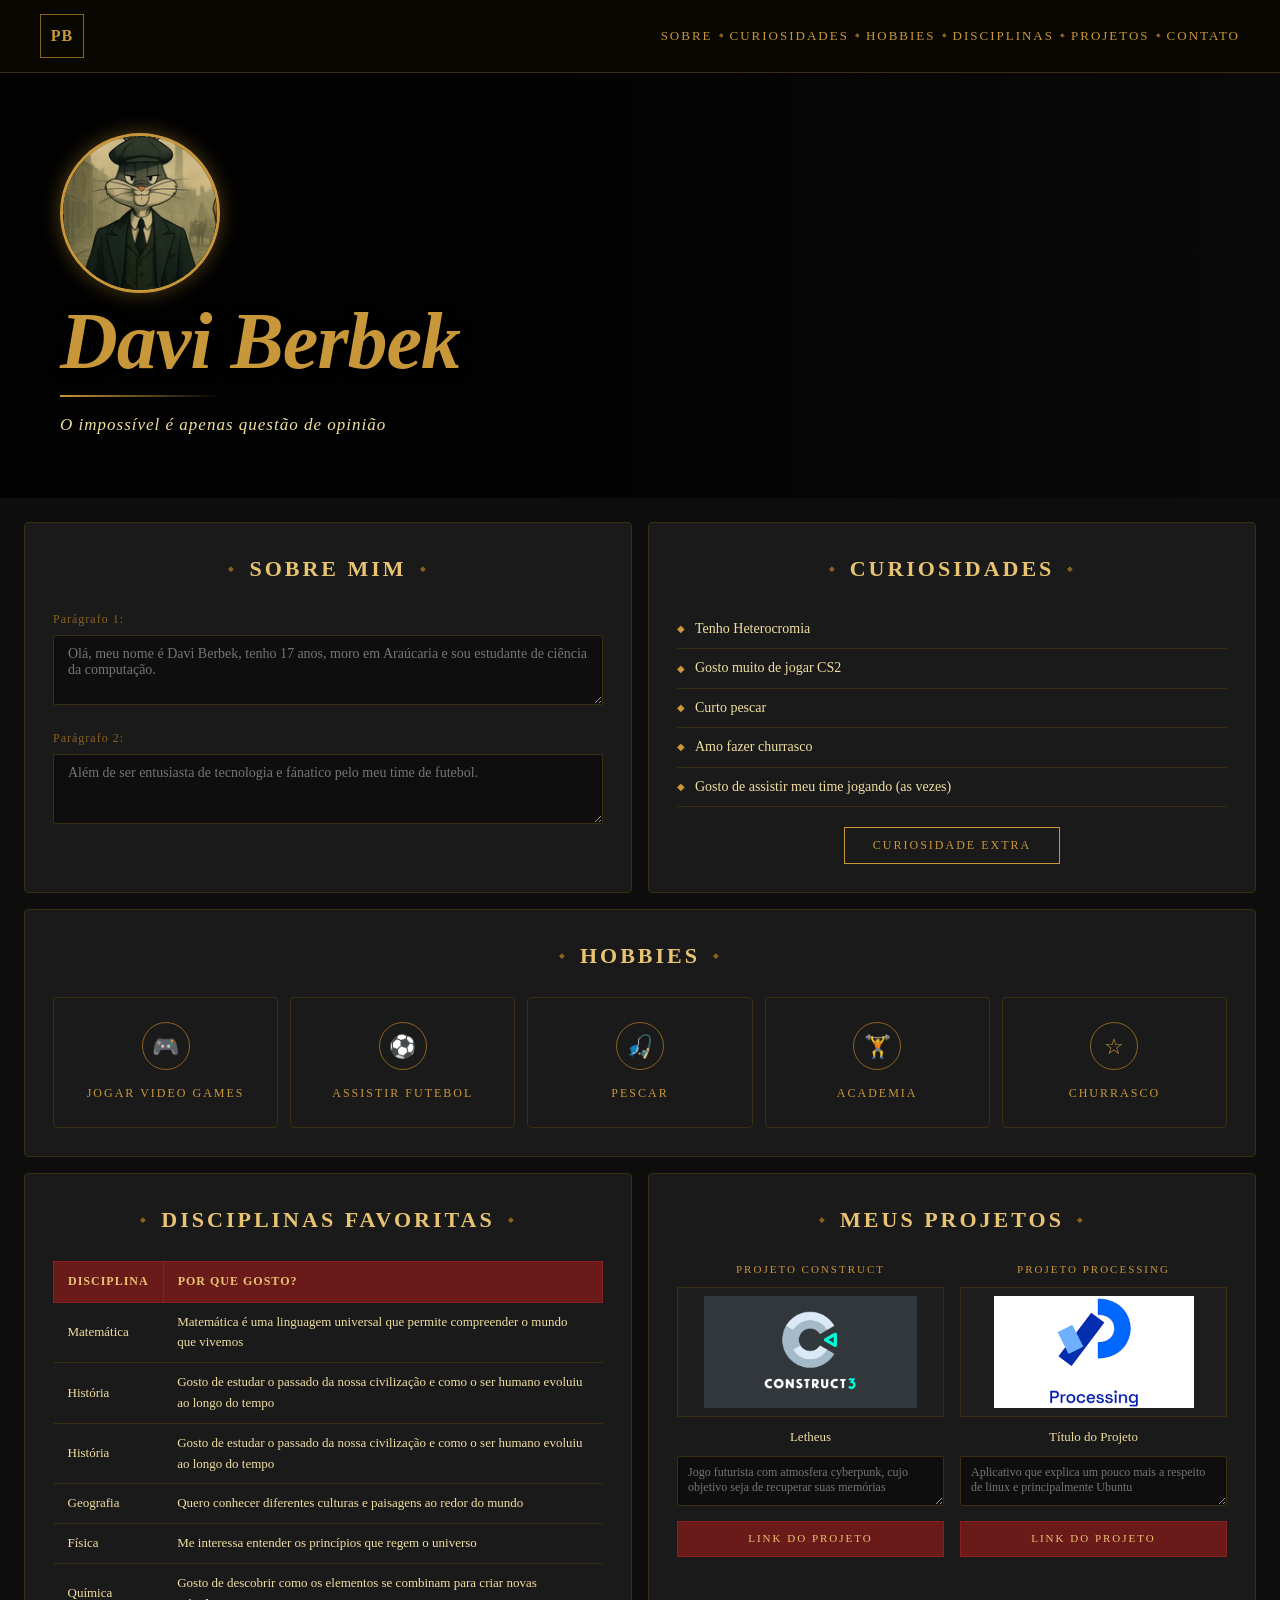
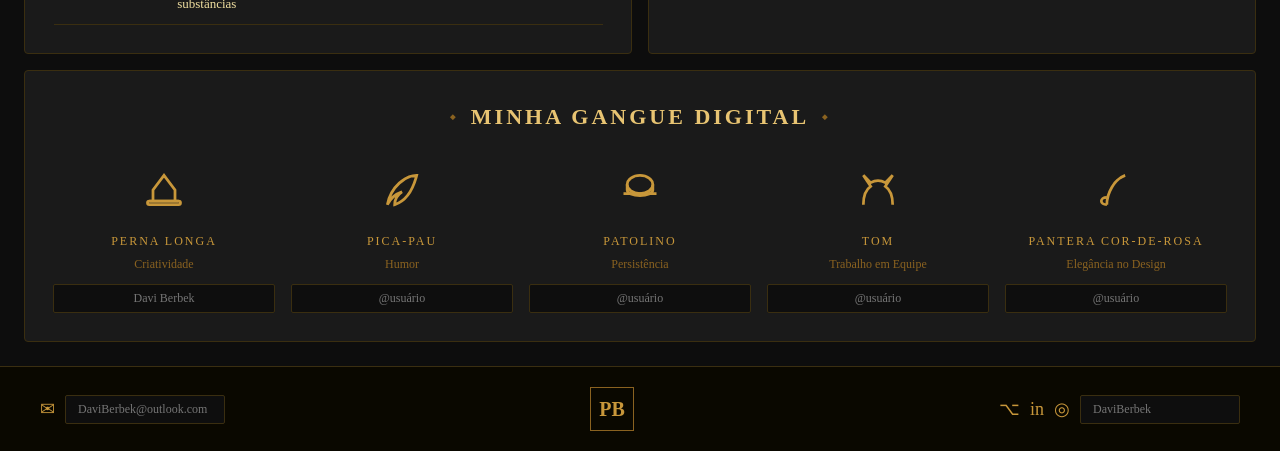
==== commit 6c592341: "A" ====
--- a/index.html
+++ b/index.html
@@ -1,944 +1,978 @@
-<!DOCTYPE html>
-<html lang="pt-BR">
-<head>
-  <meta charset="UTF-8" />
-  <meta name="viewport" content="width=device-width, initial-scale=1.0" />
-  <title>Portfólio</title>
-  <style>
-    /* =====================================================
-       VARIÁVEIS GLOBAIS — edite aqui para mudar as cores
-       ===================================================== */
-    :root {
-      --ouro:       #c8973a;
-      --ouro-claro: #e8c472;
-      --ouro-escuro:#8a6220;
-      --preto:      #0d0d0d;
-      --fundo:      #111111;
-      --fundo-card: #1a1a1a;
-      --fundo-card2:#161616;
-      --borda:      #3a2e10;
-      --texto:      #d4b87a;
-      --texto-claro:#f0dfa0;
-      --vermelho:   #6b1a1a;
-      --vermelho-borda: #8b2020;
-    }
-
-    /* =====================================================
-       RESET E BASE
-       ===================================================== */
-    * { margin: 0; padding: 0; box-sizing: border-box; }
-
-    body {
-      background-color: var(--preto);
-      color: var(--texto);
-      font-family: 'Georgia', serif;
-      line-height: 1.6;
-    }
-
-    /* Divisor dourado decorativo usado nos títulos */
-    .divisor {
-      display: inline-flex;
-      align-items: center;
-      gap: 8px;
-      color: var(--ouro);
-      font-size: 14px;
-    }
-    .divisor::before,
-    .divisor::after {
-      content: '';
-      display: inline-block;
-      width: 30px;
-      height: 1px;
-      background: var(--ouro);
-    }
-
-    /* Título de seção padrão */
-    .titulo-secao {
-      text-align: center;
-      font-size: 22px;
-      font-weight: bold;
-      letter-spacing: 3px;
-      color: var(--ouro-claro);
-      text-transform: uppercase;
-      margin-bottom: 24px;
-      display: flex;
-      align-items: center;
-      justify-content: center;
-      gap: 12px;
-    }
-    .titulo-secao::before,
-    .titulo-secao::after {
-      content: '⬥';
-      font-size: 12px;
-      color: var(--ouro-escuro);
-    }
-    /* Linha horizontal decorativa ao lado do título */
-    .titulo-linha {
-      display: inline-block;
-      width: 40px;
-      height: 1px;
-      background: var(--ouro-escuro);
-      vertical-align: middle;
-    }
-
-    /* =====================================================
-       NAVEGAÇÃO (TOPO)
-       Para mudar os itens do menu, edite o <ul> em HTML
-       ===================================================== */
-    nav {
-      background: rgba(10, 8, 3, 0.97);
-      border-bottom: 1px solid var(--borda);
-      padding: 14px 40px;
-      display: flex;
-      align-items: center;
-      justify-content: space-between;
-      position: sticky;
-      top: 0;
-      z-index: 100;
-    }
-
-    /* Logo PB no canto esquerdo */
-    .nav-logo {
-      border: 1px solid var(--ouro-escuro);
-      color: var(--ouro);
-      font-size: 16px;
-      font-weight: bold;
-      width: 44px;
-      height: 44px;
-      display: flex;
-      align-items: center;
-      justify-content: center;
-      letter-spacing: 1px;
-    }
-
-    nav ul {
-      list-style: none;
-      display: flex;
-      gap: 6px;
-      align-items: center;
-    }
-
-    nav ul li {
-      display: flex;
-      align-items: center;
-      gap: 6px;
-    }
-
-    /* Losango decorativo entre itens */
-    nav ul li:not(:last-child)::after {
-      content: '◆';
-      font-size: 6px;
-      color: var(--ouro-escuro);
-    }
-
-    nav ul li a {
-      color: var(--ouro);
-      text-decoration: none;
-      font-size: 13px;
-      letter-spacing: 2px;
-      text-transform: uppercase;
-      transition: color 0.2s;
-    }
-
-    nav ul li a:hover { color: var(--ouro-claro); }
-
-    /* =====================================================
-       HERO / BANNER PRINCIPAL
-       — Troque o texto "NOME" e a frase abaixo
-       — Troque o src da imagem de fundo (background-image)
-       ===================================================== */
-    #hero {
-      position: relative;
-      min-height: 420px;
-      display: flex;
-      flex-direction: column;
-      justify-content: center;
-      padding: 60px 60px;
-      /* 👇 TROQUE ESTA URL pela URL da sua imagem de fundo */
-      background-size: cover;
-      background-position: center top;
-      overflow: hidden;
-    }
-
-    /* Overlay escuro para legibilidade */
-    #hero::before {
-      content: '';
-      position: absolute;
-      inset: 0;
-      background: linear-gradient(to right, rgba(0,0,0,0.85) 40%, rgba(0,0,0,0.3) 100%);
-    }
-
-    .hero-conteudo { position: relative; z-index: 2; max-width: 420px; }
-
-    /* 👇 SEU NOME APARECE AQUI — edite o texto em HTML */
-    .hero-nome {
-      font-size: 80px;
-      font-weight: 900;
-      color: var(--ouro);
-      line-height: 1;
-      text-shadow: 2px 2px 12px rgba(0,0,0,0.8);
-      font-style: italic;
-      letter-spacing: -1px;
-    }
-
-    /* Linha dourada decorativa sob o nome */
-    .hero-divider {
-      width: 160px;
-      height: 2px;
-      background: linear-gradient(to right, var(--ouro), transparent);
-      margin: 14px 0;
-    }
-
-    /* 👇 SUA FRASE/SLOGAN — edite o texto em HTML */
-    .hero-frase {
-      color: var(--texto-claro);
-      font-size: 17px;
-      font-style: italic;
-      letter-spacing: 1px;
-    }
-
-    /* =====================================================
-       GRID PRINCIPAL — "Sobre Mim" e "Curiosidades"
-       ===================================================== */
-    .grid-topo {
-      display: grid;
-      grid-template-columns: 1fr 1fr;
-      gap: 16px;
-      padding: 24px 24px 0;
-    }
-
-    /* Card reutilizável com borda dourada */
-    .card {
-      background: var(--fundo-card);
-      border: 1px solid var(--borda);
-      border-radius: 4px;
-      padding: 28px;
-    }
-
-    /* =====================================================
-       SOBRE MIM
-       — Edite os textos dos <textarea> em HTML
-       ===================================================== */
-    #sobre { }
-
-    .campo-label {
-      font-size: 12px;
-      color: var(--ouro-escuro);
-      letter-spacing: 1px;
-      margin-bottom: 6px;
-    }
-
-    /* Campos de texto editáveis diretamente no site */
-    .campo-texto {
-      width: 100%;
-      background: #0e0e0e;
-      border: 1px solid var(--borda);
-      color: var(--texto-claro);
-      padding: 10px 14px;
-      font-family: inherit;
-      font-size: 14px;
-      resize: vertical;
-      min-height: 70px;
-      border-radius: 2px;
-      outline: none;
-      margin-bottom: 16px;
-      transition: border-color 0.2s;
-    }
-
-    .campo-texto:focus { border-color: var(--ouro-escuro); }
-
-    /* =====================================================
-       CURIOSIDADES
-       — Edite os textos dos <li> em HTML
-       ===================================================== */
-    #curiosidades ul {
-      list-style: none;
-      margin-bottom: 20px;
-    }
-
-    #curiosidades ul li {
-      padding: 8px 0;
-      border-bottom: 1px solid var(--borda);
-      font-size: 14px;
-      color: var(--texto-claro);
-      display: flex;
-      align-items: center;
-      gap: 10px;
-    }
-
-    #curiosidades ul li::before {
-      content: '◆';
-      color: var(--ouro);
-      font-size: 10px;
-      flex-shrink: 0;
-    }
-
-    /* Botão interativo de curiosidades */
-    #btn-curiosidade {
-      display: block;
-      margin: 0 auto;
-      background: transparent;
-      border: 1px solid var(--ouro);
-      color: var(--ouro);
-      padding: 10px 28px;
-      font-family: inherit;
-      font-size: 12px;
-      letter-spacing: 2px;
-      text-transform: uppercase;
-      cursor: pointer;
-      transition: background 0.2s, color 0.2s;
-    }
-
-    #btn-curiosidade:hover {
-      background: var(--ouro);
-      color: var(--preto);
-    }
-
-    /* Painel oculto que aparece ao clicar no botão */
-    #painel-extra {
-      display: none;
-      margin-top: 16px;
-      background: #0e0e0e;
-      border: 1px solid var(--borda);
-      padding: 14px;
-      font-size: 13px;
-      color: var(--texto-claro);
-      border-radius: 2px;
-      animation: fadeIn 0.3s ease;
-    }
-
-    @keyframes fadeIn { from { opacity: 0; transform: translateY(6px); } to { opacity: 1; transform: translateY(0); } }
-
-    /* =====================================================
-       HOBBIES
-       — Para ADICIONAR ou REMOVER um hobby, copie/apague
-         um <div class="hobby-card"> em HTML
-       — Troque o ícone (☆) pelo emoji ou símbolo desejado
-       ===================================================== */
-    #hobbies {
-      margin: 16px 24px 0;
-    }
-
-    .hobbies-grid {
-      display: grid;
-      grid-template-columns: repeat(5, 1fr);
-      gap: 12px;
-    }
-
-    .hobby-card {
-      background: var(--fundo-card);
-      border: 1px solid var(--borda);
-      border-radius: 4px;
-      padding: 24px 12px;
-      text-align: center;
-      cursor: pointer;
-      transition: border-color 0.2s, transform 0.2s;
-    }
-
-    .hobby-card:hover {
-      border-color: var(--ouro);
-      transform: translateY(-3px);
-    }
-
-    /* Ícone circular do hobby */
-    .hobby-icone {
-      width: 48px;
-      height: 48px;
-      border: 1px solid var(--ouro-escuro);
-      border-radius: 50%;
-      display: flex;
-      align-items: center;
-      justify-content: center;
-      margin: 0 auto 14px;
-      font-size: 22px;
-      color: var(--ouro);
-    }
-
-    .hobby-nome {
-      font-size: 12px;
-      letter-spacing: 2px;
-      color: var(--ouro);
-      text-transform: uppercase;
-    }
-
-    /* =====================================================
-       GRID INFERIOR — "Disciplinas" e "Projetos"
-       ===================================================== */
-    .grid-baixo {
-      display: grid;
-      grid-template-columns: 1fr 1fr;
-      gap: 16px;
-      padding: 16px 24px 0;
-    }
-
-    /* =====================================================
-       DISCIPLINAS FAVORITAS
-       — Para adicionar linhas, copie um <tr> dentro do <tbody>
-       — Preencha <td> com disciplina e motivo
-       ===================================================== */
-    #disciplinas table {
-      width: 100%;
-      border-collapse: collapse;
-      font-size: 13px;
-    }
-
-    #disciplinas thead th {
-      background: var(--vermelho);
-      color: var(--ouro-claro);
-      padding: 10px 14px;
-      text-align: left;
-      letter-spacing: 1px;
-      font-size: 12px;
-      text-transform: uppercase;
-      border: 1px solid var(--vermelho-borda);
-    }
-
-    #disciplinas tbody tr {
-      border-bottom: 1px solid var(--borda);
-      transition: background 0.15s;
-    }
-
-    #disciplinas tbody tr:hover { background: #1e1a0e; }
-
-    #disciplinas tbody td {
-      padding: 9px 14px;
-      color: var(--texto-claro);
-    }
-
-    /* =====================================================
-       MEUS PROJETOS
-       — Para cada projeto, edite o título, descrição e link
-       — Troque o src da <img> pela imagem do seu projeto
-       — Para ADICIONAR projeto, copie um <div class="projeto-item">
-       ===================================================== */
-    .projetos-grid {
-      display: grid;
-      grid-template-columns: 1fr 1fr;
-      gap: 16px;
-    }
-
-    .projeto-item { }
-
-    .projeto-label {
-      font-size: 11px;
-      letter-spacing: 2px;
-      color: var(--ouro);
-      text-transform: uppercase;
-      text-align: center;
-      margin-bottom: 8px;
-    }
-
-    /* Área da imagem do projeto (quadrado cinza por padrão) */
-    .projeto-img {
-      width: 100%;
-      height: 130px;
-      background: #1e1e1e;
-      border: 1px solid var(--borda);
-      display: flex;
-      align-items: center;
-      justify-content: center;
-      color: #444;
-      font-size: 11px;
-      margin-bottom: 10px;
-      overflow: hidden;
-      padding: 8px;
-    }
-
-    /* object-fit: contain garante que a imagem apareça inteira sem corte */
-    .projeto-img img {
-      max-width: 100%;
-      max-height: 100%;
-      object-fit: contain;
-    }
-
-    .projeto-titulo {
-      text-align: center;
-      font-size: 13px;
-      color: var(--texto-claro);
-      margin-bottom: 8px;
-    }
-
-    .projeto-desc {
-      width: 100%;
-      background: #0e0e0e;
-      border: 1px solid var(--borda);
-      color: var(--texto);
-      padding: 8px 10px;
-      font-family: inherit;
-      font-size: 12px;
-      resize: vertical;
-      min-height: 50px;
-      border-radius: 2px;
-      outline: none;
-      margin-bottom: 8px;
-    }
-
-    /* Botão de link do projeto */
-    .projeto-link {
-      display: block;
-      text-align: center;
-      background: var(--vermelho);
-      border: 1px solid var(--vermelho-borda);
-      color: var(--ouro-claro);
-      padding: 8px;
-      font-size: 11px;
-      letter-spacing: 2px;
-      text-transform: uppercase;
-      text-decoration: none;
-      transition: background 0.2s;
-      cursor: pointer;
-    }
-
-    .projeto-link:hover { background: #8b2424; }
-
-    /* =====================================================
-       MINHA GANGUE DIGITAL
-       — Para TROCAR os membros, edite cada <div class="membro">
-       — Troque o ícone (SVG inline), o nome e a descrição
-       ===================================================== */
-    #gangue {
-      margin: 16px 24px 0;
-    }
-
-    .gangue-grid {
-      display: grid;
-      grid-template-columns: repeat(5, 1fr);
-      gap: 16px;
-      text-align: center;
-    }
-
-    .membro { }
-
-    .membro-icone {
-      height: 64px;
-      display: flex;
-      align-items: center;
-      justify-content: center;
-      margin-bottom: 10px;
-      color: var(--ouro);
-    }
-
-    .membro-icone svg { width: 44px; height: 44px; stroke: var(--ouro); fill: none; stroke-width: 1.5; }
-
-    .membro-nome {
-      font-size: 12px;
-      letter-spacing: 2px;
-      color: var(--ouro);
-      text-transform: uppercase;
-      margin-bottom: 4px;
-    }
-
-    .membro-desc {
-      font-size: 12px;
-      color: var(--ouro-escuro);
-      margin-bottom: 10px;
-    }
-
-    /* Campo editável para o nome/link do membro */
-    .membro-campo {
-      width: 100%;
-      background: #0e0e0e;
-      border: 1px solid var(--borda);
-      color: var(--texto);
-      padding: 6px 8px;
-      font-family: inherit;
-      font-size: 12px;
-      border-radius: 2px;
-      outline: none;
-      text-align: center;
-    }
-
-    /* =====================================================
-       RODAPÉ
-       ===================================================== */
-    footer {
-      margin-top: 24px;
-      background: #0a0800;
-      border-top: 1px solid var(--borda);
-      padding: 20px 40px;
-      display: flex;
-      align-items: center;
-      justify-content: space-between;
-    }
-
-    .footer-esq, .footer-dir {
-      display: flex;
-      align-items: center;
-      gap: 10px;
-    }
-
-    .footer-icon {
-      color: var(--ouro);
-      font-size: 18px;
-      text-decoration: none;
-      transition: color 0.2s;
-    }
-
-    .footer-icon:hover { color: var(--ouro-claro); }
-
-    /* Campo de e-mail no rodapé */
-    .footer-campo {
-      background: #0e0e0e;
-      border: 1px solid var(--borda);
-      color: var(--texto);
-      padding: 6px 12px;
-      font-family: inherit;
-      font-size: 12px;
-      border-radius: 2px;
-      outline: none;
-      width: 160px;
-    }
-
-    .footer-logo {
-      text-align: center;
-      color: var(--ouro);
-      font-size: 20px;
-      font-weight: bold;
-      border: 1px solid var(--ouro-escuro);
-      width: 44px;
-      height: 44px;
-      display: flex;
-      align-items: center;
-      justify-content: center;
-    }
-
-    /* =====================================================
-       RESPONSIVIDADE — telas menores
-       ===================================================== */
-    @media (max-width: 900px) {
-      .grid-topo, .grid-baixo { grid-template-columns: 1fr; }
-      .hobbies-grid { grid-template-columns: repeat(3, 1fr); }
-      .gangue-grid  { grid-template-columns: repeat(3, 1fr); }
-      .hero-nome    { font-size: 52px; }
-      nav ul        { gap: 4px; }
-      nav ul li a   { font-size: 11px; }
-    }
-
-    @media (max-width: 600px) {
-      .hobbies-grid { grid-template-columns: repeat(2, 1fr); }
-      .gangue-grid  { grid-template-columns: repeat(2, 1fr); }
-      .projetos-grid { grid-template-columns: 1fr; }
-      .hero-nome    { font-size: 40px; }
-      nav { flex-direction: column; gap: 12px; }
-    }
-  </style>
-</head>
-<body>
-
-  <!-- =====================================================
-       NAVEGAÇÃO
-       Para adicionar itens: copie um <li><a href="...">...</a></li>
-       Para mudar o destino: edite o href="#id-da-secao"
-       ===================================================== -->
-  <nav>
-    <div class="nav-logo">PB</div>
-    <ul>
-      <li><a href="#sobre">Sobre</a></li>
-      <li><a href="#curiosidades">Curiosidades</a></li>
-      <li><a href="#hobbies">Hobbies</a></li>
-      <li><a href="#disciplinas">Disciplinas</a></li>
-      <li><a href="#projetos">Projetos</a></li>
-      <li><a href="#gangue">Contato</a></li>
-    </ul>
-  </nav>
-
-  <!-- =====================================================
-       HERO — MUDE SEU NOME E FRASE AQUI
-       Para trocar a imagem de fundo, edite background-image
-       no CSS acima (seção #hero)
-       ===================================================== -->
-  <section id="hero">
-    <div class="hero-conteudo">
-      <!-- 👇 SEU NOME -->
-      <h1 class="hero-nome">NOME</h1>
-      <div class="hero-divider"></div>
-      <!-- 👇 SUA FRASE FAVORITA / SLOGAN -->
-      <p class="hero-frase">Sua frase aqui</p>
-    </div>
-  </section>
-
-  <!-- =====================================================
-       GRID TOPO: SOBRE MIM + CURIOSIDADES
-       ===================================================== -->
-  <div class="grid-topo">
-
-    <!-- SOBRE MIM -->
-    <div class="card" id="sobre">
-      <h2 class="titulo-secao">Sobre Mim</h2>
-
-      <p class="campo-label">Parágrafo 1:</p>
-      <!-- 👇 ESCREVA SEU PRIMEIRO PARÁGRAFO AQUI -->
-      <textarea class="campo-texto" placeholder="Escreva sobre você aqui..."></textarea>
-
-      <p class="campo-label">Parágrafo 2:</p>
-      <!-- 👇 ESCREVA SEU SEGUNDO PARÁGRAFO AQUI -->
-      <textarea class="campo-texto" placeholder="Continue a sua história..."></textarea>
-    </div>
-
-    <!-- CURIOSIDADES -->
-    <div class="card" id="curiosidades">
-      <h2 class="titulo-secao">Curiosidades</h2>
-
-      <!-- 👇 EDITE CADA <li> COM UMA CURIOSIDADE SUA -->
-      <ul>
-        <li>Curiosidade 1</li>
-        <li>Curiosidade 2</li>
-        <li>Curiosidade 3</li>
-        <li>Curiosidade 4</li>
-        <li>Curiosidade 5</li>
-      </ul>
-
-      <!-- Botão que revela uma curiosidade extra -->
-      <button id="btn-curiosidade" onclick="toggleExtra()">Botão Interativo</button>
-
-      <!-- 👇 TEXTO SECRETO QUE APARECE AO CLICAR NO BOTÃO -->
-      <div id="painel-extra">
-        🎭 Curiosidade bônus: escreva aqui algo especial que aparece ao clicar!
-      </div>
-    </div>
-
-  </div><!-- fim .grid-topo -->
-
-  <!-- =====================================================
-       HOBBIES
-       Para ADICIONAR: copie um <div class="hobby-card">
-       Para REMOVER: apague um <div class="hobby-card">
-       Para trocar o ícone: coloque qualquer emoji no .hobby-icone
-       ===================================================== -->
-  <div class="card" id="hobbies" style="margin: 16px 24px 0;">
-    <h2 class="titulo-secao">Hobbies</h2>
-    <div class="hobbies-grid">
-
-      <!-- HOBBY 1 — troque o ícone e o nome -->
-      <div class="hobby-card">
-        <div class="hobby-icone">☆</div>
-        <div class="hobby-nome">Hobby 1</div>
-      </div>
-
-      <!-- HOBBY 2 -->
-      <div class="hobby-card">
-        <div class="hobby-icone">☆</div>
-        <div class="hobby-nome">Hobby 2</div>
-      </div>
-
-      <!-- HOBBY 3 -->
-      <div class="hobby-card">
-        <div class="hobby-icone">☆</div>
-        <div class="hobby-nome">Hobby 3</div>
-      </div>
-
-      <!-- HOBBY 4 -->
-      <div class="hobby-card">
-        <div class="hobby-icone">☆</div>
-        <div class="hobby-nome">Hobby 4</div>
-      </div>
-
-      <!-- HOBBY 5 -->
-      <div class="hobby-card">
-        <div class="hobby-icone">☆</div>
-        <div class="hobby-nome">Hobby 5</div>
-      </div>
-
-    </div>
-  </div><!-- fim #hobbies -->
-
-  <!-- =====================================================
-       GRID BAIXO: DISCIPLINAS + PROJETOS
-       ===================================================== -->
-  <div class="grid-baixo">
-
-    <!-- DISCIPLINAS FAVORITAS -->
-    <div class="card" id="disciplinas">
-      <h2 class="titulo-secao">Disciplinas Favoritas</h2>
-      <table>
-        <thead>
-          <tr>
-            <th>Disciplina</th>
-            <th>Por que gosto?</th>
-          </tr>
-        </thead>
-        <tbody>
-          <!-- 👇 Edite cada linha com sua disciplina favorita -->
-          <tr><td></td><td></td></tr>
-          <tr><td></td><td></td></tr>
-          <tr><td></td><td></td></tr>
-          <tr><td></td><td></td></tr>
-          <tr><td></td><td></td></tr>
-          <tr><td></td><td></td></tr>
-        </tbody>
-      </table>
-    </div>
-
-    <!-- MEUS PROJETOS -->
-    <div class="card" id="projetos">
-      <h2 class="titulo-secao">Meus Projetos</h2>
-      <div class="projetos-grid">
-
-        <!-- PROJETO 1 — edite título, descrição e link -->
-        <div class="projeto-item">
-          <p class="projeto-label">Projeto Construct</p>
-          <!-- Para adicionar imagem: coloque <img src="URL" alt=""> dentro da .projeto-img -->
-          <div class="projeto-img"><img src="[data-uri]" alt="Construct 3" /></div>
-          <p class="projeto-titulo">Título do Projeto</p>
-          <textarea class="projeto-desc" placeholder="Descrição do projeto..."></textarea>
-          <!-- 👇 Troque o href pelo link real do seu projeto -->
-          <a class="projeto-link" href="#" target="_blank">Link do Projeto</a>
-        </div>
-
-        <!-- PROJETO 2 -->
-        <div class="projeto-item">
-          <p class="projeto-label">Projeto Processing</p>
-          <div class="projeto-img"><img src="images/images.png" alt="Imagem Processing"></div>
-          <p class="projeto-titulo">Título do Projeto</p>
-          <textarea class="projeto-desc" placeholder="Descrição do projeto..."></textarea>
-          <!-- 👇 Troque o href pelo link real do seu projeto -->
-          <a class="projeto-link" href="#" target="_blank">Link do Projeto</a>
-        </div>
-
-      </div>
-    </div>
-
-  </div><!-- fim .grid-baixo -->
-
-  <!-- =====================================================
-       MINHA GANGUE DIGITAL
-       Para TROCAR um membro: edite o SVG, o nome e a descrição
-       Para ADICIONAR: copie um <div class="membro">
-       ===================================================== -->
-  <div class="card" id="gangue" style="margin: 16px 24px 0;">
-    <h2 class="titulo-secao">Minha Gangue Digital</h2>
-    <div class="gangue-grid">
-
-      <!-- MEMBRO 1 — Perna Longa (Criatividade) -->
-      <div class="membro">
-        <div class="membro-icone">
-          <!-- Ícone: cartola -->
-          <svg viewBox="0 0 24 24"><path d="M4 18h16M6 18V12l6-8 6 8v6"/><rect x="3" y="18" width="18" height="2" rx="1"/></svg>
-        </div>
-        <p class="membro-nome">Perna Longa</p>
-        <p class="membro-desc">Criatividade</p>
-        <!-- 👇 Campo para colocar o nome/usuário desse membro -->
-        <input class="membro-campo" type="text" placeholder="@usuário" />
-      </div>
-
-      <!-- MEMBRO 2 — Pica-Pau (Humor) -->
-      <div class="membro">
-        <div class="membro-icone">
-          <!-- Ícone: pena -->
-          <svg viewBox="0 0 24 24"><path d="M20 4C14 4 6 10 4 20c2-4 5-6 8-7-3 2-4 5-4 7 6-2 10-8 12-16z"/></svg>
-        </div>
-        <p class="membro-nome">Pica-Pau</p>
-        <p class="membro-desc">Humor</p>
-        <input class="membro-campo" type="text" placeholder="@usuário" />
-      </div>
-
-      <!-- MEMBRO 3 — Patolino (Persistência) -->
-      <div class="membro">
-        <div class="membro-icone">
-          <!-- Ícone: chapéu coco -->
-          <svg viewBox="0 0 24 24"><ellipse cx="12" cy="9" rx="7" ry="5"/><path d="M5 9v3a7 3 0 0014 0V9"/><line x1="3" y1="14" x2="21" y2="14"/></svg>
-        </div>
-        <p class="membro-nome">Patolino</p>
-        <p class="membro-desc">Persistência</p>
-        <input class="membro-campo" type="text" placeholder="@usuário" />
-      </div>
-
-      <!-- MEMBRO 4 — Tom (Trabalho em Equipe) -->
-      <div class="membro">
-        <div class="membro-icone">
-          <!-- Ícone: orelhas de gato -->
-          <svg viewBox="0 0 24 24"><path d="M4 20c0-4 1-8 4-10L4 4l4 4a8 8 0 018 0l4-4-4 6c3 2 4 6 4 10"/></svg>
-        </div>
-        <p class="membro-nome">Tom</p>
-        <p class="membro-desc">Trabalho em Equipe</p>
-        <input class="membro-campo" type="text" placeholder="@usuário" />
-      </div>
-
-      <!-- MEMBRO 5 — Pantera Cor-de-Rosa (Elegância) -->
-      <div class="membro">
-        <div class="membro-icone">
-          <!-- Ícone: bengala -->
-          <svg viewBox="0 0 24 24"><path d="M7 20c0-6 4-14 10-16"/><path d="M7 20c-2 0-3-1-3-2s1-2 3-2"/></svg>
-        </div>
-        <p class="membro-nome">Pantera Cor-de-Rosa</p>
-        <p class="membro-desc">Elegância no Design</p>
-        <input class="membro-campo" type="text" placeholder="@usuário" />
-      </div>
-
-    </div>
-  </div><!-- fim #gangue -->
-
-  <!-- =====================================================
-       RODAPÉ
-       — Troque os href dos ícones sociais pelos seus perfis
-       — Edite o e-mail no campo de texto
-       ===================================================== -->
-  <footer>
-    <!-- E-mail à esquerda -->
-    <div class="footer-esq">
-      <span class="footer-icon">✉</span>
-      <!-- 👇 Preencha com seu e-mail -->
-      <input class="footer-campo" type="email" placeholder="seu@email.com" />
-    </div>
-
-    <!-- Logo central -->
-    <div class="footer-logo">PB</div>
-
-    <!-- Redes sociais à direita -->
-    <div class="footer-dir">
-      <!-- 👇 Troque os href pelos links das suas redes -->
-      <a class="footer-icon" href="https://github.com/" target="_blank" title="GitHub">⌥</a>
-      <a class="footer-icon" href="https://linkedin.com/" target="_blank" title="LinkedIn">in</a>
-      <a class="footer-icon" href="https://instagram.com/" target="_blank" title="Instagram">◎</a>
-      <input class="footer-campo" type="text" placeholder="@seu_usuario" />
-    </div>
-  </footer>
-
-  <!-- =====================================================
-       JAVASCRIPT
-       Funções interativas da página
-       ===================================================== -->
-  <script>
-    // -------------------------------------------------------
-    // toggleExtra()
-    // Mostra/esconde o painel de curiosidade bônus ao clicar
-    // no botão da seção Curiosidades
-    // -------------------------------------------------------
-    function toggleExtra() {
-      var painel = document.getElementById("painel-extra");
-      var btn    = document.getElementById("btn-curiosidade");
-
-      if (painel.style.display === "block") {
-        // Se já está visível, esconde
-        painel.style.display = "none";
-        btn.textContent = "Botão Interativo";
-      } else {
-        // Se está escondido, revela
-        painel.style.display = "block";
-        btn.textContent = "Esconder";
-      }
-    }
-
-    // -------------------------------------------------------
-    // Efeito de hover nas células da tabela de disciplinas
-    // Já funciona via CSS, mas aqui você pode adicionar
-    // lógica extra se quiser no futuro
-    // -------------------------------------------------------
-
-    // -------------------------------------------------------
-    // Scroll suave ao clicar nos links da navegação
-    // -------------------------------------------------------
-    var links = document.querySelectorAll("nav a");
-    for (var i = 0; i < links.length; i++) {
-      links[i].addEventListener("click", function(e) {
-        var alvo = document.querySelector(this.getAttribute("href"));
-        if (alvo) {
-          e.preventDefault();
-          alvo.scrollIntoView({ behavior: "smooth", block: "start" });
-        }
-      });
-    }
-  </script>
-
-</body>
-</html>
+<!DOCTYPE html>
+<html lang="pt-BR">
+<head>
+  <meta charset="UTF-8" />
+  <meta name="viewport" content="width=device-width, initial-scale=1.0" />
+  <title>Portfólio</title>
+  <style>
+    /* =====================================================
+       VARIÁVEIS GLOBAIS — edite aqui para mudar as cores
+       ===================================================== */
+    :root {
+      --ouro:       #c8973a;
+      --ouro-claro: #e8c472;
+      --ouro-escuro:#8a6220;
+      --preto:      #0d0d0d;
+      --fundo:      #111111;
+      --fundo-card: #1a1a1a;
+      --fundo-card2:#161616;
+      --borda:      #3a2e10;
+      --texto:      #d4b87a;
+      --texto-claro:#f0dfa0;
+      --vermelho:   #6b1a1a;
+      --vermelho-borda: #8b2020;
+    }
+
+    /* =====================================================
+       RESET E BASE
+       ===================================================== */
+    * { margin: 0; padding: 0; box-sizing: border-box; }
+
+    body {
+      background-color: var(--preto);
+      color: var(--texto);
+      font-family: 'Georgia', serif;
+      line-height: 1.6;
+    }
+
+    /* Divisor dourado decorativo usado nos títulos */
+    .divisor {
+      display: inline-flex;
+      align-items: center;
+      gap: 8px;
+      color: var(--ouro);
+      font-size: 14px;
+    }
+    .divisor::before,
+    .divisor::after {
+      content: '';
+      display: inline-block;
+      width: 30px;
+      height: 1px;
+      background: var(--ouro);
+    }
+
+    /* Título de seção padrão */
+    .titulo-secao {
+      text-align: center;
+      font-size: 22px;
+      font-weight: bold;
+      letter-spacing: 3px;
+      color: var(--ouro-claro);
+      text-transform: uppercase;
+      margin-bottom: 24px;
+      display: flex;
+      align-items: center;
+      justify-content: center;
+      gap: 12px;
+    }
+    .titulo-secao::before,
+    .titulo-secao::after {
+      content: '⬥';
+      font-size: 12px;
+      color: var(--ouro-escuro);
+    }
+    /* Linha horizontal decorativa ao lado do título */
+    .titulo-linha {
+      display: inline-block;
+      width: 40px;
+      height: 1px;
+      background: var(--ouro-escuro);
+      vertical-align: middle;
+    }
+
+    /* =====================================================
+       NAVEGAÇÃO (TOPO)
+       Para mudar os itens do menu, edite o <ul> em HTML
+       ===================================================== */
+    nav {
+      background: rgba(10, 8, 3, 0.97);
+      border-bottom: 1px solid var(--borda);
+      padding: 14px 40px;
+      display: flex;
+      align-items: center;
+      justify-content: space-between;
+      position: sticky;
+      top: 0;
+      z-index: 100;
+    }
+
+    /* Logo PB no canto esquerdo */
+    .nav-logo {
+      border: 1px solid var(--ouro-escuro);
+      color: var(--ouro);
+      font-size: 16px;
+      font-weight: bold;
+      width: 44px;
+      height: 44px;
+      display: flex;
+      align-items: center;
+      justify-content: center;
+      letter-spacing: 1px;
+    }
+
+    nav ul {
+      list-style: none;
+      display: flex;
+      gap: 6px;
+      align-items: center;
+    }
+
+    nav ul li {
+      display: flex;
+      align-items: center;
+      gap: 6px;
+    }
+
+    /* Losango decorativo entre itens */
+    nav ul li:not(:last-child)::after {
+      content: '◆';
+      font-size: 6px;
+      color: var(--ouro-escuro);
+    }
+
+    nav ul li a {
+      color: var(--ouro);
+      text-decoration: none;
+      font-size: 13px;
+      letter-spacing: 2px;
+      text-transform: uppercase;
+      transition: color 0.2s;
+    }
+
+    nav ul li a:hover { color: var(--ouro-claro); }
+
+    /* =====================================================
+       HERO / BANNER PRINCIPAL
+       — Troque o texto "NOME" e a frase abaixo
+       — Troque o src da imagem de fundo (background-image)
+       ===================================================== */
+    #hero {
+      position: relative;
+      min-height: 420px;
+      display: flex;
+      flex-direction: column;
+      justify-content: center;
+      padding: 60px 60px;
+      /* 👇 TROQUE ESTA URL pela URL da sua imagem de fundo */
+      background-size: cover;
+      background-position: center top;
+      overflow: hidden;
+    }
+
+    /* Overlay escuro para legibilidade */
+    #hero::before {
+      content: '';
+      position: absolute;
+      inset: 0;
+      background: linear-gradient(to right, rgba(0,0,0,0.85) 40%, rgba(0,0,0,0.3) 100%);
+    }
+
+    .hero-conteudo { position: relative; z-index: 2; max-width: 420px; 
+  }
+    .hero-foto {
+      width: 160px;
+      height: 160px;
+      border-radius: 50%;           /* circular; mude para 4px para quadrada */
+      object-fit: cover;            /* preenche o círculo sem distorcer */
+      border: 3px solid var(--ouro);
+      box-shadow: 0 0 20px rgba(200, 151, 58, 0.4);
+      flex-shrink: 0;               /* impede que a foto encolha */
+    }
+
+    /* 👇 SEU NOME APARECE AQUI — edite o texto em HTML */
+    .hero-nome {
+      font-size: 80px;
+      font-weight: 900;
+      color: var(--ouro);
+      line-height: 1;
+      text-shadow: 2px 2px 12px rgba(0,0,0,0.8);
+      font-style: italic;
+      letter-spacing: -1px;
+    }
+
+    /* Linha dourada decorativa sob o nome */
+    .hero-divider {
+      width: 160px;
+      height: 2px;
+      background: linear-gradient(to right, var(--ouro), transparent);
+      margin: 14px 0;
+    }
+
+    /* 👇 SUA FRASE/SLOGAN — edite o texto em HTML */
+    .hero-frase {
+      color: var(--texto-claro);
+      font-size: 17px;
+      font-style: italic;
+      letter-spacing: 1px;
+    }
+
+    /* =====================================================
+       GRID PRINCIPAL — "Sobre Mim" e "Curiosidades"
+       ===================================================== */
+    .grid-topo {
+      display: grid;
+      grid-template-columns: 1fr 1fr;
+      gap: 16px;
+      padding: 24px 24px 0;
+    }
+
+    /* Card reutilizável com borda dourada */
+    .card {
+      background: var(--fundo-card);
+      border: 1px solid var(--borda);
+      border-radius: 4px;
+      padding: 28px;
+    }
+
+    /* =====================================================
+       SOBRE MIM
+       — Edite os textos dos <textarea> em HTML
+       ===================================================== */
+    #sobre { }
+
+    .campo-label {
+      font-size: 12px;
+      color: var(--ouro-escuro);
+      letter-spacing: 1px;
+      margin-bottom: 6px;
+    }
+
+    /* Campos de texto editáveis diretamente no site */
+    .campo-texto {
+      width: 100%;
+      background: #0e0e0e;
+      border: 1px solid var(--borda);
+      color: var(--texto-claro);
+      padding: 10px 14px;
+      font-family: inherit;
+      font-size: 14px;
+      resize: vertical;
+      min-height: 70px;
+      border-radius: 2px;
+      outline: none;
+      margin-bottom: 16px;
+      transition: border-color 0.2s;
+    }
+
+    .campo-texto:focus { border-color: var(--ouro-escuro); }
+
+    /* =====================================================
+       CURIOSIDADES
+       — Edite os textos dos <li> em HTML
+       ===================================================== */
+    #curiosidades ul {
+      list-style: none;
+      margin-bottom: 20px;
+    }
+
+    #curiosidades ul li {
+      padding: 8px 0;
+      border-bottom: 1px solid var(--borda);
+      font-size: 14px;
+      color: var(--texto-claro);
+      display: flex;
+      align-items: center;
+      gap: 10px;
+    }
+
+    #curiosidades ul li::before {
+      content: '◆';
+      color: var(--ouro);
+      font-size: 10px;
+      flex-shrink: 0;
+    }
+
+    /* Botão interativo de curiosidades */
+    #btn-curiosidade {
+      display: block;
+      margin: 0 auto;
+      background: transparent;
+      border: 1px solid var(--ouro);
+      color: var(--ouro);
+      padding: 10px 28px;
+      font-family: inherit;
+      font-size: 12px;
+      letter-spacing: 2px;
+      text-transform: uppercase;
+      cursor: pointer;
+      transition: background 0.2s, color 0.2s;
+    }
+
+    #btn-curiosidade:hover {
+      background: var(--ouro);
+      color: var(--preto);
+    }
+
+    /* Painel oculto que aparece ao clicar no botão */
+    #painel-extra {
+      display: none;
+      margin-top: 16px;
+      background: #0e0e0e;
+      border: 1px solid var(--borda);
+      padding: 14px;
+      font-size: 13px;
+      color: var(--texto-claro);
+      border-radius: 2px;
+      animation: fadeIn 0.3s ease;
+    }
+
+    @keyframes fadeIn { from { opacity: 0; transform: translateY(6px); } to { opacity: 1; transform: translateY(0); } }
+
+    /* =====================================================
+       HOBBIES
+       — Para ADICIONAR ou REMOVER um hobby, copie/apague
+         um <div class="hobby-card"> em HTML
+       — Troque o ícone (☆) pelo emoji ou símbolo desejado
+       ===================================================== */
+    #hobbies {
+      margin: 16px 24px 0;
+    }
+
+    .hobbies-grid {
+      display: grid;
+      grid-template-columns: repeat(5, 1fr);
+      gap: 12px;
+    }
+
+    .hobby-card {
+      background: var(--fundo-card);
+      border: 1px solid var(--borda);
+      border-radius: 4px;
+      padding: 24px 12px;
+      text-align: center;
+      cursor: pointer;
+      transition: border-color 0.2s, transform 0.2s;
+    }
+
+    .hobby-card:hover {
+      border-color: var(--ouro);
+      transform: translateY(-3px);
+    }
+
+    /* Ícone circular do hobby */
+    .hobby-icone {
+      width: 48px;
+      height: 48px;
+      border: 1px solid var(--ouro-escuro);
+      border-radius: 50%;
+      display: flex;
+      align-items: center;
+      justify-content: center;
+      margin: 0 auto 14px;
+      font-size: 22px;
+      color: var(--ouro);
+    }
+
+    .hobby-nome {
+      font-size: 12px;
+      letter-spacing: 2px;
+      color: var(--ouro);
+      text-transform: uppercase;
+    }
+
+    /* =====================================================
+       GRID INFERIOR — "Disciplinas" e "Projetos"
+       ===================================================== */
+    .grid-baixo {
+      display: grid;
+      grid-template-columns: 1fr 1fr;
+      gap: 16px;
+      padding: 16px 24px 0;
+    }
+
+    /* =====================================================
+       DISCIPLINAS FAVORITAS
+       — Para adicionar linhas, copie um <tr> dentro do <tbody>
+       — Preencha <td> com disciplina e motivo
+       ===================================================== */
+    #disciplinas table {
+      width: 100%;
+      border-collapse: collapse;
+      font-size: 13px;
+    }
+
+    #disciplinas thead th {
+      background: var(--vermelho);
+      color: var(--ouro-claro);
+      padding: 10px 14px;
+      text-align: left;
+      letter-spacing: 1px;
+      font-size: 12px;
+      text-transform: uppercase;
+      border: 1px solid var(--vermelho-borda);
+    }
+
+    #disciplinas tbody tr {
+      border-bottom: 1px solid var(--borda);
+      transition: background 0.15s;
+    }
+
+    #disciplinas tbody tr:hover { background: #1e1a0e; }
+
+    #disciplinas tbody td {
+      padding: 9px 14px;
+      color: var(--texto-claro);
+    }
+
+    /* =====================================================
+       MEUS PROJETOS
+       — Para cada projeto, edite o título, descrição e link
+       — Troque o src da <img> pela imagem do seu projeto
+       — Para ADICIONAR projeto, copie um <div class="projeto-item">
+       ===================================================== */
+    .projetos-grid {
+      display: grid;
+      grid-template-columns: 1fr 1fr;
+      gap: 16px;
+    }
+
+    .projeto-item { }
+
+    .projeto-label {
+      font-size: 11px;
+      letter-spacing: 2px;
+      color: var(--ouro);
+      text-transform: uppercase;
+      text-align: center;
+      margin-bottom: 8px;
+    }
+
+    /* Área da imagem do projeto (quadrado cinza por padrão) */
+    .projeto-img {
+      width: 100%;
+      height: 130px;
+      background: #1e1e1e;
+      border: 1px solid var(--borda);
+      display: flex;
+      align-items: center;
+      justify-content: center;
+      color: #444;
+      font-size: 11px;
+      margin-bottom: 10px;
+      overflow: hidden;
+      padding: 8px;
+    }
+
+    /* object-fit: contain garante que a imagem apareça inteira sem corte */
+    .projeto-img img {
+      max-width: 100%;
+      max-height: 100%;
+      object-fit: contain;
+    }
+
+    .projeto-titulo {
+      text-align: center;
+      font-size: 13px;
+      color: var(--texto-claro);
+      margin-bottom: 8px;
+    }
+
+    .projeto-desc {
+      width: 100%;
+      background: #0e0e0e;
+      border: 1px solid var(--borda);
+      color: var(--texto);
+      padding: 8px 10px;
+      font-family: inherit;
+      font-size: 12px;
+      resize: vertical;
+      min-height: 50px;
+      border-radius: 2px;
+      outline: none;
+      margin-bottom: 8px;
+    }
+
+    /* Botão de link do projeto */
+    .projeto-link {
+      display: block;
+      text-align: center;
+      background: var(--vermelho);
+      border: 1px solid var(--vermelho-borda);
+      color: var(--ouro-claro);
+      padding: 8px;
+      font-size: 11px;
+      letter-spacing: 2px;
+      text-transform: uppercase;
+      text-decoration: none;
+      transition: background 0.2s;
+      cursor: pointer;
+    }
+
+    .projeto-link:hover { background: #8b2424; }
+
+    /* =====================================================
+       MINHA GANGUE DIGITAL
+       — Para TROCAR os membros, edite cada <div class="membro">
+       — Troque o ícone (SVG inline), o nome e a descrição
+       ===================================================== */
+    #gangue {
+      margin: 16px 24px 0;
+    }
+
+    .gangue-grid {
+      display: grid;
+      grid-template-columns: repeat(5, 1fr);
+      gap: 16px;
+      text-align: center;
+    }
+
+    .membro { }
+
+    .membro-icone {
+      height: 64px;
+      display: flex;
+      align-items: center;
+      justify-content: center;
+      margin-bottom: 10px;
+      color: var(--ouro);
+    }
+
+    .membro-icone svg { width: 44px; height: 44px; stroke: var(--ouro); fill: none; stroke-width: 1.5; }
+
+    .membro-nome {
+      font-size: 12px;
+      letter-spacing: 2px;
+      color: var(--ouro);
+      text-transform: uppercase;
+      margin-bottom: 4px;
+    }
+
+    .membro-desc {
+      font-size: 12px;
+      color: var(--ouro-escuro);
+      margin-bottom: 10px;
+    }
+
+    /* Campo editável para o nome/link do membro */
+    .membro-campo {
+      width: 100%;
+      background: #0e0e0e;
+      border: 1px solid var(--borda);
+      color: var(--texto);
+      padding: 6px 8px;
+      font-family: inherit;
+      font-size: 12px;
+      border-radius: 2px;
+      outline: none;
+      text-align: center;
+    }
+
+    /* =====================================================
+       RODAPÉ
+       ===================================================== */
+    footer {
+      margin-top: 24px;
+      background: #0a0800;
+      border-top: 1px solid var(--borda);
+      padding: 20px 40px;
+      display: flex;
+      align-items: center;
+      justify-content: space-between;
+    }
+
+    .footer-esq, .footer-dir {
+      display: flex;
+      align-items: center;
+      gap: 10px;
+    }
+
+    .footer-icon {
+      color: var(--ouro);
+      font-size: 18px;
+      text-decoration: none;
+      transition: color 0.2s;
+    }
+
+    .footer-icon:hover { color: var(--ouro-claro); }
+
+    /* Campo de e-mail no rodapé */
+    .footer-campo {
+      background: #0e0e0e;
+      border: 1px solid var(--borda);
+      color: var(--texto);
+      padding: 6px 12px;
+      font-family: inherit;
+      font-size: 12px;
+      border-radius: 2px;
+      outline: none;
+      width: 160px;
+    }
+
+    .footer-logo {
+      text-align: center;
+      color: var(--ouro);
+      font-size: 20px;
+      font-weight: bold;
+      border: 1px solid var(--ouro-escuro);
+      width: 44px;
+      height: 44px;
+      display: flex;
+      align-items: center;
+      justify-content: center;
+    }
+
+    /* =====================================================
+       RESPONSIVIDADE — telas menores
+       ===================================================== */
+    @media (max-width: 900px) {
+      .grid-topo, .grid-baixo { grid-template-columns: 1fr; }
+      .hobbies-grid { grid-template-columns: repeat(3, 1fr); }
+      .gangue-grid  { grid-template-columns: repeat(3, 1fr); }
+      .hero-nome    { font-size: 52px; }
+      nav ul        { gap: 4px; }
+      nav ul li a   { font-size: 11px; }
+    }
+
+    @media (max-width: 600px) {
+      .hobbies-grid { grid-template-columns: repeat(2, 1fr); }
+      .gangue-grid  { grid-template-columns: repeat(2, 1fr); }
+      .projetos-grid { grid-template-columns: 1fr; }
+      .hero-nome    { font-size: 40px; }
+      nav { flex-direction: column; gap: 12px; }
+    }
+  </style>
+</head>
+<body>
+
+  <!-- =====================================================
+       NAVEGAÇÃO
+       Para adicionar itens: copie um <li><a href="...">...</a></li>
+       Para mudar o destino: edite o href="#id-da-secao"
+       ===================================================== -->
+  <nav>
+    <div class="nav-logo">PB</div>
+    <ul>
+      <li><a href="#sobre">Sobre</a></li>
+      <li><a href="#curiosidades">Curiosidades</a></li>
+      <li><a href="#hobbies">Hobbies</a></li>
+      <li><a href="#disciplinas">Disciplinas</a></li>
+      <li><a href="#projetos">Projetos</a></li>
+      <li><a href="#gangue">Contato</a></li>
+    </ul>
+  </nav>
+
+  <!-- =====================================================
+       HERO — MUDE SEU NOME E FRASE AQUI
+       Para trocar a imagem de fundo, edite background-image
+       no CSS acima (seção #hero)
+       ===================================================== -->
+  <section id="hero">
+    <div class="hero-conteudo">
+      <!-- 👇 SUA FOTO — troque o src pela URL da sua foto -->
+      <img class="hero-foto"
+  src="/images/pernalonga.png"
+  alt="Minha foto"
+>
+      <!-- 👇 SEU NOME -->
+      <h1 class="hero-nome">Davi Berbek</h1>
+      <div class="hero-divider"></div>
+      <!-- 👇 SUA FRASE FAVORITA / SLOGAN -->
+      <p class="hero-frase">O impossível é apenas questão de opinião</p>
+    </div>
+  </section>
+
+  <!-- =====================================================
+       GRID TOPO: SOBRE MIM + CURIOSIDADES
+       ===================================================== -->
+  <div class="grid-topo">
+
+    <!-- SOBRE MIM -->
+    <div class="card" id="sobre">
+      <h2 class="titulo-secao">Sobre Mim</h2>
+
+      <p class="campo-label">Parágrafo 1:</p>
+      <!-- 👇 ESCREVA SEU PRIMEIRO PARÁGRAFO AQUI -->
+      <textarea class="campo-texto" placeholder="Olá, meu nome é Davi Berbek, tenho 17 anos, moro em Araúcaria e sou estudante de ciência da computação."></textarea>
+
+      <p class="campo-label">Parágrafo 2:</p>
+      <!-- 👇 ESCREVA SEU SEGUNDO PARÁGRAFO AQUI -->
+      <textarea class="campo-texto" placeholder="Além de ser entusiasta de tecnologia e fánatico pelo meu time de futebol."></textarea>
+    </div>
+
+    <!-- CURIOSIDADES -->
+    <div class="card" id="curiosidades">
+      <h2 class="titulo-secao">Curiosidades</h2>
+
+      <!-- 👇 EDITE CADA <li> COM UMA CURIOSIDADE SUA -->
+      <ul>
+        <li>Tenho Heterocromia</li>
+        <li>Gosto muito de jogar CS2</li>
+        <li>Curto pescar</li>
+        <li>Amo fazer churrasco</li>
+        <li>Gosto de assistir meu time jogando (as vezes)</li>
+      </ul>
+
+      <!-- Botão que revela uma curiosidade extra -->
+      <button id="btn-curiosidade" onclick="toggleExtra()">Curiosidade Extra</button>
+
+      <!-- 👇 TEXTO SECRETO QUE APARECE AO CLICAR NO BOTÃO -->
+      <div id="painel-extra">
+        🎭 Curiosidade bônus: Tenho uma pastora belga chamada Lindy!
+      </div>
+    </div>
+
+  </div><!-- fim .grid-topo -->
+
+  <!-- =====================================================
+       HOBBIES
+       Para ADICIONAR: copie um <div class="hobby-card">
+       Para REMOVER: apague um <div class="hobby-card">
+       Para trocar o ícone: coloque qualquer emoji no .hobby-icone
+       ===================================================== -->
+  <div class="card" id="hobbies" style="margin: 16px 24px 0;">
+    <h2 class="titulo-secao">Hobbies</h2>
+    <div class="hobbies-grid">
+
+      <!-- HOBBY 1 — troque o ícone e o nome -->
+      <div class="hobby-card">
+        <div class="hobby-icone">🎮</div>
+        <div class="hobby-nome">Jogar Video Games</div>
+      </div>
+
+      <!-- HOBBY 2 -->
+      <div class="hobby-card">
+        <div class="hobby-icone">⚽</div>
+        <div class="hobby-nome">Assistir futebol</div>
+      </div>
+
+      <!-- HOBBY 3 -->
+      <div class="hobby-card">
+        <div class="hobby-icone">🎣</div>
+        <div class="hobby-nome">Pescar</div>
+      </div>
+
+      <!-- HOBBY 4 -->
+      <div class="hobby-card">
+        <div class="hobby-icone">🏋️</div>
+        <div class="hobby-nome">Academia</div>
+      </div>
+
+      <!-- HOBBY 5 -->
+      <div class="hobby-card">
+        <div class="hobby-icone"> ☆ </div>
+        <div class="hobby-nome">Churrasco</div>
+      </div>
+
+    </div>
+  </div><!-- fim #hobbies -->
+
+  <!-- =====================================================
+       GRID BAIXO: DISCIPLINAS + PROJETOS
+       ===================================================== -->
+  <div class="grid-baixo">
+
+    <!-- DISCIPLINAS FAVORITAS -->
+    <div class="card" id="disciplinas">
+      <h2 class="titulo-secao">Disciplinas Favoritas</h2>
+      <table>
+        <thead>
+          <tr>
+            <th>Disciplina</th>
+            <th>Por que gosto?</th>
+          </tr>
+        </thead>
+        <tbody>
+          <!-- 👇 Edite cada linha com sua disciplina favorita -->
+          <tr>
+            <td>Matemática</td>
+            <td>Matemática é uma linguagem universal que permite compreender o mundo que vivemos</td>
+          </tr>
+          <tr>
+            <td>História</td>
+            <td>Gosto de estudar o passado da nossa civilização e como o ser humano evoluiu ao longo do tempo</td>
+          </tr>
+          <tr>
+            <td>História</td>
+            <td>Gosto de estudar o passado da nossa civilização e como o ser humano evoluiu ao longo do tempo</td>
+          </tr>
+          <tr>
+            <td>Geografia</td>
+            <td>Quero conhecer diferentes culturas e paisagens ao redor do mundo</td>
+          </tr>
+          </tr>
+          <tr>
+            <td>Física</td>
+            <td>Me interessa entender os princípios que regem o universo</td>
+          </tr>
+          <tr>
+            <td>Química</td>
+            <td>Gosto de descobrir como os elementos se combinam para criar novas substâncias</td>
+          </tr>
+        </tbody>
+      </table>
+    </div>
+
+    <!-- MEUS PROJETOS -->
+    <div class="card" id="projetos">
+      <h2 class="titulo-secao">Meus Projetos</h2>
+      <div class="projetos-grid">
+
+        <!-- PROJETO 1 — edite título, descrição e link -->
+        <div class="projeto-item">
+          <p class="projeto-label">Projeto Construct</p>
+          <!-- Para adicionar imagem: coloque <img src="URL" alt=""> dentro da .projeto-img -->
+          <div class="projeto-img"><img src="/images/og-image-promo.png" alt="Imagem Construct"></div>
+          <p class="projeto-titulo">Letheus</p>
+          <textarea class="projeto-desc" placeholder="Jogo futurista com atmosfera cyberpunk, cujo objetivo seja de recuperar suas memórias"></textarea>
+          <!-- 👇 Troque o href pelo link real do seu projeto -->
+          <a class="projeto-link" href="#" target="_blank">Link do Projeto</a>
+        </div>
+
+        <!-- PROJETO 2 -->
+        <div class="projeto-item">
+          <p class="projeto-label">Projeto Processing</p>
+          <div class="projeto-img"><img src="images/processing.png" alt="Imagem Processing"></div>
+          <p class="projeto-titulo">Título do Projeto</p>
+          <textarea class="projeto-desc" placeholder="Aplicativo que explica um pouco mais a respeito de linux e principalmente Ubuntu"></textarea>
+          <!-- 👇 Troque o href pelo link real do seu projeto -->
+          <a class="projeto-link" href="https://github.com/0Londero/processing_exploring_ubuntu" target="_blank">Link do Projeto</a>
+        </div>
+
+      </div>
+    </div>
+
+  </div><!-- fim .grid-baixo -->
+
+  <!-- =====================================================
+       MINHA GANGUE DIGITAL
+       Para TROCAR um membro: edite o SVG, o nome e a descrição
+       Para ADICIONAR: copie um <div class="membro">
+       ===================================================== -->
+  <div class="card" id="gangue" style="margin: 16px 24px 0;">
+    <h2 class="titulo-secao">Minha Gangue Digital</h2>
+    <div class="gangue-grid">
+
+      <!-- MEMBRO 1 — Perna Longa (Criatividade) -->
+      <div class="membro">
+        <div class="membro-icone">
+          <!-- Ícone: cartola -->
+          <svg viewBox="0 0 24 24"><path d="M4 18h16M6 18V12l6-8 6 8v6"/><rect x="3" y="18" width="18" height="2" rx="1"/></svg>
+        </div>
+        <p class="membro-nome">Perna Longa</p>
+        <p class="membro-desc">Criatividade</p>
+        <!-- 👇 Campo para colocar o nome/usuário desse membro -->
+        <input class="membro-campo" type="text" placeholder="Davi Berbek" />
+      </div>
+
+      <!-- MEMBRO 2 — Pica-Pau (Humor) -->
+      <div class="membro">
+        <div class="membro-icone">
+          <!-- Ícone: pena -->
+          <svg viewBox="0 0 24 24"><path d="M20 4C14 4 6 10 4 20c2-4 5-6 8-7-3 2-4 5-4 7 6-2 10-8 12-16z"/></svg>
+        </div>
+        <p class="membro-nome">Pica-Pau</p>
+        <p class="membro-desc">Humor</p>
+        <input class="membro-campo" type="text" placeholder="@usuário" />
+      </div>
+
+      <!-- MEMBRO 3 — Patolino (Persistência) -->
+      <div class="membro">
+        <div class="membro-icone">
+          <!-- Ícone: chapéu coco -->
+          <svg viewBox="0 0 24 24"><ellipse cx="12" cy="9" rx="7" ry="5"/><path d="M5 9v3a7 3 0 0014 0V9"/><line x1="3" y1="14" x2="21" y2="14"/></svg>
+        </div>
+        <p class="membro-nome">Patolino</p>
+        <p class="membro-desc">Persistência</p>
+        <input class="membro-campo" type="text" placeholder="@usuário" />
+      </div>
+
+      <!-- MEMBRO 4 — Tom (Trabalho em Equipe) -->
+      <div class="membro">
+        <div class="membro-icone">
+          <!-- Ícone: orelhas de gato -->
+          <svg viewBox="0 0 24 24"><path d="M4 20c0-4 1-8 4-10L4 4l4 4a8 8 0 018 0l4-4-4 6c3 2 4 6 4 10"/></svg>
+        </div>
+        <p class="membro-nome">Tom</p>
+        <p class="membro-desc">Trabalho em Equipe</p>
+        <input class="membro-campo" type="text" placeholder="@usuário" />
+      </div>
+
+      <!-- MEMBRO 5 — Pantera Cor-de-Rosa (Elegância) -->
+      <div class="membro">
+        <div class="membro-icone">
+          <!-- Ícone: bengala -->
+          <svg viewBox="0 0 24 24"><path d="M7 20c0-6 4-14 10-16"/><path d="M7 20c-2 0-3-1-3-2s1-2 3-2"/></svg>
+        </div>
+        <p class="membro-nome">Pantera Cor-de-Rosa</p>
+        <p class="membro-desc">Elegância no Design</p>
+        <input class="membro-campo" type="text" placeholder="@usuário" />
+      </div>
+
+    </div>
+  </div><!-- fim #gangue -->
+
+  <!-- =====================================================
+       RODAPÉ
+       — Troque os href dos ícones sociais pelos seus perfis
+       — Edite o e-mail no campo de texto
+       ===================================================== -->
+  <footer>
+    <!-- E-mail à esquerda -->
+    <div class="footer-esq">
+      <span class="footer-icon">✉</span>
+      <!-- 👇 Preencha com seu e-mail -->
+      <input class="footer-campo" type="email" placeholder="DaviBerbek@outlook.com" />
+    </div>
+
+    <!-- Logo central -->
+    <div class="footer-logo">PB</div>
+
+    <!-- Redes sociais à direita -->
+    <div class="footer-dir">
+      <!-- 👇 Troque os href pelos links das suas redes -->
+      <a class="footer-icon" href="https://github.com/DaviBerbek" target="_blank" title="GitHub">⌥</a>
+      <a class="footer-icon" href="https://linkedin.com/in/davi-berbek" target="_blank" title="LinkedIn">in</a>
+      <a class="footer-icon" href="https://instagram.com/davi_berbek/" target="_blank" title="Instagram">◎</a>
+      <input class="footer-campo" type="text" placeholder="DaviBerbek" />
+    </div>
+  </footer>
+
+  <!-- =====================================================
+       JAVASCRIPT
+       Funções interativas da página
+       ===================================================== -->
+  <script>
+    // -------------------------------------------------------
+    // toggleExtra()
+    // Mostra/esconde o painel de curiosidade bônus ao clicar
+    // no botão da seção Curiosidades
+    // -------------------------------------------------------
+    function toggleExtra() {
+      var painel = document.getElementById("painel-extra");
+      var btn    = document.getElementById("btn-curiosidade");
+
+      if (painel.style.display === "block") {
+        // Se já está visível, esconde
+        painel.style.display = "none";
+        btn.textContent = "Botão Interativo";
+      } else {
+        // Se está escondido, revela
+        painel.style.display = "block";
+        btn.textContent = "Esconder";
+      }
+    }
+
+    // -------------------------------------------------------
+    // Efeito de hover nas células da tabela de disciplinas
+    // Já funciona via CSS, mas aqui você pode adicionar
+    // lógica extra se quiser no futuro
+    // -------------------------------------------------------
+
+    // -------------------------------------------------------
+    // Scroll suave ao clicar nos links da navegação
+    // -------------------------------------------------------
+    var links = document.querySelectorAll("nav a");
+    for (var i = 0; i < links.length; i++) {
+      links[i].addEventListener("click", function(e) {
+        var alvo = document.querySelector(this.getAttribute("href"));
+        if (alvo) {
+          e.preventDefault();
+          alvo.scrollIntoView({ behavior: "smooth", block: "start" });
+        }
+      });
+    }
+  </script>
+
+</body>
+</html>
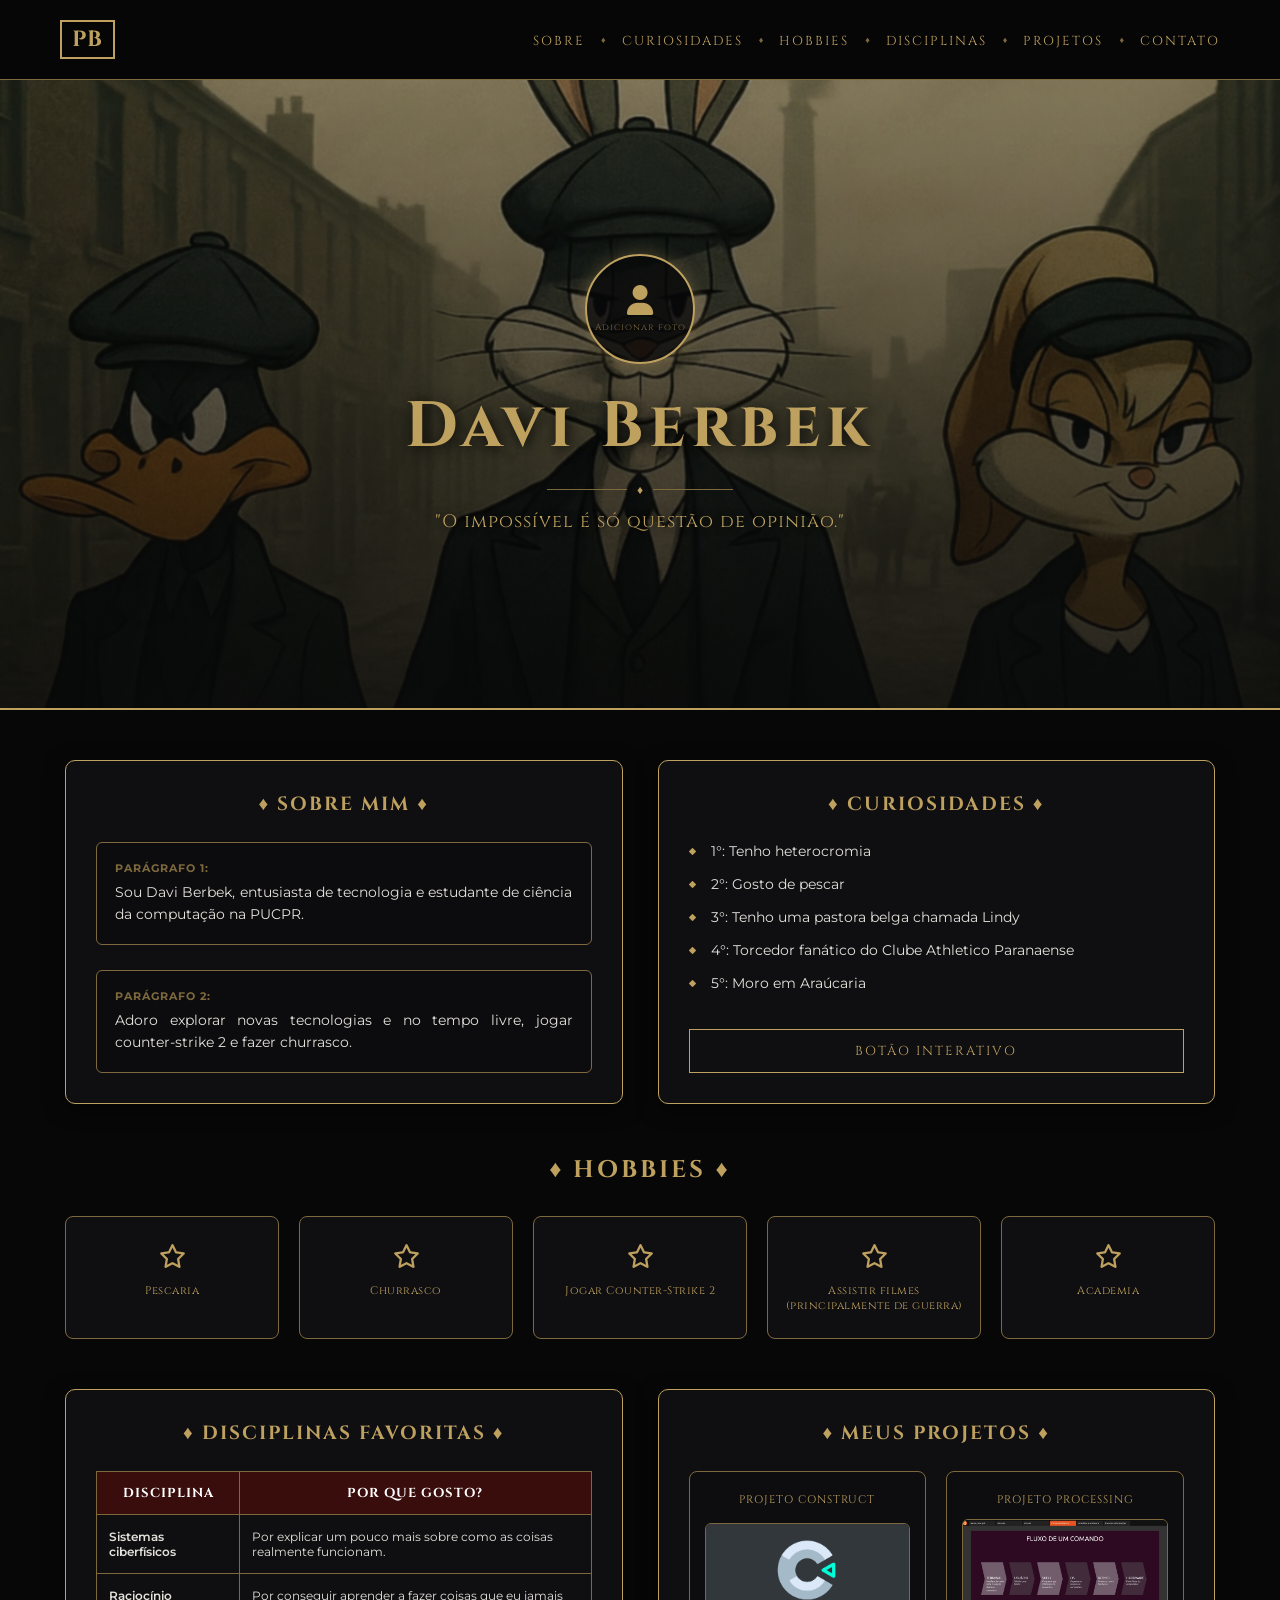
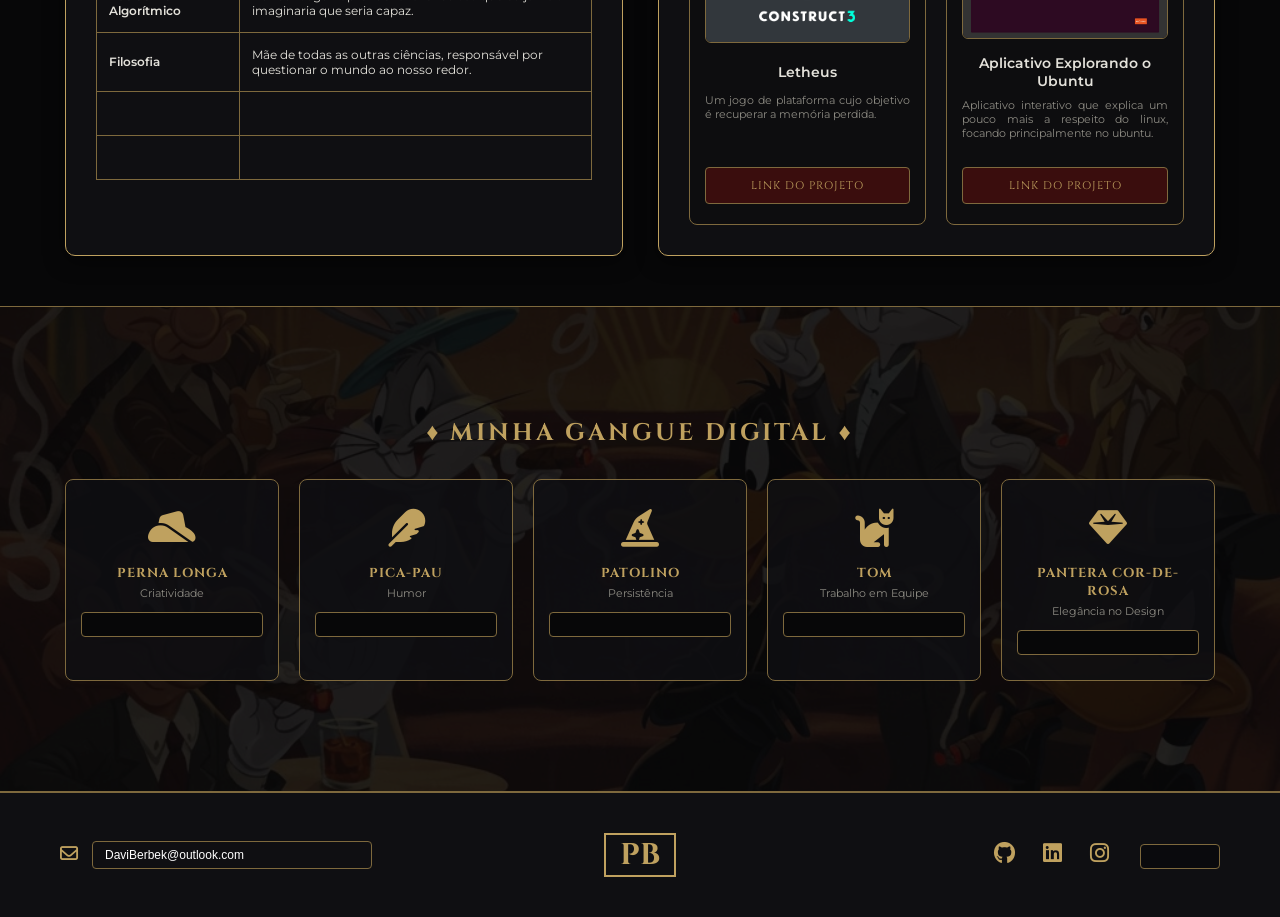
==== commit 71f09fca: "Quase pronto" ====
--- a/index.html
+++ b/index.html
@@ -1,978 +1,250 @@
 <!DOCTYPE html>
 <html lang="pt-BR">
 <head>
-  <meta charset="UTF-8" />
-  <meta name="viewport" content="width=device-width, initial-scale=1.0" />
-  <title>Portfólio</title>
-  <style>
-    /* =====================================================
-       VARIÁVEIS GLOBAIS — edite aqui para mudar as cores
-       ===================================================== */
-    :root {
-      --ouro:       #c8973a;
-      --ouro-claro: #e8c472;
-      --ouro-escuro:#8a6220;
-      --preto:      #0d0d0d;
-      --fundo:      #111111;
-      --fundo-card: #1a1a1a;
-      --fundo-card2:#161616;
-      --borda:      #3a2e10;
-      --texto:      #d4b87a;
-      --texto-claro:#f0dfa0;
-      --vermelho:   #6b1a1a;
-      --vermelho-borda: #8b2020;
-    }
-
-    /* =====================================================
-       RESET E BASE
-       ===================================================== */
-    * { margin: 0; padding: 0; box-sizing: border-box; }
-
-    body {
-      background-color: var(--preto);
-      color: var(--texto);
-      font-family: 'Georgia', serif;
-      line-height: 1.6;
-    }
-
-    /* Divisor dourado decorativo usado nos títulos */
-    .divisor {
-      display: inline-flex;
-      align-items: center;
-      gap: 8px;
-      color: var(--ouro);
-      font-size: 14px;
-    }
-    .divisor::before,
-    .divisor::after {
-      content: '';
-      display: inline-block;
-      width: 30px;
-      height: 1px;
-      background: var(--ouro);
-    }
-
-    /* Título de seção padrão */
-    .titulo-secao {
-      text-align: center;
-      font-size: 22px;
-      font-weight: bold;
-      letter-spacing: 3px;
-      color: var(--ouro-claro);
-      text-transform: uppercase;
-      margin-bottom: 24px;
-      display: flex;
-      align-items: center;
-      justify-content: center;
-      gap: 12px;
-    }
-    .titulo-secao::before,
-    .titulo-secao::after {
-      content: '⬥';
-      font-size: 12px;
-      color: var(--ouro-escuro);
-    }
-    /* Linha horizontal decorativa ao lado do título */
-    .titulo-linha {
-      display: inline-block;
-      width: 40px;
-      height: 1px;
-      background: var(--ouro-escuro);
-      vertical-align: middle;
-    }
-
-    /* =====================================================
-       NAVEGAÇÃO (TOPO)
-       Para mudar os itens do menu, edite o <ul> em HTML
-       ===================================================== */
-    nav {
-      background: rgba(10, 8, 3, 0.97);
-      border-bottom: 1px solid var(--borda);
-      padding: 14px 40px;
-      display: flex;
-      align-items: center;
-      justify-content: space-between;
-      position: sticky;
-      top: 0;
-      z-index: 100;
-    }
-
-    /* Logo PB no canto esquerdo */
-    .nav-logo {
-      border: 1px solid var(--ouro-escuro);
-      color: var(--ouro);
-      font-size: 16px;
-      font-weight: bold;
-      width: 44px;
-      height: 44px;
-      display: flex;
-      align-items: center;
-      justify-content: center;
-      letter-spacing: 1px;
-    }
-
-    nav ul {
-      list-style: none;
-      display: flex;
-      gap: 6px;
-      align-items: center;
-    }
-
-    nav ul li {
-      display: flex;
-      align-items: center;
-      gap: 6px;
-    }
-
-    /* Losango decorativo entre itens */
-    nav ul li:not(:last-child)::after {
-      content: '◆';
-      font-size: 6px;
-      color: var(--ouro-escuro);
-    }
-
-    nav ul li a {
-      color: var(--ouro);
-      text-decoration: none;
-      font-size: 13px;
-      letter-spacing: 2px;
-      text-transform: uppercase;
-      transition: color 0.2s;
-    }
-
-    nav ul li a:hover { color: var(--ouro-claro); }
-
-    /* =====================================================
-       HERO / BANNER PRINCIPAL
-       — Troque o texto "NOME" e a frase abaixo
-       — Troque o src da imagem de fundo (background-image)
-       ===================================================== */
-    #hero {
-      position: relative;
-      min-height: 420px;
-      display: flex;
-      flex-direction: column;
-      justify-content: center;
-      padding: 60px 60px;
-      /* 👇 TROQUE ESTA URL pela URL da sua imagem de fundo */
-      background-size: cover;
-      background-position: center top;
-      overflow: hidden;
-    }
-
-    /* Overlay escuro para legibilidade */
-    #hero::before {
-      content: '';
-      position: absolute;
-      inset: 0;
-      background: linear-gradient(to right, rgba(0,0,0,0.85) 40%, rgba(0,0,0,0.3) 100%);
-    }
-
-    .hero-conteudo { position: relative; z-index: 2; max-width: 420px; 
-  }
-    .hero-foto {
-      width: 160px;
-      height: 160px;
-      border-radius: 50%;           /* circular; mude para 4px para quadrada */
-      object-fit: cover;            /* preenche o círculo sem distorcer */
-      border: 3px solid var(--ouro);
-      box-shadow: 0 0 20px rgba(200, 151, 58, 0.4);
-      flex-shrink: 0;               /* impede que a foto encolha */
-    }
-
-    /* 👇 SEU NOME APARECE AQUI — edite o texto em HTML */
-    .hero-nome {
-      font-size: 80px;
-      font-weight: 900;
-      color: var(--ouro);
-      line-height: 1;
-      text-shadow: 2px 2px 12px rgba(0,0,0,0.8);
-      font-style: italic;
-      letter-spacing: -1px;
-    }
-
-    /* Linha dourada decorativa sob o nome */
-    .hero-divider {
-      width: 160px;
-      height: 2px;
-      background: linear-gradient(to right, var(--ouro), transparent);
-      margin: 14px 0;
-    }
-
-    /* 👇 SUA FRASE/SLOGAN — edite o texto em HTML */
-    .hero-frase {
-      color: var(--texto-claro);
-      font-size: 17px;
-      font-style: italic;
-      letter-spacing: 1px;
-    }
-
-    /* =====================================================
-       GRID PRINCIPAL — "Sobre Mim" e "Curiosidades"
-       ===================================================== */
-    .grid-topo {
-      display: grid;
-      grid-template-columns: 1fr 1fr;
-      gap: 16px;
-      padding: 24px 24px 0;
-    }
-
-    /* Card reutilizável com borda dourada */
-    .card {
-      background: var(--fundo-card);
-      border: 1px solid var(--borda);
-      border-radius: 4px;
-      padding: 28px;
-    }
-
-    /* =====================================================
-       SOBRE MIM
-       — Edite os textos dos <textarea> em HTML
-       ===================================================== */
-    #sobre { }
-
-    .campo-label {
-      font-size: 12px;
-      color: var(--ouro-escuro);
-      letter-spacing: 1px;
-      margin-bottom: 6px;
-    }
-
-    /* Campos de texto editáveis diretamente no site */
-    .campo-texto {
-      width: 100%;
-      background: #0e0e0e;
-      border: 1px solid var(--borda);
-      color: var(--texto-claro);
-      padding: 10px 14px;
-      font-family: inherit;
-      font-size: 14px;
-      resize: vertical;
-      min-height: 70px;
-      border-radius: 2px;
-      outline: none;
-      margin-bottom: 16px;
-      transition: border-color 0.2s;
-    }
-
-    .campo-texto:focus { border-color: var(--ouro-escuro); }
-
-    /* =====================================================
-       CURIOSIDADES
-       — Edite os textos dos <li> em HTML
-       ===================================================== */
-    #curiosidades ul {
-      list-style: none;
-      margin-bottom: 20px;
-    }
-
-    #curiosidades ul li {
-      padding: 8px 0;
-      border-bottom: 1px solid var(--borda);
-      font-size: 14px;
-      color: var(--texto-claro);
-      display: flex;
-      align-items: center;
-      gap: 10px;
-    }
-
-    #curiosidades ul li::before {
-      content: '◆';
-      color: var(--ouro);
-      font-size: 10px;
-      flex-shrink: 0;
-    }
-
-    /* Botão interativo de curiosidades */
-    #btn-curiosidade {
-      display: block;
-      margin: 0 auto;
-      background: transparent;
-      border: 1px solid var(--ouro);
-      color: var(--ouro);
-      padding: 10px 28px;
-      font-family: inherit;
-      font-size: 12px;
-      letter-spacing: 2px;
-      text-transform: uppercase;
-      cursor: pointer;
-      transition: background 0.2s, color 0.2s;
-    }
-
-    #btn-curiosidade:hover {
-      background: var(--ouro);
-      color: var(--preto);
-    }
-
-    /* Painel oculto que aparece ao clicar no botão */
-    #painel-extra {
-      display: none;
-      margin-top: 16px;
-      background: #0e0e0e;
-      border: 1px solid var(--borda);
-      padding: 14px;
-      font-size: 13px;
-      color: var(--texto-claro);
-      border-radius: 2px;
-      animation: fadeIn 0.3s ease;
-    }
-
-    @keyframes fadeIn { from { opacity: 0; transform: translateY(6px); } to { opacity: 1; transform: translateY(0); } }
-
-    /* =====================================================
-       HOBBIES
-       — Para ADICIONAR ou REMOVER um hobby, copie/apague
-         um <div class="hobby-card"> em HTML
-       — Troque o ícone (☆) pelo emoji ou símbolo desejado
-       ===================================================== */
-    #hobbies {
-      margin: 16px 24px 0;
-    }
-
-    .hobbies-grid {
-      display: grid;
-      grid-template-columns: repeat(5, 1fr);
-      gap: 12px;
-    }
-
-    .hobby-card {
-      background: var(--fundo-card);
-      border: 1px solid var(--borda);
-      border-radius: 4px;
-      padding: 24px 12px;
-      text-align: center;
-      cursor: pointer;
-      transition: border-color 0.2s, transform 0.2s;
-    }
-
-    .hobby-card:hover {
-      border-color: var(--ouro);
-      transform: translateY(-3px);
-    }
-
-    /* Ícone circular do hobby */
-    .hobby-icone {
-      width: 48px;
-      height: 48px;
-      border: 1px solid var(--ouro-escuro);
-      border-radius: 50%;
-      display: flex;
-      align-items: center;
-      justify-content: center;
-      margin: 0 auto 14px;
-      font-size: 22px;
-      color: var(--ouro);
-    }
-
-    .hobby-nome {
-      font-size: 12px;
-      letter-spacing: 2px;
-      color: var(--ouro);
-      text-transform: uppercase;
-    }
-
-    /* =====================================================
-       GRID INFERIOR — "Disciplinas" e "Projetos"
-       ===================================================== */
-    .grid-baixo {
-      display: grid;
-      grid-template-columns: 1fr 1fr;
-      gap: 16px;
-      padding: 16px 24px 0;
-    }
-
-    /* =====================================================
-       DISCIPLINAS FAVORITAS
-       — Para adicionar linhas, copie um <tr> dentro do <tbody>
-       — Preencha <td> com disciplina e motivo
-       ===================================================== */
-    #disciplinas table {
-      width: 100%;
-      border-collapse: collapse;
-      font-size: 13px;
-    }
-
-    #disciplinas thead th {
-      background: var(--vermelho);
-      color: var(--ouro-claro);
-      padding: 10px 14px;
-      text-align: left;
-      letter-spacing: 1px;
-      font-size: 12px;
-      text-transform: uppercase;
-      border: 1px solid var(--vermelho-borda);
-    }
-
-    #disciplinas tbody tr {
-      border-bottom: 1px solid var(--borda);
-      transition: background 0.15s;
-    }
-
-    #disciplinas tbody tr:hover { background: #1e1a0e; }
-
-    #disciplinas tbody td {
-      padding: 9px 14px;
-      color: var(--texto-claro);
-    }
-
-    /* =====================================================
-       MEUS PROJETOS
-       — Para cada projeto, edite o título, descrição e link
-       — Troque o src da <img> pela imagem do seu projeto
-       — Para ADICIONAR projeto, copie um <div class="projeto-item">
-       ===================================================== */
-    .projetos-grid {
-      display: grid;
-      grid-template-columns: 1fr 1fr;
-      gap: 16px;
-    }
-
-    .projeto-item { }
-
-    .projeto-label {
-      font-size: 11px;
-      letter-spacing: 2px;
-      color: var(--ouro);
-      text-transform: uppercase;
-      text-align: center;
-      margin-bottom: 8px;
-    }
-
-    /* Área da imagem do projeto (quadrado cinza por padrão) */
-    .projeto-img {
-      width: 100%;
-      height: 130px;
-      background: #1e1e1e;
-      border: 1px solid var(--borda);
-      display: flex;
-      align-items: center;
-      justify-content: center;
-      color: #444;
-      font-size: 11px;
-      margin-bottom: 10px;
-      overflow: hidden;
-      padding: 8px;
-    }
-
-    /* object-fit: contain garante que a imagem apareça inteira sem corte */
-    .projeto-img img {
-      max-width: 100%;
-      max-height: 100%;
-      object-fit: contain;
-    }
-
-    .projeto-titulo {
-      text-align: center;
-      font-size: 13px;
-      color: var(--texto-claro);
-      margin-bottom: 8px;
-    }
-
-    .projeto-desc {
-      width: 100%;
-      background: #0e0e0e;
-      border: 1px solid var(--borda);
-      color: var(--texto);
-      padding: 8px 10px;
-      font-family: inherit;
-      font-size: 12px;
-      resize: vertical;
-      min-height: 50px;
-      border-radius: 2px;
-      outline: none;
-      margin-bottom: 8px;
-    }
-
-    /* Botão de link do projeto */
-    .projeto-link {
-      display: block;
-      text-align: center;
-      background: var(--vermelho);
-      border: 1px solid var(--vermelho-borda);
-      color: var(--ouro-claro);
-      padding: 8px;
-      font-size: 11px;
-      letter-spacing: 2px;
-      text-transform: uppercase;
-      text-decoration: none;
-      transition: background 0.2s;
-      cursor: pointer;
-    }
-
-    .projeto-link:hover { background: #8b2424; }
-
-    /* =====================================================
-       MINHA GANGUE DIGITAL
-       — Para TROCAR os membros, edite cada <div class="membro">
-       — Troque o ícone (SVG inline), o nome e a descrição
-       ===================================================== */
-    #gangue {
-      margin: 16px 24px 0;
-    }
-
-    .gangue-grid {
-      display: grid;
-      grid-template-columns: repeat(5, 1fr);
-      gap: 16px;
-      text-align: center;
-    }
-
-    .membro { }
-
-    .membro-icone {
-      height: 64px;
-      display: flex;
-      align-items: center;
-      justify-content: center;
-      margin-bottom: 10px;
-      color: var(--ouro);
-    }
-
-    .membro-icone svg { width: 44px; height: 44px; stroke: var(--ouro); fill: none; stroke-width: 1.5; }
-
-    .membro-nome {
-      font-size: 12px;
-      letter-spacing: 2px;
-      color: var(--ouro);
-      text-transform: uppercase;
-      margin-bottom: 4px;
-    }
-
-    .membro-desc {
-      font-size: 12px;
-      color: var(--ouro-escuro);
-      margin-bottom: 10px;
-    }
-
-    /* Campo editável para o nome/link do membro */
-    .membro-campo {
-      width: 100%;
-      background: #0e0e0e;
-      border: 1px solid var(--borda);
-      color: var(--texto);
-      padding: 6px 8px;
-      font-family: inherit;
-      font-size: 12px;
-      border-radius: 2px;
-      outline: none;
-      text-align: center;
-    }
-
-    /* =====================================================
-       RODAPÉ
-       ===================================================== */
-    footer {
-      margin-top: 24px;
-      background: #0a0800;
-      border-top: 1px solid var(--borda);
-      padding: 20px 40px;
-      display: flex;
-      align-items: center;
-      justify-content: space-between;
-    }
-
-    .footer-esq, .footer-dir {
-      display: flex;
-      align-items: center;
-      gap: 10px;
-    }
-
-    .footer-icon {
-      color: var(--ouro);
-      font-size: 18px;
-      text-decoration: none;
-      transition: color 0.2s;
-    }
-
-    .footer-icon:hover { color: var(--ouro-claro); }
-
-    /* Campo de e-mail no rodapé */
-    .footer-campo {
-      background: #0e0e0e;
-      border: 1px solid var(--borda);
-      color: var(--texto);
-      padding: 6px 12px;
-      font-family: inherit;
-      font-size: 12px;
-      border-radius: 2px;
-      outline: none;
-      width: 160px;
-    }
-
-    .footer-logo {
-      text-align: center;
-      color: var(--ouro);
-      font-size: 20px;
-      font-weight: bold;
-      border: 1px solid var(--ouro-escuro);
-      width: 44px;
-      height: 44px;
-      display: flex;
-      align-items: center;
-      justify-content: center;
-    }
-
-    /* =====================================================
-       RESPONSIVIDADE — telas menores
-       ===================================================== */
-    @media (max-width: 900px) {
-      .grid-topo, .grid-baixo { grid-template-columns: 1fr; }
-      .hobbies-grid { grid-template-columns: repeat(3, 1fr); }
-      .gangue-grid  { grid-template-columns: repeat(3, 1fr); }
-      .hero-nome    { font-size: 52px; }
-      nav ul        { gap: 4px; }
-      nav ul li a   { font-size: 11px; }
-    }
-
-    @media (max-width: 600px) {
-      .hobbies-grid { grid-template-columns: repeat(2, 1fr); }
-      .gangue-grid  { grid-template-columns: repeat(2, 1fr); }
-      .projetos-grid { grid-template-columns: 1fr; }
-      .hero-nome    { font-size: 40px; }
-      nav { flex-direction: column; gap: 12px; }
-    }
-  </style>
+    <meta charset="UTF-8">
+    <meta name="viewport" content="width=device-width, initial-scale=1.0">
+    <title>Davi Berbek - Portfólio Premium</title>
+    <link rel="stylesheet" href="style.css">
+    <link href="https://fonts.googleapis.com/css2?family=Cinzel+Decorative:wght@700&family=Cinzel:wght@400;600;700&family=Montserrat:wght@300;400;500;700&display=swap" rel="stylesheet">
+    <link rel="stylesheet" href="https://cdnjs.cloudflare.com/ajax/libs/font-awesome/6.4.0/css/all.min.css">
 </head>
 <body>
 
-  <!-- =====================================================
-       NAVEGAÇÃO
-       Para adicionar itens: copie um <li><a href="...">...</a></li>
-       Para mudar o destino: edite o href="#id-da-secao"
-       ===================================================== -->
-  <nav>
-    <div class="nav-logo">PB</div>
-    <ul>
-      <li><a href="#sobre">Sobre</a></li>
-      <li><a href="#curiosidades">Curiosidades</a></li>
-      <li><a href="#hobbies">Hobbies</a></li>
-      <li><a href="#disciplinas">Disciplinas</a></li>
-      <li><a href="#projetos">Projetos</a></li>
-      <li><a href="#gangue">Contato</a></li>
-    </ul>
-  </nav>
-
-  <!-- =====================================================
-       HERO — MUDE SEU NOME E FRASE AQUI
-       Para trocar a imagem de fundo, edite background-image
-       no CSS acima (seção #hero)
-       ===================================================== -->
-  <section id="hero">
-    <div class="hero-conteudo">
-      <!-- 👇 SUA FOTO — troque o src pela URL da sua foto -->
-      <img class="hero-foto"
-  src="/images/pernalonga.png"
-  alt="Minha foto"
->
-      <!-- 👇 SEU NOME -->
-      <h1 class="hero-nome">Davi Berbek</h1>
-      <div class="hero-divider"></div>
-      <!-- 👇 SUA FRASE FAVORITA / SLOGAN -->
-      <p class="hero-frase">O impossível é apenas questão de opinião</p>
+    <header class="navbar">
+        <div class="logo-container">
+            <div class="logo-badge">PB</div>
+        </div>
+        <nav>
+            <ul class="nav-links">
+                <li><a href="#sobre">SOBRE</a></li>
+                <li class="separator">♦</li>
+                <li><a href="#curiosidades">CURIOSIDADES</a></li>
+                <li class="separator">♦</li>
+                <li><a href="#hobbies">HOBBIES</a></li>
+                <li class="separator">♦</li>
+                <li><a href="#disciplinas">DISCIPLINAS</a></li>
+                <li class="separator">♦</li>
+                <li><a href="#projetos">PROJETOS</a></li>
+                <li class="separator">♦</li>
+                <li><a href="#contato">CONTATO</a></li>
+            </ul>
+        </nav>
+    </header>
+
+    <section class="hero-section">
+        <div class="hero-overlay">
+            <div class="hero-content">
+              <div class="hero-avatar-wrapper">
+        <label for="avatar-upload" class="hero-avatar-circle" title="Clique para adicionar foto">
+            <img id="avatar-preview" src="" alt="" class="avatar-img" style="display:none;">
+            <span class="hero-avatar-placeholder" id="avatar-placeholder">
+                <i class="fa-solid fa-user"></i>
+                <span class="avatar-hint">Adicionar foto</span>
+            </span>
+        </label>
+        <input type="file" id="avatar-upload" accept="image/*" style="display:none;">
     </div>
-  </section>
-
-  <!-- =====================================================
-       GRID TOPO: SOBRE MIM + CURIOSIDADES
-       ===================================================== -->
-  <div class="grid-topo">
-
-    <!-- SOBRE MIM -->
-    <div class="card" id="sobre">
-      <h2 class="titulo-secao">Sobre Mim</h2>
-
-      <p class="campo-label">Parágrafo 1:</p>
-      <!-- 👇 ESCREVA SEU PRIMEIRO PARÁGRAFO AQUI -->
-      <textarea class="campo-texto" placeholder="Olá, meu nome é Davi Berbek, tenho 17 anos, moro em Araúcaria e sou estudante de ciência da computação."></textarea>
-
-      <p class="campo-label">Parágrafo 2:</p>
-      <!-- 👇 ESCREVA SEU SEGUNDO PARÁGRAFO AQUI -->
-      <textarea class="campo-texto" placeholder="Além de ser entusiasta de tecnologia e fánatico pelo meu time de futebol."></textarea>
+                <h1 class="hero-title">Davi Berbek</h1>
+                <div class="hero-decorator">
+                    <span class="line"></span>
+                    <span class="diamond">♦</span>
+                    <span class="line"></span>
+                </div>
+                <p class="hero-subtitle">"O impossível é só questão de opinião."</p>
+            </div>
+        </div>
+    </section>
+
+    <main class="main-wrapper grid-2">
+        
+        <section id="sobre" class="content-box">
+            <h2 class="box-title">♦ SOBRE MIM ♦</h2>
+            <div class="inner-field">
+                <span class="field-label">Parágrafo 1:</span>
+                <p class="field-text text-justify">Sou Davi Berbek, entusiasta de tecnologia e estudante de ciência da computação na PUCPR.</p>
+            </div>
+            <div class="inner-field mt-25">
+                <span class="field-label">Parágrafo 2:</span>
+                <p class="field-text text-justify"> Adoro explorar novas tecnologias e no tempo livre, jogar counter-strike 2 e fazer churrasco.
+        </section>
+
+        <section id="curiosidades" class="content-box flex-between">
+            <div>
+                <h2 class="box-title">♦ CURIOSIDADES ♦</h2>
+                <ul class="custom-list">
+                    <li><i class="fa-solid fa-diamond gold-diamond"></i> 1°: Tenho heterocromia</li>
+                    <li><i class="fa-solid fa-diamond gold-diamond"></i> 2°: Gosto de pescar</li>
+                    <li><i class="fa-solid fa-diamond gold-diamond"></i> 3°: Tenho uma pastora belga chamada Lindy</li>
+                    <li><i class="fa-solid fa-diamond gold-diamond"></i> 4°: Torcedor fanático do Clube Athletico Paranaense</li>
+                    <li><i class="fa-solid fa-diamond gold-diamond"></i> 5°: Moro em Araúcaria</li>
+                </ul>
+            </div>
+            <button id="btn-interativo" class="btn-gold-action">BOTÃO INTERATIVO</button>
+        </section>
+
+    </main>
+
+    <section id="hobbies" class="main-wrapper">
+        <div class="center-title-wrapper">
+            <h2 class="global-title">♦ HOBBIES ♦</h2>
+        </div>
+        <div class="grid-5">
+            <div class="card-hobby">
+                <div class="star-icon"><i class="fa-regular fa-star"></i></div>
+                <span class="hobby-name">Pescaria</span>
+            </div>
+            <div class="card-hobby">
+                <div class="star-icon"><i class="fa-regular fa-star"></i></div>
+                <span class="hobby-name">Churrasco</span>
+            </div>
+            <div class="card-hobby">
+                <div class="star-icon"><i class="fa-regular fa-star"></i></div>
+                <span class="hobby-name">Jogar Counter-Strike 2</span>
+            </div>
+            <div class="card-hobby">
+                <div class="star-icon"><i class="fa-regular fa-star"></i></div>
+                <span class="hobby-name">Assistir filmes (principalmente de guerra)</span>
+            </div>
+            <div class="card-hobby">
+                <div class="star-icon"><i class="fa-regular fa-star"></i></div>
+                <span class="hobby-name">Academia</span>
+            </div>
+        </div>
+    </section>
+
+    <div class="main-wrapper grid-2">
+        
+        <section id="disciplinas" class="content-box">
+            <h2 class="box-title">♦ DISCIPLINAS FAVORITAS ♦</h2>
+            <table class="gold-table">
+                <thead>
+                    <tr>
+                        <th class="text-center">DISCIPLINA</th>
+                        <th class="text-center">POR QUE GOSTO?</th>
+                    </tr>
+                </thead>
+                <tbody>
+                    <tr>
+                        <td class="font-bold">Sistemas ciberfísicos</td>
+                        <td>Por explicar um pouco mais sobre como as coisas realmente funcionam.</td>
+                    </tr>
+                    <tr>
+                        <td class="font-bold">Raciocínio Algorítmico</td>
+                        <td>Por conseguir aprender a fazer coisas que eu jamais imaginaria que seria capaz.</td>
+                    </tr>
+                    <tr>
+                        <td class="font-bold">Filosofia</td>
+                        <td>Mãe de todas as outras ciências, responsável por questionar o mundo ao nosso redor.</td>
+                    </tr>
+                    <tr>
+                        <td>&nbsp;</td>
+                        <td>&nbsp;</td>
+                    </tr>
+                    <tr>
+                        <td>&nbsp;</td>
+                        <td>&nbsp;</td>
+                    </tr>
+                </tbody>
+            </table>
+        </section>
+
+        <section id="projetos" class="content-box">
+            <h2 class="box-title">♦ MEUS PROJETOS ♦</h2>
+            <div class="grid-2-internal">
+                
+                <div class="project-item">
+                    <span class="project-category">PROJETO CONSTRUCT</span>
+                    <div class="project-preview">
+                        <img src="/images/og-image-promo.png" alt="Letheus" class="project-img">
+                    </div>
+                    <h3 class="project-title-text">Letheus</h3>
+                    <p class="project-description">Um jogo de plataforma cujo objetivo é recuperar a memória perdida.</p>
+                    <a href="https://www.construct.net/en/free-online-games/lunae-solis-85527/play" target="_blank" class="btn-maroon">LINK DO PROJETO</a>
+                </div>
+
+                <div class="project-item">
+                    <span class="project-category">PROJETO PROCESSING</span>
+                    <div class="project-preview">
+                        <img src="/images/aplicativo.jpeg" alt="Aplicativo Explorando o Ubuntu" class="project-img">
+                    </div>
+                    <h3 class="project-title-text">Aplicativo Explorando o Ubuntu</h3>
+                    <p class="project-description">Aplicativo interativo que explica um pouco mais a respeito do linux, focando principalmente no ubuntu.</p>
+                    <a href="https://github.com/0Londero/processing_exploring_ubuntu" target="_blank" class="btn-maroon">LINK DO PROJETO</a>
+                </div>
+
+            </div>
+        </section>
+
     </div>
 
-    <!-- CURIOSIDADES -->
-    <div class="card" id="curiosidades">
-      <h2 class="titulo-secao">Curiosidades</h2>
-
-      <!-- 👇 EDITE CADA <li> COM UMA CURIOSIDADE SUA -->
-      <ul>
-        <li>Tenho Heterocromia</li>
-        <li>Gosto muito de jogar CS2</li>
-        <li>Curto pescar</li>
-        <li>Amo fazer churrasco</li>
-        <li>Gosto de assistir meu time jogando (as vezes)</li>
-      </ul>
-
-      <!-- Botão que revela uma curiosidade extra -->
-      <button id="btn-curiosidade" onclick="toggleExtra()">Curiosidade Extra</button>
-
-      <!-- 👇 TEXTO SECRETO QUE APARECE AO CLICAR NO BOTÃO -->
-      <div id="painel-extra">
-        🎭 Curiosidade bônus: Tenho uma pastora belga chamada Lindy!
-      </div>
+    <section id="gangue" class="gang-section">
+        <div class="gang-overlay">
+            <div class="main-wrapper">
+                <div class="center-title-wrapper">
+                    <h2 class="global-title">♦ MINHA GANGUE DIGITAL ♦</h2>
+                </div>
+                <div class="grid-5">
+                    <div class="gang-member">
+                        <div class="gang-avatar-icon"><i class="fa-solid fa-hat-cowboy-side"></i></div>
+                        <h3>PERNA LONGA</h3>
+                        <span class="gang-role">Criatividade</span>
+                        <div class="status-indicator"></div>
+                    </div>
+                    <div class="gang-member">
+                        <div class="gang-avatar-icon"><i class="fa-solid fa-feather"></i></div>
+                        <h3>PICA-PAU</h3>
+                        <span class="gang-role">Humor</span>
+                        <div class="status-indicator"></div>
+                    </div>
+                    <div class="gang-member">
+                        <div class="gang-avatar-icon"><i class="fa-solid fa-hat-wizard"></i></div>
+                        <h3>PATOLINO</h3>
+                        <span class="gang-role">Persistência</span>
+                        <div class="status-indicator"></div>
+                    </div>
+                    <div class="gang-member">
+                        <div class="gang-avatar-icon"><i class="fa-solid fa-cat"></i></div>
+                        <h3>TOM</h3>
+                        <span class="gang-role">Trabalho em Equipe</span>
+                        <div class="status-indicator"></div>
+                    </div>
+                    <div class="gang-member">
+                        <div class="gang-avatar-icon"><i class="fa-solid fa-gem"></i></div>
+                        <h3>PANTERA COR-DE-ROSA</h3>
+                        <span class="gang-role">Elegância no Design</span>
+                        <div class="status-indicator"></div>
+                    </div>
+                </div>
+            </div>
+        </div>
+    </section>
+
+    <footer id="contato" class="main-footer">
+        <div class="footer-segment text-left">
+            <i class="fa-regular fa-envelope footer-mail-icon"></i>
+            <input type="email" class="footer-email-box" value="DaviBerbek@outlook.com" readonly title="Email Pessoal">
+        </div>
+        
+        <div class="footer-segment text-center">
+            <div class="logo-badge-footer">PB</div>
+        </div>
+        
+        <div class="footer-segment text-right">
+            <a href="https://github.com/DaviBerbek" target="_blank" class="footer-social"><i class="fa-brands fa-github"></i></a>
+            <a href="https://www.linkedin.com/in/davi-berbek/" target="_blank" class="footer-social"><i class="fa-brands fa-linkedin"></i></a>
+            <a href="https://www.instagram.com/davi_berbek?igsh=OHlxeWk4ejBiOGhs" target="_blank" class="footer-social"><i class="fa-brands fa-instagram"></i></a>
+            
+            <div id="easter-egg-btn" class="footer-extra-box" title="PUCPR: davi.berbek@pucpr.edu.br"></div>
+        </div>
+    </footer>
+
+    <div id="easter-egg-modal" class="modal-overlay">
+        <div class="modal-container">
+            <span id="close-modal" class="modal-close-btn">&times;</span>
+            <img src="27079-nerd.png" alt="Easter Egg - Nerd" class="modal-img">
+        </div>
     </div>
 
-  </div><!-- fim .grid-topo -->
-
-  <!-- =====================================================
-       HOBBIES
-       Para ADICIONAR: copie um <div class="hobby-card">
-       Para REMOVER: apague um <div class="hobby-card">
-       Para trocar o ícone: coloque qualquer emoji no .hobby-icone
-       ===================================================== -->
-  <div class="card" id="hobbies" style="margin: 16px 24px 0;">
-    <h2 class="titulo-secao">Hobbies</h2>
-    <div class="hobbies-grid">
-
-      <!-- HOBBY 1 — troque o ícone e o nome -->
-      <div class="hobby-card">
-        <div class="hobby-icone">🎮</div>
-        <div class="hobby-nome">Jogar Video Games</div>
-      </div>
-
-      <!-- HOBBY 2 -->
-      <div class="hobby-card">
-        <div class="hobby-icone">⚽</div>
-        <div class="hobby-nome">Assistir futebol</div>
-      </div>
-
-      <!-- HOBBY 3 -->
-      <div class="hobby-card">
-        <div class="hobby-icone">🎣</div>
-        <div class="hobby-nome">Pescar</div>
-      </div>
-
-      <!-- HOBBY 4 -->
-      <div class="hobby-card">
-        <div class="hobby-icone">🏋️</div>
-        <div class="hobby-nome">Academia</div>
-      </div>
-
-      <!-- HOBBY 5 -->
-      <div class="hobby-card">
-        <div class="hobby-icone"> ☆ </div>
-        <div class="hobby-nome">Churrasco</div>
-      </div>
-
-    </div>
-  </div><!-- fim #hobbies -->
-
-  <!-- =====================================================
-       GRID BAIXO: DISCIPLINAS + PROJETOS
-       ===================================================== -->
-  <div class="grid-baixo">
-
-    <!-- DISCIPLINAS FAVORITAS -->
-    <div class="card" id="disciplinas">
-      <h2 class="titulo-secao">Disciplinas Favoritas</h2>
-      <table>
-        <thead>
-          <tr>
-            <th>Disciplina</th>
-            <th>Por que gosto?</th>
-          </tr>
-        </thead>
-        <tbody>
-          <!-- 👇 Edite cada linha com sua disciplina favorita -->
-          <tr>
-            <td>Matemática</td>
-            <td>Matemática é uma linguagem universal que permite compreender o mundo que vivemos</td>
-          </tr>
-          <tr>
-            <td>História</td>
-            <td>Gosto de estudar o passado da nossa civilização e como o ser humano evoluiu ao longo do tempo</td>
-          </tr>
-          <tr>
-            <td>História</td>
-            <td>Gosto de estudar o passado da nossa civilização e como o ser humano evoluiu ao longo do tempo</td>
-          </tr>
-          <tr>
-            <td>Geografia</td>
-            <td>Quero conhecer diferentes culturas e paisagens ao redor do mundo</td>
-          </tr>
-          </tr>
-          <tr>
-            <td>Física</td>
-            <td>Me interessa entender os princípios que regem o universo</td>
-          </tr>
-          <tr>
-            <td>Química</td>
-            <td>Gosto de descobrir como os elementos se combinam para criar novas substâncias</td>
-          </tr>
-        </tbody>
-      </table>
-    </div>
-
-    <!-- MEUS PROJETOS -->
-    <div class="card" id="projetos">
-      <h2 class="titulo-secao">Meus Projetos</h2>
-      <div class="projetos-grid">
-
-        <!-- PROJETO 1 — edite título, descrição e link -->
-        <div class="projeto-item">
-          <p class="projeto-label">Projeto Construct</p>
-          <!-- Para adicionar imagem: coloque <img src="URL" alt=""> dentro da .projeto-img -->
-          <div class="projeto-img"><img src="/images/og-image-promo.png" alt="Imagem Construct"></div>
-          <p class="projeto-titulo">Letheus</p>
-          <textarea class="projeto-desc" placeholder="Jogo futurista com atmosfera cyberpunk, cujo objetivo seja de recuperar suas memórias"></textarea>
-          <!-- 👇 Troque o href pelo link real do seu projeto -->
-          <a class="projeto-link" href="#" target="_blank">Link do Projeto</a>
-        </div>
-
-        <!-- PROJETO 2 -->
-        <div class="projeto-item">
-          <p class="projeto-label">Projeto Processing</p>
-          <div class="projeto-img"><img src="images/processing.png" alt="Imagem Processing"></div>
-          <p class="projeto-titulo">Título do Projeto</p>
-          <textarea class="projeto-desc" placeholder="Aplicativo que explica um pouco mais a respeito de linux e principalmente Ubuntu"></textarea>
-          <!-- 👇 Troque o href pelo link real do seu projeto -->
-          <a class="projeto-link" href="https://github.com/0Londero/processing_exploring_ubuntu" target="_blank">Link do Projeto</a>
-        </div>
-
-      </div>
-    </div>
-
-  </div><!-- fim .grid-baixo -->
-
-  <!-- =====================================================
-       MINHA GANGUE DIGITAL
-       Para TROCAR um membro: edite o SVG, o nome e a descrição
-       Para ADICIONAR: copie um <div class="membro">
-       ===================================================== -->
-  <div class="card" id="gangue" style="margin: 16px 24px 0;">
-    <h2 class="titulo-secao">Minha Gangue Digital</h2>
-    <div class="gangue-grid">
-
-      <!-- MEMBRO 1 — Perna Longa (Criatividade) -->
-      <div class="membro">
-        <div class="membro-icone">
-          <!-- Ícone: cartola -->
-          <svg viewBox="0 0 24 24"><path d="M4 18h16M6 18V12l6-8 6 8v6"/><rect x="3" y="18" width="18" height="2" rx="1"/></svg>
-        </div>
-        <p class="membro-nome">Perna Longa</p>
-        <p class="membro-desc">Criatividade</p>
-        <!-- 👇 Campo para colocar o nome/usuário desse membro -->
-        <input class="membro-campo" type="text" placeholder="Davi Berbek" />
-      </div>
-
-      <!-- MEMBRO 2 — Pica-Pau (Humor) -->
-      <div class="membro">
-        <div class="membro-icone">
-          <!-- Ícone: pena -->
-          <svg viewBox="0 0 24 24"><path d="M20 4C14 4 6 10 4 20c2-4 5-6 8-7-3 2-4 5-4 7 6-2 10-8 12-16z"/></svg>
-        </div>
-        <p class="membro-nome">Pica-Pau</p>
-        <p class="membro-desc">Humor</p>
-        <input class="membro-campo" type="text" placeholder="@usuário" />
-      </div>
-
-      <!-- MEMBRO 3 — Patolino (Persistência) -->
-      <div class="membro">
-        <div class="membro-icone">
-          <!-- Ícone: chapéu coco -->
-          <svg viewBox="0 0 24 24"><ellipse cx="12" cy="9" rx="7" ry="5"/><path d="M5 9v3a7 3 0 0014 0V9"/><line x1="3" y1="14" x2="21" y2="14"/></svg>
-        </div>
-        <p class="membro-nome">Patolino</p>
-        <p class="membro-desc">Persistência</p>
-        <input class="membro-campo" type="text" placeholder="@usuário" />
-      </div>
-
-      <!-- MEMBRO 4 — Tom (Trabalho em Equipe) -->
-      <div class="membro">
-        <div class="membro-icone">
-          <!-- Ícone: orelhas de gato -->
-          <svg viewBox="0 0 24 24"><path d="M4 20c0-4 1-8 4-10L4 4l4 4a8 8 0 018 0l4-4-4 6c3 2 4 6 4 10"/></svg>
-        </div>
-        <p class="membro-nome">Tom</p>
-        <p class="membro-desc">Trabalho em Equipe</p>
-        <input class="membro-campo" type="text" placeholder="@usuário" />
-      </div>
-
-      <!-- MEMBRO 5 — Pantera Cor-de-Rosa (Elegância) -->
-      <div class="membro">
-        <div class="membro-icone">
-          <!-- Ícone: bengala -->
-          <svg viewBox="0 0 24 24"><path d="M7 20c0-6 4-14 10-16"/><path d="M7 20c-2 0-3-1-3-2s1-2 3-2"/></svg>
-        </div>
-        <p class="membro-nome">Pantera Cor-de-Rosa</p>
-        <p class="membro-desc">Elegância no Design</p>
-        <input class="membro-campo" type="text" placeholder="@usuário" />
-      </div>
-
-    </div>
-  </div><!-- fim #gangue -->
-
-  <!-- =====================================================
-       RODAPÉ
-       — Troque os href dos ícones sociais pelos seus perfis
-       — Edite o e-mail no campo de texto
-       ===================================================== -->
-  <footer>
-    <!-- E-mail à esquerda -->
-    <div class="footer-esq">
-      <span class="footer-icon">✉</span>
-      <!-- 👇 Preencha com seu e-mail -->
-      <input class="footer-campo" type="email" placeholder="DaviBerbek@outlook.com" />
-    </div>
-
-    <!-- Logo central -->
-    <div class="footer-logo">PB</div>
-
-    <!-- Redes sociais à direita -->
-    <div class="footer-dir">
-      <!-- 👇 Troque os href pelos links das suas redes -->
-      <a class="footer-icon" href="https://github.com/DaviBerbek" target="_blank" title="GitHub">⌥</a>
-      <a class="footer-icon" href="https://linkedin.com/in/davi-berbek" target="_blank" title="LinkedIn">in</a>
-      <a class="footer-icon" href="https://instagram.com/davi_berbek/" target="_blank" title="Instagram">◎</a>
-      <input class="footer-campo" type="text" placeholder="DaviBerbek" />
-    </div>
-  </footer>
-
-  <!-- =====================================================
-       JAVASCRIPT
-       Funções interativas da página
-       ===================================================== -->
-  <script>
-    // -------------------------------------------------------
-    // toggleExtra()
-    // Mostra/esconde o painel de curiosidade bônus ao clicar
-    // no botão da seção Curiosidades
-    // -------------------------------------------------------
-    function toggleExtra() {
-      var painel = document.getElementById("painel-extra");
-      var btn    = document.getElementById("btn-curiosidade");
-
-      if (painel.style.display === "block") {
-        // Se já está visível, esconde
-        painel.style.display = "none";
-        btn.textContent = "Botão Interativo";
-      } else {
-        // Se está escondido, revela
-        painel.style.display = "block";
-        btn.textContent = "Esconder";
-      }
-    }
-
-    // -------------------------------------------------------
-    // Efeito de hover nas células da tabela de disciplinas
-    // Já funciona via CSS, mas aqui você pode adicionar
-    // lógica extra se quiser no futuro
-    // -------------------------------------------------------
-
-    // -------------------------------------------------------
-    // Scroll suave ao clicar nos links da navegação
-    // -------------------------------------------------------
-    var links = document.querySelectorAll("nav a");
-    for (var i = 0; i < links.length; i++) {
-      links[i].addEventListener("click", function(e) {
-        var alvo = document.querySelector(this.getAttribute("href"));
-        if (alvo) {
-          e.preventDefault();
-          alvo.scrollIntoView({ behavior: "smooth", block: "start" });
-        }
-      });
-    }
-  </script>
-
+    <script src="script.js"></script>
 </body>
 </html>
--- a/style.css
+++ b/style.css
@@ -0,0 +1,620 @@
+/* PALETA DE CORES BASE & CONFIGURAÇÕES */
+:root {
+    --primary-black: #070708;     
+    --box-dark: #0f0f12;          
+    --gold-accent: #bfa15f;       
+    --gold-darker: #7e693d;       
+    --maroon-red: #3a0d0d;        
+    --maroon-hover: #521414;      
+    --text-light: #e3e1da;        
+    --text-muted: #8c8a82;        
+}
+
+* {
+    margin: 0;
+    padding: 0;
+    box-sizing: border-box;
+}
+
+body {
+    background-color: var(--primary-black);
+    color: var(--text-light);
+    font-family: 'Montserrat', sans-serif;
+    overflow-x: hidden;
+}
+
+/* ALINHAMENTOS & UTILITÁRIOS */
+.text-center { text-align: center; }
+.text-left { text-align: left; }
+.text-right { text-align: right; }
+.text-justify { text-align: justify; }
+.font-bold { font-weight: 600; }
+.mt-25 { margin-top: 25px; }
+
+/* NAVBAR */
+.navbar {
+    display: flex;
+    justify-content: space-between;
+    align-items: center;
+    padding: 20px 60px;
+    border-bottom: 1px solid var(--gold-darker);
+    background-color: rgba(7, 7, 8, 0.95);
+    position: sticky;
+    top: 0;
+    z-index: 100;
+}
+
+.logo-badge {
+    font-family: 'Cinzel', serif;
+    color: var(--gold-accent);
+    font-size: 22px;
+    font-weight: 700;
+    border: 2px solid var(--gold-accent);
+    padding: 3px 10px;
+    letter-spacing: 1px;
+}
+
+.nav-links {
+    display: flex;
+    list-style: none;
+    align-items: center;
+}
+
+.nav-links a {
+    color: var(--gold-accent);
+    text-decoration: none;
+    font-family: 'Cinzel', serif;
+    font-size: 13px;
+    letter-spacing: 2px;
+    transition: color 0.3s;
+}
+
+.nav-links a:hover {
+    color: #fff;
+}
+
+.separator {
+    color: var(--gold-darker);
+    margin: 0 16px;
+    font-size: 9px;
+}
+
+/* HERO SECTION - RUA PEAKY BLINDERS */
+.hero-section {
+    position: relative;
+    height: 70vh;
+    min-height: 450px;
+    background-image: url('/images/gangue.png');
+    background-size: cover;
+    background-position: center 20%;
+    border-bottom: 2px solid var(--gold-accent);
+}
+
+.hero-overlay {
+    position: absolute;
+    top: 0;
+    left: 0;
+    width: 100%;
+    height: 100%;
+    background: linear-gradient(to bottom, rgba(7,7,8,0.4) 0%, rgba(7,7,8,0.85) 100%);
+    display: flex;
+    justify-content: center;
+    align-items: center;
+}
+
+.hero-content {
+    text-align: center;
+    padding: 0 20px;
+}
+
+.hero-title {
+    font-family: 'Cinzel', serif;
+    font-size: 64px;
+    color: var(--gold-accent);
+    letter-spacing: 6px;
+    text-shadow: 2px 2px 15px rgba(0, 0, 0, 0.9);
+}
+
+.hero-decorator {
+    display: flex;
+    align-items: center;
+    justify-content: center;
+    margin: 12px 0;
+}
+
+.hero-decorator .line {
+    width: 80px;
+    height: 1px;
+    background-color: var(--gold-darker);
+}
+
+.hero-decorator .diamond {
+    color: var(--gold-accent);
+    margin: 0 10px;
+    font-size: 12px;
+}
+
+.hero-subtitle {
+    font-family: 'Cinzel', serif;
+    font-size: 18px;
+    color: var(--gold-accent);
+    letter-spacing: 1px;
+    text-shadow: 1px 1px 8px rgba(0, 0, 0, 0.8);
+}
+
+/* CONTAINER METRICA */
+.main-wrapper {
+    max-width: 1200px;
+    margin: 50px auto;
+    padding: 0 25px;
+}
+
+.grid-2 {
+    display: grid;
+    grid-template-columns: 1fr 1fr;
+    gap: 35px;
+}
+
+.grid-5 {
+    display: grid;
+    grid-template-columns: repeat(5, 1fr);
+    gap: 20px;
+}
+
+/* CAIXAS DE CONTEÚDO */
+.content-box {
+    background-color: var(--box-dark);
+    border: 1px solid var(--gold-accent);
+    border-radius: 10px;
+    padding: 30px;
+    box-shadow: 0 5px 20px rgba(0,0,0,0.5);
+}
+
+.flex-between {
+    display: flex;
+    flex-direction: column;
+    justify-content: space-between;
+}
+
+.box-title {
+    font-family: 'Cinzel', serif;
+    color: var(--gold-accent);
+    font-size: 19px;
+    letter-spacing: 2px;
+    margin-bottom: 25px;
+    text-align: center;
+}
+
+.inner-field {
+    border: 1px solid var(--gold-darker);
+    border-radius: 6px;
+    padding: 18px;
+    background-color: rgba(0,0,0,0.2);
+}
+
+.field-label {
+    display: block;
+    font-size: 11px;
+    color: var(--gold-darker);
+    text-transform: uppercase;
+    font-weight: 700;
+    margin-bottom: 6px;
+    letter-spacing: 1px;
+}
+
+.field-text {
+    font-size: 14px;
+    color: var(--text-light);
+    line-height: 1.6;
+}
+
+/* LISTAS & CURIOSIDADES */
+.custom-list {
+    list-style: none;
+}
+
+.custom-list li {
+    font-size: 14px;
+    margin-bottom: 15px;
+    display: flex;
+    align-items: center;
+}
+
+.gold-diamond {
+    color: var(--gold-accent);
+    font-size: 7px;
+    margin-right: 15px;
+}
+
+/* BOTÕES GERAIS */
+.btn-gold-action {
+    background: transparent;
+    border: 1px solid var(--gold-accent);
+    color: var(--gold-accent);
+    padding: 12px;
+    font-family: 'Cinzel', serif;
+    font-size: 13px;
+    letter-spacing: 2px;
+    cursor: pointer;
+    width: 100%;
+    margin-top: 20px;
+    transition: background 0.3s, color 0.3s;
+}
+
+.btn-gold-action:hover {
+    background-color: var(--gold-accent);
+    color: var(--primary-black);
+    font-weight: bold;
+}
+
+/* SEÇÃO HOBBIES */
+.center-title-wrapper {
+    text-align: center;
+    margin-bottom: 30px;
+}
+
+.global-title {
+    font-family: 'Cinzel', serif;
+    color: var(--gold-accent);
+    font-size: 24px;
+    letter-spacing: 3px;
+}
+
+.card-hobby {
+    background-color: var(--box-dark);
+    border: 1px solid var(--gold-darker);
+    border-radius: 8px;
+    padding: 25px 10px;
+    text-align: center;
+    transition: transform 0.3s, border-color 0.3s;
+}
+
+.card-hobby:hover {
+    transform: translateY(-4px);
+    border-color: var(--gold-accent);
+}
+
+.star-icon {
+    font-size: 24px;
+    color: var(--gold-accent);
+    margin-bottom: 12px;
+}
+
+.hobby-name {
+    font-family: 'Cinzel', serif;
+    font-size: 11px;
+    color: var(--gold-accent);
+    letter-spacing: 0.5px;
+    display: block;
+}
+
+/* TABELAS */
+.gold-table {
+    width: 100%;
+    border-collapse: collapse;
+}
+
+.gold-table th {
+    background-color: var(--maroon-red);
+    color: #fff;
+    font-family: 'Cinzel', serif;
+    font-size: 13px;
+    letter-spacing: 1px;
+    padding: 12px;
+    border: 1px solid var(--gold-darker);
+}
+
+.gold-table td {
+    padding: 14px 12px;
+    border: 1px solid var(--gold-darker);
+    font-size: 12px;
+    color: var(--text-light);
+}
+
+/* PROJETOS (IMAGENS CORRIGIDAS) */
+.grid-2-internal {
+    display: grid;
+    grid-template-columns: 1fr 1fr;
+    gap: 20px;
+}
+
+.project-item {
+    border: 1px solid var(--gold-darker);
+    border-radius: 8px;
+    padding: 20px 15px;
+    text-align: center;
+    background-color: rgba(0,0,0,0.15);
+    display: flex;
+    flex-direction: column;
+    justify-content: space-between;
+}
+
+.project-category {
+    font-family: 'Cinzel', serif;
+    font-size: 11px;
+    color: var(--gold-accent);
+    letter-spacing: 1px;
+    display: block;
+    margin-bottom: 12px;
+}
+
+.project-preview {
+    height: 120px;
+    background-color: #050506;
+    border: 1px solid var(--gold-darker);
+    border-radius: 6px;
+    margin-bottom: 15px;
+    overflow: hidden;
+    display: flex;
+    justify-content: center;
+    align-items: center;
+}
+
+.project-img {
+    width: 100%;
+    height: 100%;
+    object-fit: cover; /* Faz a foto preencher o container sem distorcer */
+}
+
+.project-title-text {
+    font-size: 14px;
+    font-weight: 600;
+    margin-bottom: 8px;
+}
+
+.project-description {
+    font-size: 11px;
+    color: var(--text-muted);
+    margin-bottom: 15px;
+    min-height: 54px;
+    text-align: justify;
+}
+
+.btn-maroon {
+    display: block;
+    text-decoration: none;
+    background-color: var(--maroon-red);
+    color: var(--gold-accent);
+    border: 1px solid var(--gold-darker);
+    font-family: 'Cinzel', serif;
+    font-size: 11px;
+    letter-spacing: 1px;
+    padding: 10px 0;
+    border-radius: 4px;
+    transition: background 0.3s;
+}
+
+.btn-maroon:hover {
+    background-color: var(--maroon-hover);
+}
+
+/* GANGUE DIGITAL - PUB BG */
+.gang-section {
+    position: relative;
+    background-image: url('/images/bar.png');
+    background-size: cover;
+    background-position: center;
+    border-top: 1px solid var(--gold-darker);
+    border-bottom: 1px solid var(--gold-darker);
+}
+
+.gang-overlay {
+    width: 100%;
+    height: 100%;
+    padding: 60px 0;
+    background-color: rgba(7, 7, 8, 0.88);
+}
+
+.gang-member {
+    text-align: center;
+    background-color: rgba(15, 15, 18, 0.85);
+    border: 1px solid var(--gold-darker);
+    padding: 25px 15px;
+    border-radius: 8px;
+}
+
+.gang-avatar-icon {
+    font-size: 38px;
+    color: var(--gold-accent);
+    margin-bottom: 12px;
+}
+
+.gang-member h3 {
+    font-family: 'Cinzel', serif;
+    font-size: 13px;
+    color: var(--gold-accent);
+    letter-spacing: 1px;
+    margin-bottom: 4px;
+}
+
+.gang-role {
+    font-size: 11px;
+    color: var(--text-muted);
+    display: block;
+    margin-bottom: 12px;
+}
+
+.status-indicator {
+    border: 1px solid var(--gold-darker);
+    height: 25px;
+    background-color: var(--primary-black);
+    border-radius: 4px;
+}
+
+/* FOOTER */
+.main-footer {
+    display: flex;
+    justify-content: space-between;
+    align-items: center;
+    padding: 40px 60px;
+    border-top: 1px solid var(--gold-darker);
+    background-color: var(--box-dark);
+}
+
+.footer-segment { flex: 1; }
+
+.footer-email-box {
+    background: transparent;
+    border: 1px solid var(--gold-darker);
+    color: #fff;
+    padding: 6px 12px;
+    border-radius: 4px;
+    width: 280px;
+    font-size: 12px;
+}
+
+.footer-mail-icon {
+    color: var(--gold-accent);
+    font-size: 18px;
+    margin-right: 10px;
+    vertical-align: middle;
+}
+
+.logo-badge-footer {
+    font-family: 'Cinzel', serif;
+    font-size: 30px;
+    color: var(--gold-accent);
+    border: 2px solid var(--gold-accent);
+    display: inline-block;
+    padding: 0 14px;
+    font-weight: bold;
+}
+
+.footer-social {
+    color: var(--gold-accent);
+    font-size: 22px;
+    margin: 0 12px;
+    transition: color 0.3s;
+}
+
+.footer-social:hover { color: #fff; }
+
+.footer-extra-box {
+    display: inline-block;
+    border: 1px solid var(--gold-darker);
+    width: 80px;
+    height: 25px;
+    vertical-align: middle;
+    margin-left: 15px;
+    border-radius: 4px;
+    background-color: rgba(0,0,0,0.3);
+    cursor: pointer;
+    transition: background 0.3s;
+}
+
+.footer-extra-box:hover {
+    background-color: var(--maroon-red);
+}
+
+/* POP-UP / MODAL DO EASTER EGG */
+.modal-overlay {
+    display: none; /* Invisível por padrão */
+    position: fixed;
+    top: 0;
+    left: 0;
+    width: 100%;
+    height: 100%;
+    background-color: rgba(0, 0, 0, 0.9);
+    z-index: 1000;
+    justify-content: center;
+    align-items: center;
+}
+
+.modal-container {
+    position: relative;
+    max-width: 90%;
+    max-height: 85%;
+}
+
+.modal-img {
+    max-width: 100%;
+    max-height: 75vh;
+    border: 2px solid var(--gold-accent);
+    border-radius: 8px;
+    box-shadow: 0 0 25px rgba(191, 161, 95, 0.4);
+}
+
+.modal-close-btn {
+    position: absolute;
+    top: -15px;
+    right: -15px;
+    background-color: var(--maroon-red);
+    color: var(--gold-accent);
+    border: 1px solid var(--gold-darker);
+    border-radius: 50%;
+    width: 32px;
+    height: 32px;
+    text-align: center;
+    line-height: 28px;
+    font-weight: bold;
+    font-size: 22px;
+    cursor: pointer;
+    z-index: 1001;
+    transition: background 0.2s;
+}
+
+.modal-close-btn:hover {
+    background-color: var(--maroon-hover);
+    color: #fff;
+}
+.hero-avatar-wrapper {
+    display: flex;
+    justify-content: center;
+    margin-bottom: 20px;
+}
+
+.hero-avatar-circle {
+    width: 110px;
+    height: 110px;
+    border-radius: 50%;
+    border: 2px solid var(--gold-accent);
+    box-shadow: 0 0 18px rgba(191, 161, 95, 0.35);
+    background-color: rgba(7, 7, 8, 0.75);
+    display: flex;
+    flex-direction: column;
+    align-items: center;
+    justify-content: center;
+    cursor: pointer;
+    overflow: hidden;
+    transition: border-color 0.3s, box-shadow 0.3s;
+}
+
+.hero-avatar-circle:hover {
+    border-color: #fff;
+    box-shadow: 0 0 24px rgba(191, 161, 95, 0.6);
+}
+
+.hero-avatar-placeholder {
+    display: flex;
+    flex-direction: column;
+    align-items: center;
+    gap: 6px;
+    color: var(--gold-accent);
+}
+
+.hero-avatar-placeholder i {
+    font-size: 30px;
+}
+
+.avatar-hint {
+    font-family: 'Cinzel', serif;
+    font-size: 9px;
+    letter-spacing: 1px;
+    color: var(--gold-darker);
+}
+
+.avatar-img {
+    width: 100%;
+    height: 100%;
+    object-fit: cover;
+}
+/* RESPONSIVIDADE */
+@media (max-width: 992px) {
+    .grid-2, .grid-5, .grid-2-internal { grid-template-columns: 1fr; }
+    .navbar, .main-footer { flex-direction: column; gap: 25px; text-align: center; }
+    .text-left, .text-right { text-align: center; }
+    .hero-title { font-size: 44px; }
+    .separator { display: none; }
+    .nav-links { flex-direction: column; gap: 12px; }
+    .footer-email-box { width: 100%; max-width: 280px; }
+}
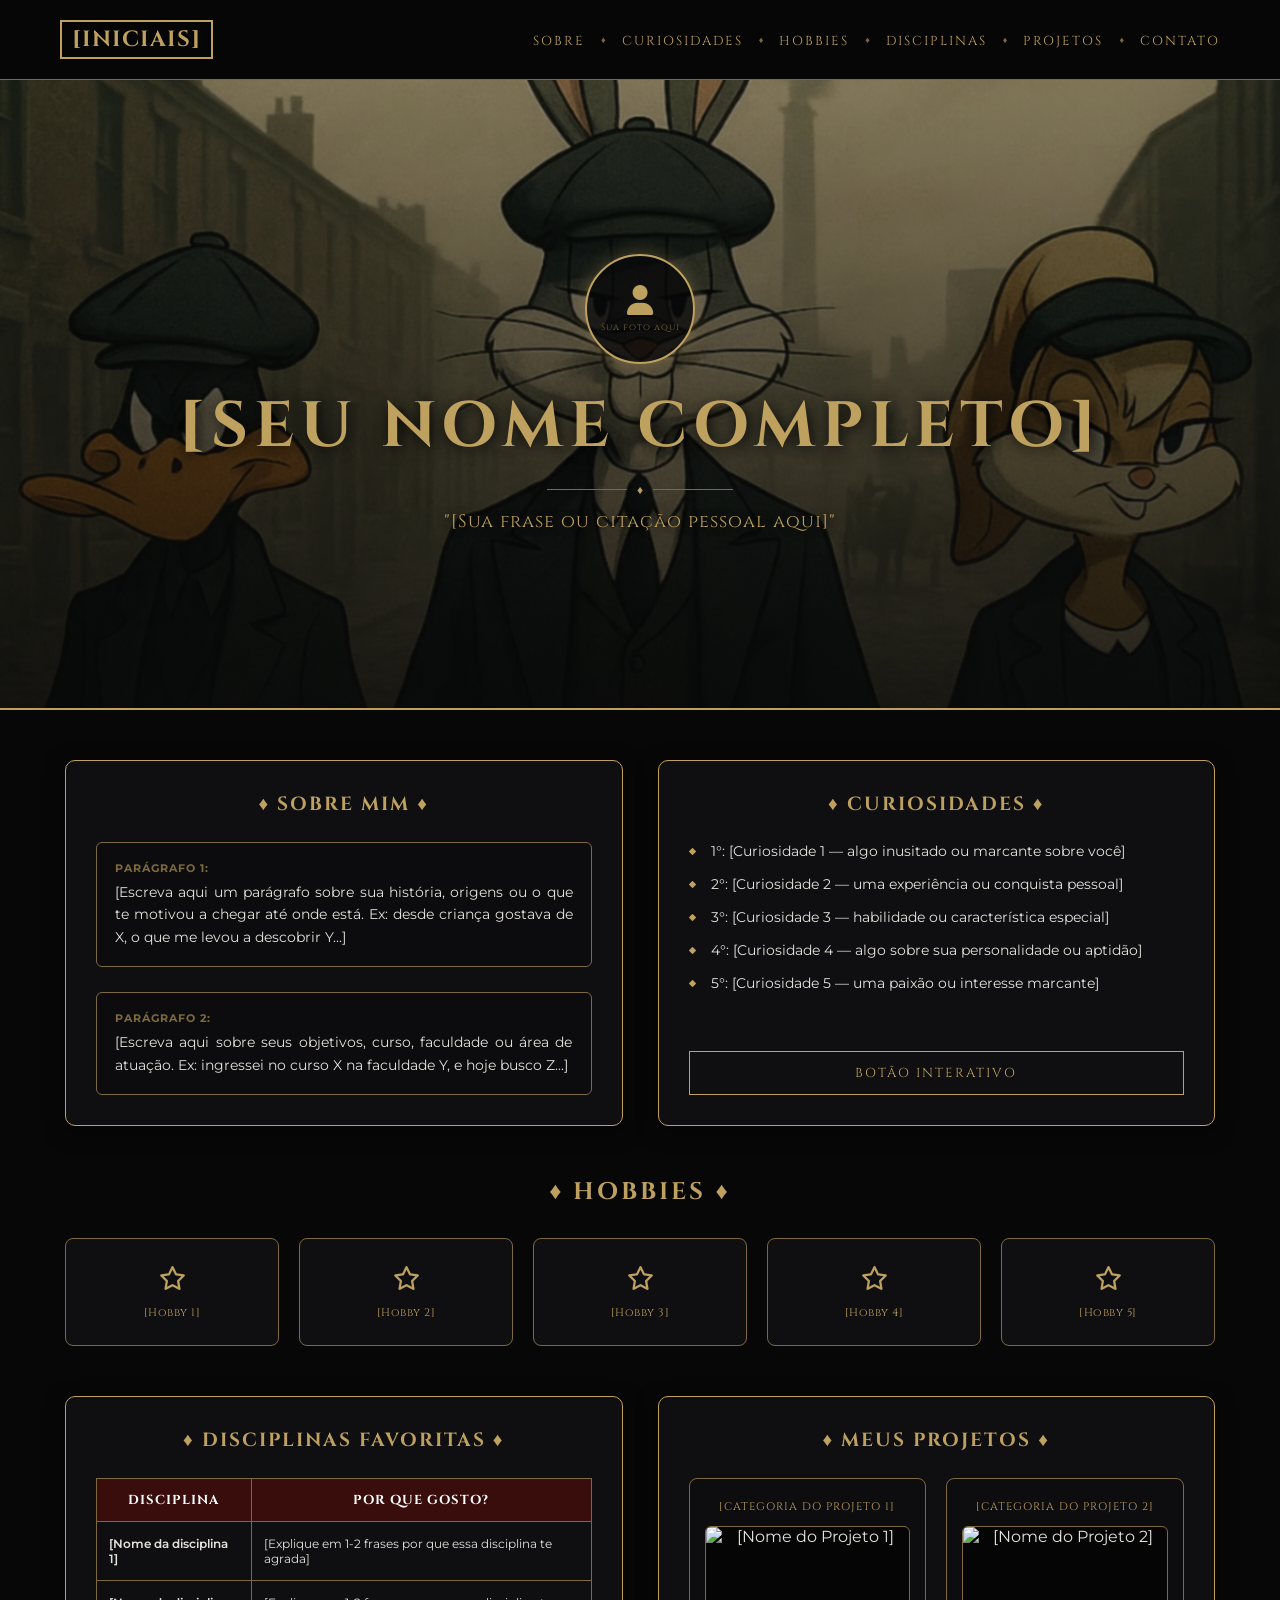
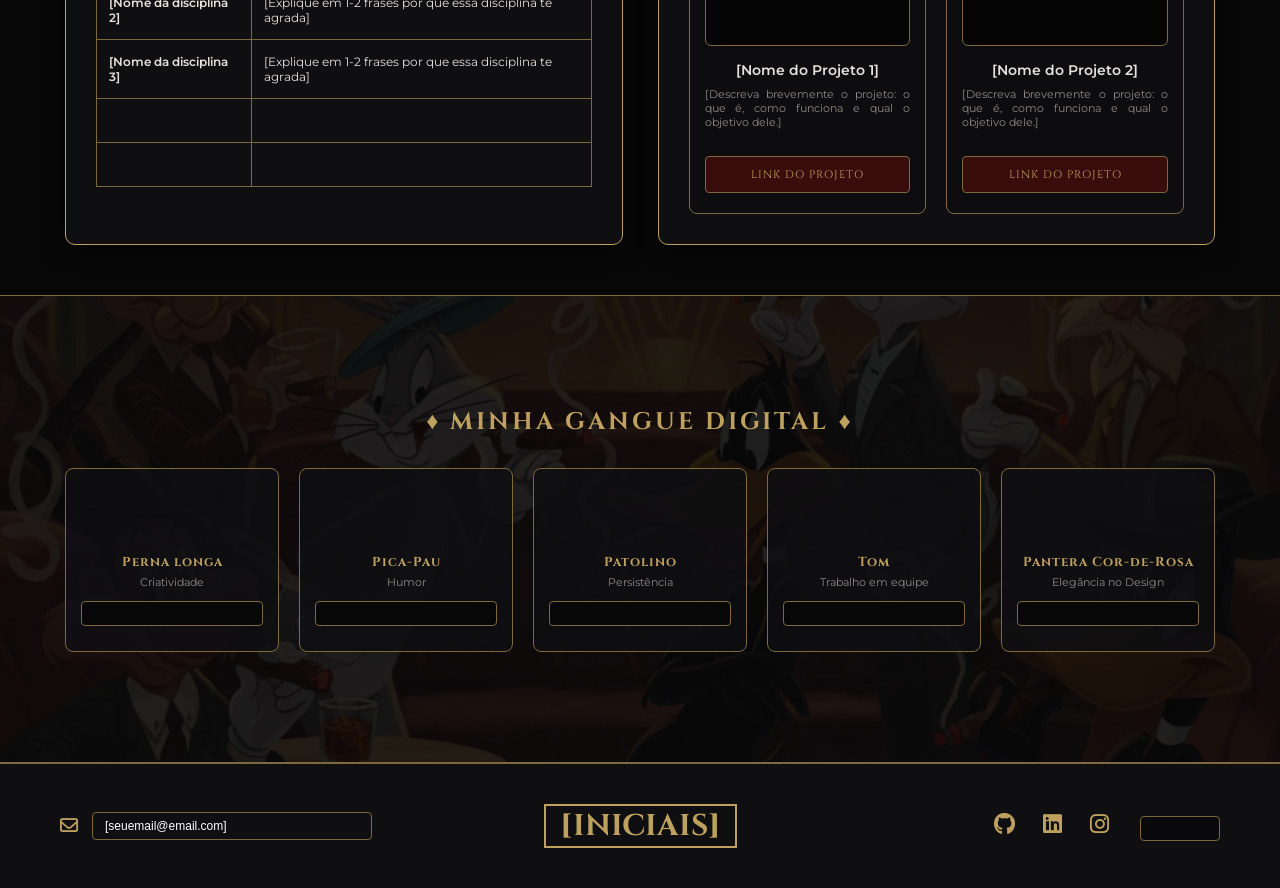
==== commit ca4e34c5: "Final commit" ====
--- a/index.html
+++ b/index.html
@@ -3,7 +3,7 @@
 <head>
     <meta charset="UTF-8">
     <meta name="viewport" content="width=device-width, initial-scale=1.0">
-    <title>Davi Berbek - Portfólio Premium</title>
+    <title>[NOME COMPLETO] - Portfólio</title>
     <link rel="stylesheet" href="style.css">
     <link href="https://fonts.googleapis.com/css2?family=Cinzel+Decorative:wght@700&family=Cinzel:wght@400;600;700&family=Montserrat:wght@300;400;500;700&display=swap" rel="stylesheet">
     <link rel="stylesheet" href="https://cdnjs.cloudflare.com/ajax/libs/font-awesome/6.4.0/css/all.min.css">
@@ -12,7 +12,8 @@
 
     <header class="navbar">
         <div class="logo-container">
-            <div class="logo-badge">PB</div>
+            <!-- MOLDE: Iniciais do seu nome, ex: "AB" para Ana Beatriz -->
+            <div class="logo-badge">[INICIAIS]</div>
         </div>
         <nav>
             <ul class="nav-links">
@@ -32,53 +33,69 @@
     </header>
 
     <section class="hero-section">
+        <!-- MOLDE: Substitua "hero-bg.png" pela sua imagem de fundo (banner/wallpaper) em style.css -->
         <div class="hero-overlay">
             <div class="hero-content">
-              <div class="hero-avatar-wrapper">
-        <label for="avatar-upload" class="hero-avatar-circle" title="Clique para adicionar foto">
-            <img id="avatar-preview" src="" alt="" class="avatar-img" style="display:none;">
-            <span class="hero-avatar-placeholder" id="avatar-placeholder">
-                <i class="fa-solid fa-user"></i>
-                <span class="avatar-hint">Adicionar foto</span>
-            </span>
-        </label>
-        <input type="file" id="avatar-upload" accept="image/*" style="display:none;">
-    </div>
-                <h1 class="hero-title">Davi Berbek</h1>
+
+                <!-- MOLDE: Foto ou avatar — clique no círculo para fazer upload -->
+                <div class="hero-avatar-wrapper">
+                    <label for="avatar-upload" class="hero-avatar-circle" title="Clique para adicionar foto">
+                        <img id="avatar-preview" src="" alt="" class="avatar-img" style="display:none;">
+                        <span class="hero-avatar-placeholder" id="avatar-placeholder">
+                            <i class="fa-solid fa-user"></i>
+                            <span class="avatar-hint">Sua foto aqui</span>
+                        </span>
+                    </label>
+                    <input type="file" id="avatar-upload" accept="image/*" style="display:none;">
+                </div>
+
+                <!-- MOLDE: Seu nome completo em maiúsculas -->
+                <h1 class="hero-title">[SEU NOME COMPLETO]</h1>
+
                 <div class="hero-decorator">
                     <span class="line"></span>
                     <span class="diamond">♦</span>
                     <span class="line"></span>
                 </div>
-                <p class="hero-subtitle">"O impossível é só questão de opinião."</p>
+
+                <!-- MOLDE: Uma frase ou citação que te representa -->
+                <p class="hero-subtitle">"[Sua frase ou citação pessoal aqui]"</p>
             </div>
         </div>
     </section>
 
     <main class="main-wrapper grid-2">
-        
+
         <section id="sobre" class="content-box">
             <h2 class="box-title">♦ SOBRE MIM ♦</h2>
+
+            <!-- MOLDE: Primeiro parágrafo de apresentação pessoal -->
             <div class="inner-field">
                 <span class="field-label">Parágrafo 1:</span>
-                <p class="field-text text-justify">Sou Davi Berbek, entusiasta de tecnologia e estudante de ciência da computação na PUCPR.</p>
-            </div>
+                <p class="field-text text-justify">[Escreva aqui um parágrafo sobre sua história, origens ou o que te motivou a chegar até onde está. Ex: desde criança gostava de X, o que me levou a descobrir Y...]</p>
+            </div>
+
+            <!-- MOLDE: Segundo parágrafo, focado em objetivos ou trajetória atual -->
             <div class="inner-field mt-25">
                 <span class="field-label">Parágrafo 2:</span>
-                <p class="field-text text-justify"> Adoro explorar novas tecnologias e no tempo livre, jogar counter-strike 2 e fazer churrasco.
+                <p class="field-text text-justify">[Escreva aqui sobre seus objetivos, curso, faculdade ou área de atuação. Ex: ingressei no curso X na faculdade Y, e hoje busco Z...]</p>
+            </div>
         </section>
 
         <section id="curiosidades" class="content-box flex-between">
             <div>
                 <h2 class="box-title">♦ CURIOSIDADES ♦</h2>
                 <ul class="custom-list">
-                    <li><i class="fa-solid fa-diamond gold-diamond"></i> 1°: Tenho heterocromia</li>
-                    <li><i class="fa-solid fa-diamond gold-diamond"></i> 2°: Gosto de pescar</li>
-                    <li><i class="fa-solid fa-diamond gold-diamond"></i> 3°: Tenho uma pastora belga chamada Lindy</li>
-                    <li><i class="fa-solid fa-diamond gold-diamond"></i> 4°: Torcedor fanático do Clube Athletico Paranaense</li>
-                    <li><i class="fa-solid fa-diamond gold-diamond"></i> 5°: Moro em Araúcaria</li>
+                    <!-- MOLDE: Liste de 3 a 6 curiosidades sobre você -->
+                    <li><i class="fa-solid fa-diamond gold-diamond"></i> 1°: [Curiosidade 1 — algo inusitado ou marcante sobre você]</li>
+                    <li><i class="fa-solid fa-diamond gold-diamond"></i> 2°: [Curiosidade 2 — uma experiência ou conquista pessoal]</li>
+                    <li><i class="fa-solid fa-diamond gold-diamond"></i> 3°: [Curiosidade 3 — habilidade ou característica especial]</li>
+                    <li><i class="fa-solid fa-diamond gold-diamond"></i> 4°: [Curiosidade 4 — algo sobre sua personalidade ou aptidão]</li>
+                    <li><i class="fa-solid fa-diamond gold-diamond"></i> 5°: [Curiosidade 5 — uma paixão ou interesse marcante]</li>
                 </ul>
             </div>
+
+            <!-- MOLDE: Texto do botão e mensagem do alert podem ser personalizados no script.js -->
             <button id="btn-interativo" class="btn-gold-action">BOTÃO INTERATIVO</button>
         </section>
 
@@ -88,32 +105,34 @@
         <div class="center-title-wrapper">
             <h2 class="global-title">♦ HOBBIES ♦</h2>
         </div>
+
+        <!-- MOLDE: 5 cards de hobbies — altere o texto de cada "hobby-name" -->
         <div class="grid-5">
             <div class="card-hobby">
                 <div class="star-icon"><i class="fa-regular fa-star"></i></div>
-                <span class="hobby-name">Pescaria</span>
-            </div>
-            <div class="card-hobby">
-                <div class="star-icon"><i class="fa-regular fa-star"></i></div>
-                <span class="hobby-name">Churrasco</span>
-            </div>
-            <div class="card-hobby">
-                <div class="star-icon"><i class="fa-regular fa-star"></i></div>
-                <span class="hobby-name">Jogar Counter-Strike 2</span>
-            </div>
-            <div class="card-hobby">
-                <div class="star-icon"><i class="fa-regular fa-star"></i></div>
-                <span class="hobby-name">Assistir filmes (principalmente de guerra)</span>
-            </div>
-            <div class="card-hobby">
-                <div class="star-icon"><i class="fa-regular fa-star"></i></div>
-                <span class="hobby-name">Academia</span>
+                <span class="hobby-name">[Hobby 1]</span>
+            </div>
+            <div class="card-hobby">
+                <div class="star-icon"><i class="fa-regular fa-star"></i></div>
+                <span class="hobby-name">[Hobby 2]</span>
+            </div>
+            <div class="card-hobby">
+                <div class="star-icon"><i class="fa-regular fa-star"></i></div>
+                <span class="hobby-name">[Hobby 3]</span>
+            </div>
+            <div class="card-hobby">
+                <div class="star-icon"><i class="fa-regular fa-star"></i></div>
+                <span class="hobby-name">[Hobby 4]</span>
+            </div>
+            <div class="card-hobby">
+                <div class="star-icon"><i class="fa-regular fa-star"></i></div>
+                <span class="hobby-name">[Hobby 5]</span>
             </div>
         </div>
     </section>
 
     <div class="main-wrapper grid-2">
-        
+
         <section id="disciplinas" class="content-box">
             <h2 class="box-title">♦ DISCIPLINAS FAVORITAS ♦</h2>
             <table class="gold-table">
@@ -124,18 +143,20 @@
                     </tr>
                 </thead>
                 <tbody>
-                    <tr>
-                        <td class="font-bold">Sistemas ciberfísicos</td>
-                        <td>Por explicar um pouco mais sobre como as coisas realmente funcionam.</td>
-                    </tr>
-                    <tr>
-                        <td class="font-bold">Raciocínio Algorítmico</td>
-                        <td>Por conseguir aprender a fazer coisas que eu jamais imaginaria que seria capaz.</td>
-                    </tr>
-                    <tr>
-                        <td class="font-bold">Filosofia</td>
-                        <td>Mãe de todas as outras ciências, responsável por questionar o mundo ao nosso redor.</td>
-                    </tr>
+                    <!-- MOLDE: Preencha até 5 linhas com disciplinas e justificativas -->
+                    <tr>
+                        <td class="font-bold">[Nome da disciplina 1]</td>
+                        <td>[Explique em 1-2 frases por que essa disciplina te agrada]</td>
+                    </tr>
+                    <tr>
+                        <td class="font-bold">[Nome da disciplina 2]</td>
+                        <td>[Explique em 1-2 frases por que essa disciplina te agrada]</td>
+                    </tr>
+                    <tr>
+                        <td class="font-bold">[Nome da disciplina 3]</td>
+                        <td>[Explique em 1-2 frases por que essa disciplina te agrada]</td>
+                    </tr>
+                    <!-- MOLDE: Linhas vazias de reserva — preencha ou remova conforme necessário -->
                     <tr>
                         <td>&nbsp;</td>
                         <td>&nbsp;</td>
@@ -151,25 +172,31 @@
         <section id="projetos" class="content-box">
             <h2 class="box-title">♦ MEUS PROJETOS ♦</h2>
             <div class="grid-2-internal">
-                
+
+                <!-- MOLDE: Projeto 1 — substitua a imagem, título, descrição e link -->
                 <div class="project-item">
-                    <span class="project-category">PROJETO CONSTRUCT</span>
+                    <span class="project-category">[CATEGORIA DO PROJETO 1]</span>
                     <div class="project-preview">
-                        <img src="/images/og-image-promo.png" alt="Letheus" class="project-img">
-                    </div>
-                    <h3 class="project-title-text">Letheus</h3>
-                    <p class="project-description">Um jogo de plataforma cujo objetivo é recuperar a memória perdida.</p>
-                    <a href="https://www.construct.net/en/free-online-games/lunae-solis-85527/play" target="_blank" class="btn-maroon">LINK DO PROJETO</a>
-                </div>
-
+                        <!-- MOLDE: Substitua "projeto1.png" pelo nome da sua imagem de preview -->
+                        <img src="[projeto1.png]" alt="[Nome do Projeto 1]" class="project-img">
+                    </div>
+                    <h3 class="project-title-text">[Nome do Projeto 1]</h3>
+                    <p class="project-description">[Descreva brevemente o projeto: o que é, como funciona e qual o objetivo dele.]</p>
+                    <!-- MOLDE: Substitua "#" pela URL real do projeto -->
+                    <a href="#" target="_blank" class="btn-maroon">LINK DO PROJETO</a>
+                </div>
+
+                <!-- MOLDE: Projeto 2 — substitua a imagem, título, descrição e link -->
                 <div class="project-item">
-                    <span class="project-category">PROJETO PROCESSING</span>
+                    <span class="project-category">[CATEGORIA DO PROJETO 2]</span>
                     <div class="project-preview">
-                        <img src="/images/aplicativo.jpeg" alt="Aplicativo Explorando o Ubuntu" class="project-img">
-                    </div>
-                    <h3 class="project-title-text">Aplicativo Explorando o Ubuntu</h3>
-                    <p class="project-description">Aplicativo interativo que explica um pouco mais a respeito do linux, focando principalmente no ubuntu.</p>
-                    <a href="https://github.com/0Londero/processing_exploring_ubuntu" target="_blank" class="btn-maroon">LINK DO PROJETO</a>
+                        <!-- MOLDE: Substitua "projeto2.png" pelo nome da sua imagem de preview -->
+                        <img src="[projeto2.png]" alt="[Nome do Projeto 2]" class="project-img">
+                    </div>
+                    <h3 class="project-title-text">[Nome do Projeto 2]</h3>
+                    <p class="project-description">[Descreva brevemente o projeto: o que é, como funciona e qual o objetivo dele.]</p>
+                    <!-- MOLDE: Substitua "#" pela URL real do projeto -->
+                    <a href="#" target="_blank" class="btn-maroon">LINK DO PROJETO</a>
                 </div>
 
             </div>
@@ -177,71 +204,91 @@
 
     </div>
 
+    <!-- =====================================================================
+         SEÇÃO: MINHA GANGUE DIGITAL
+         MOLDE: Troque os nomes, ícones (Font Awesome) e papéis dos 5 membros.
+         Ícones disponíveis em: https://fontawesome.com/icons
+    ====================================================================== -->
     <section id="gangue" class="gang-section">
+        <!-- MOLDE: Substitua "gang-bg.webp" pela sua imagem de fundo em style.css -->
         <div class="gang-overlay">
             <div class="main-wrapper">
                 <div class="center-title-wrapper">
                     <h2 class="global-title">♦ MINHA GANGUE DIGITAL ♦</h2>
                 </div>
                 <div class="grid-5">
-                    <div class="gang-member">
-                        <div class="gang-avatar-icon"><i class="fa-solid fa-hat-cowboy-side"></i></div>
-                        <h3>PERNA LONGA</h3>
+
+                    <div class="gang-member">
+                        <!-- MOLDE: Escolha um ícone Font Awesome que represente o membro -->
+                        <div class="gang-avatar-icon"><i class="fa-solid fa-[icone-1]"></i></div>
+                        <!-- MOLDE: Nome/apelido do membro -->
+                        <h3>Perna longa</h3>
+                        <!-- MOLDE: Papel ou qualidade que esse membro representa -->
                         <span class="gang-role">Criatividade</span>
                         <div class="status-indicator"></div>
                     </div>
-                    <div class="gang-member">
-                        <div class="gang-avatar-icon"><i class="fa-solid fa-feather"></i></div>
-                        <h3>PICA-PAU</h3>
+
+                    <div class="gang-member">
+                        <div class="gang-avatar-icon"><i class="fa-solid fa-[icone-2]"></i></div>
+                        <h3>Pica-Pau</h3>
                         <span class="gang-role">Humor</span>
                         <div class="status-indicator"></div>
                     </div>
-                    <div class="gang-member">
-                        <div class="gang-avatar-icon"><i class="fa-solid fa-hat-wizard"></i></div>
-                        <h3>PATOLINO</h3>
+
+                    <div class="gang-member">
+                        <div class="gang-avatar-icon"><i class="fa-solid fa-[icone-3]"></i></div>
+                        <h3>Patolino</h3>
                         <span class="gang-role">Persistência</span>
                         <div class="status-indicator"></div>
                     </div>
-                    <div class="gang-member">
-                        <div class="gang-avatar-icon"><i class="fa-solid fa-cat"></i></div>
-                        <h3>TOM</h3>
-                        <span class="gang-role">Trabalho em Equipe</span>
-                        <div class="status-indicator"></div>
-                    </div>
-                    <div class="gang-member">
-                        <div class="gang-avatar-icon"><i class="fa-solid fa-gem"></i></div>
-                        <h3>PANTERA COR-DE-ROSA</h3>
+
+                    <div class="gang-member">
+                        <div class="gang-avatar-icon"><i class="fa-solid fa-[icone-4]"></i></div>
+                        <h3>Tom</h3>
+                        <span class="gang-role">Trabalho em equipe</span>
+                        <div class="status-indicator"></div>
+                    </div>
+
+                    <div class="gang-member">
+                        <div class="gang-avatar-icon"><i class="fa-solid fa-[icone-5]"></i></div>
+                        <h3>Pantera Cor-de-Rosa</h3>
                         <span class="gang-role">Elegância no Design</span>
                         <div class="status-indicator"></div>
                     </div>
+
                 </div>
             </div>
         </div>
     </section>
 
     <footer id="contato" class="main-footer">
+        <!-- MOLDE: Substitua pelo seu e-mail pessoal -->
         <div class="footer-segment text-left">
             <i class="fa-regular fa-envelope footer-mail-icon"></i>
-            <input type="email" class="footer-email-box" value="DaviBerbek@outlook.com" readonly title="Email Pessoal">
-        </div>
-        
+            <input type="email" class="footer-email-box" value="[seuemail@email.com]" readonly title="Email Pessoal">
+        </div>
+
         <div class="footer-segment text-center">
-            <div class="logo-badge-footer">PB</div>
-        </div>
-        
+            <!-- MOLDE: Iniciais do seu nome (igual ao topo) -->
+            <div class="logo-badge-footer">[INICIAIS]</div>
+        </div>
+
         <div class="footer-segment text-right">
-            <a href="https://github.com/DaviBerbek" target="_blank" class="footer-social"><i class="fa-brands fa-github"></i></a>
-            <a href="https://www.linkedin.com/in/davi-berbek/" target="_blank" class="footer-social"><i class="fa-brands fa-linkedin"></i></a>
-            <a href="https://www.instagram.com/davi_berbek?igsh=OHlxeWk4ejBiOGhs" target="_blank" class="footer-social"><i class="fa-brands fa-instagram"></i></a>
-            
-            <div id="easter-egg-btn" class="footer-extra-box" title="PUCPR: davi.berbek@pucpr.edu.br"></div>
+            <!-- MOLDE: Substitua os href pelos links reais das suas redes sociais -->
+            <a href="[URL_GITHUB]" target="_blank" class="footer-social"><i class="fa-brands fa-github"></i></a>
+            <a href="[URL_LINKEDIN]" target="_blank" class="footer-social"><i class="fa-brands fa-linkedin"></i></a>
+            <a href="[URL_INSTAGRAM]" target="_blank" class="footer-social"><i class="fa-brands fa-instagram"></i></a>
+
+            <!-- MOLDE: Easter egg — altere o title para o seu e-mail institucional -->
+            <div id="easter-egg-btn" class="footer-extra-box" title="[Email institucional, ex: nome@faculdade.edu.br]"></div>
         </div>
     </footer>
 
+    <!-- MOLDE: Easter egg — substitua "easter-egg.png" pela sua imagem surpresa -->
     <div id="easter-egg-modal" class="modal-overlay">
         <div class="modal-container">
             <span id="close-modal" class="modal-close-btn">&times;</span>
-            <img src="27079-nerd.png" alt="Easter Egg - Nerd" class="modal-img">
+            <img src="[easter-egg.png]" alt="Easter Egg" class="modal-img">
         </div>
     </div>
 
--- a/style.css
+++ b/style.css
@@ -1,13 +1,13 @@
 /* PALETA DE CORES BASE & CONFIGURAÇÕES */
 :root {
-    --primary-black: #070708;     
-    --box-dark: #0f0f12;          
-    --gold-accent: #bfa15f;       
-    --gold-darker: #7e693d;       
-    --maroon-red: #3a0d0d;        
-    --maroon-hover: #521414;      
-    --text-light: #e3e1da;        
-    --text-muted: #8c8a82;        
+    --primary-black: #070708;
+    --box-dark: #0f0f12;
+    --gold-accent: #bfa15f;
+    --gold-darker: #7e693d;
+    --maroon-red: #3a0d0d;
+    --maroon-hover: #521414;
+    --text-light: #e3e1da;
+    --text-muted: #8c8a82;
 }
 
 * {
@@ -25,13 +25,15 @@
 
 /* ALINHAMENTOS & UTILITÁRIOS */
 .text-center { text-align: center; }
-.text-left { text-align: left; }
-.text-right { text-align: right; }
-.text-justify { text-align: justify; }
-.font-bold { font-weight: 600; }
-.mt-25 { margin-top: 25px; }
-
-/* NAVBAR */
+.text-left   { text-align: left; }
+.text-right  { text-align: right; }
+.text-justify{ text-align: justify; }
+.font-bold   { font-weight: 600; }
+.mt-25       { margin-top: 25px; }
+
+/* =====================================================================
+   NAVBAR
+====================================================================== */
 .navbar {
     display: flex;
     justify-content: space-between;
@@ -69,9 +71,7 @@
     transition: color 0.3s;
 }
 
-.nav-links a:hover {
-    color: #fff;
-}
+.nav-links a:hover { color: #fff; }
 
 .separator {
     color: var(--gold-darker);
@@ -79,12 +79,16 @@
     font-size: 9px;
 }
 
-/* HERO SECTION - RUA PEAKY BLINDERS */
+/* =====================================================================
+   HERO SECTION
+   MOLDE: Substitua "hero-bg.png" abaixo pelo nome do seu arquivo de
+   imagem de fundo (banner/wallpaper). Salve a imagem na mesma pasta.
+====================================================================== */
 .hero-section {
     position: relative;
     height: 70vh;
     min-height: 450px;
-    background-image: url('/images/gangue.png');
+    background-image: url('gangue.png'); /* <<< TROQUE AQUI */
     background-size: cover;
     background-position: center 20%;
     border-bottom: 2px solid var(--gold-accent);
@@ -92,76 +96,110 @@
 
 .hero-overlay {
     position: absolute;
-    top: 0;
-    left: 0;
+    top: 0; left: 0;
+    width: 100%; height: 100%;
+    background: linear-gradient(to bottom, rgba(7,7,8,0.4) 0%, rgba(7,7,8,0.85) 100%);
+    display: flex;
+    justify-content: center;
+    align-items: center;
+}
+
+.hero-content { text-align: center; padding: 0 20px; }
+
+.hero-title {
+    font-family: 'Cinzel', serif;
+    font-size: 64px;
+    color: var(--gold-accent);
+    letter-spacing: 6px;
+    text-shadow: 2px 2px 15px rgba(0,0,0,0.9);
+}
+
+.hero-decorator {
+    display: flex;
+    align-items: center;
+    justify-content: center;
+    margin: 12px 0;
+}
+
+.hero-decorator .line   { width: 80px; height: 1px; background-color: var(--gold-darker); }
+.hero-decorator .diamond{ color: var(--gold-accent); margin: 0 10px; font-size: 12px; }
+
+.hero-subtitle {
+    font-family: 'Cinzel', serif;
+    font-size: 18px;
+    color: var(--gold-accent);
+    letter-spacing: 1px;
+    text-shadow: 1px 1px 8px rgba(0,0,0,0.8);
+}
+
+/* =====================================================================
+   AVATAR (FOTO/ÍCONE ACIMA DO NOME)
+====================================================================== */
+.hero-avatar-wrapper {
+    display: flex;
+    justify-content: center;
+    margin-bottom: 20px;
+}
+
+.hero-avatar-circle {
+    width: 110px;
+    height: 110px;
+    border-radius: 50%;
+    border: 2px solid var(--gold-accent);
+    box-shadow: 0 0 18px rgba(191, 161, 95, 0.35);
+    background-color: rgba(7, 7, 8, 0.75);
+    display: flex;
+    flex-direction: column;
+    align-items: center;
+    justify-content: center;
+    cursor: pointer;
+    overflow: hidden;
+    transition: border-color 0.3s, box-shadow 0.3s;
+}
+
+.hero-avatar-circle:hover {
+    border-color: #fff;
+    box-shadow: 0 0 24px rgba(191, 161, 95, 0.6);
+}
+
+.hero-avatar-placeholder {
+    display: flex;
+    flex-direction: column;
+    align-items: center;
+    gap: 6px;
+    color: var(--gold-accent);
+}
+
+.hero-avatar-placeholder i { font-size: 30px; }
+
+.avatar-hint {
+    font-family: 'Cinzel', serif;
+    font-size: 9px;
+    letter-spacing: 1px;
+    color: var(--gold-darker);
+}
+
+.avatar-img {
     width: 100%;
     height: 100%;
-    background: linear-gradient(to bottom, rgba(7,7,8,0.4) 0%, rgba(7,7,8,0.85) 100%);
-    display: flex;
-    justify-content: center;
-    align-items: center;
-}
-
-.hero-content {
-    text-align: center;
-    padding: 0 20px;
-}
-
-.hero-title {
-    font-family: 'Cinzel', serif;
-    font-size: 64px;
-    color: var(--gold-accent);
-    letter-spacing: 6px;
-    text-shadow: 2px 2px 15px rgba(0, 0, 0, 0.9);
-}
-
-.hero-decorator {
-    display: flex;
-    align-items: center;
-    justify-content: center;
-    margin: 12px 0;
-}
-
-.hero-decorator .line {
-    width: 80px;
-    height: 1px;
-    background-color: var(--gold-darker);
-}
-
-.hero-decorator .diamond {
-    color: var(--gold-accent);
-    margin: 0 10px;
-    font-size: 12px;
-}
-
-.hero-subtitle {
-    font-family: 'Cinzel', serif;
-    font-size: 18px;
-    color: var(--gold-accent);
-    letter-spacing: 1px;
-    text-shadow: 1px 1px 8px rgba(0, 0, 0, 0.8);
-}
-
-/* CONTAINER METRICA */
+    object-fit: cover;
+}
+
+/* =====================================================================
+   CONTAINER MÉTRICO
+====================================================================== */
 .main-wrapper {
     max-width: 1200px;
     margin: 50px auto;
     padding: 0 25px;
 }
 
-.grid-2 {
-    display: grid;
-    grid-template-columns: 1fr 1fr;
-    gap: 35px;
-}
-
-.grid-5 {
-    display: grid;
-    grid-template-columns: repeat(5, 1fr);
-    gap: 20px;
-}
-
-/* CAIXAS DE CONTEÚDO */
+.grid-2 { display: grid; grid-template-columns: 1fr 1fr; gap: 35px; }
+.grid-5 { display: grid; grid-template-columns: repeat(5, 1fr); gap: 20px; }
+
+/* =====================================================================
+   CAIXAS DE CONTEÚDO
+====================================================================== */
 .content-box {
     background-color: var(--box-dark);
     border: 1px solid var(--gold-accent);
@@ -170,11 +208,7 @@
     box-shadow: 0 5px 20px rgba(0,0,0,0.5);
 }
 
-.flex-between {
-    display: flex;
-    flex-direction: column;
-    justify-content: space-between;
-}
+.flex-between { display: flex; flex-direction: column; justify-content: space-between; }
 
 .box-title {
     font-family: 'Cinzel', serif;
@@ -202,16 +236,12 @@
     letter-spacing: 1px;
 }
 
-.field-text {
-    font-size: 14px;
-    color: var(--text-light);
-    line-height: 1.6;
-}
-
-/* LISTAS & CURIOSIDADES */
-.custom-list {
-    list-style: none;
-}
+.field-text { font-size: 14px; color: var(--text-light); line-height: 1.6; }
+
+/* =====================================================================
+   LISTAS & CURIOSIDADES
+====================================================================== */
+.custom-list { list-style: none; }
 
 .custom-list li {
     font-size: 14px;
@@ -220,13 +250,11 @@
     align-items: center;
 }
 
-.gold-diamond {
-    color: var(--gold-accent);
-    font-size: 7px;
-    margin-right: 15px;
-}
-
-/* BOTÕES GERAIS */
+.gold-diamond { color: var(--gold-accent); font-size: 7px; margin-right: 15px; }
+
+/* =====================================================================
+   BOTÕES
+====================================================================== */
 .btn-gold-action {
     background: transparent;
     border: 1px solid var(--gold-accent);
@@ -247,11 +275,10 @@
     font-weight: bold;
 }
 
-/* SEÇÃO HOBBIES */
-.center-title-wrapper {
-    text-align: center;
-    margin-bottom: 30px;
-}
+/* =====================================================================
+   SEÇÃO HOBBIES
+====================================================================== */
+.center-title-wrapper { text-align: center; margin-bottom: 30px; }
 
 .global-title {
     font-family: 'Cinzel', serif;
@@ -269,16 +296,9 @@
     transition: transform 0.3s, border-color 0.3s;
 }
 
-.card-hobby:hover {
-    transform: translateY(-4px);
-    border-color: var(--gold-accent);
-}
-
-.star-icon {
-    font-size: 24px;
-    color: var(--gold-accent);
-    margin-bottom: 12px;
-}
+.card-hobby:hover { transform: translateY(-4px); border-color: var(--gold-accent); }
+
+.star-icon { font-size: 24px; color: var(--gold-accent); margin-bottom: 12px; }
 
 .hobby-name {
     font-family: 'Cinzel', serif;
@@ -288,11 +308,10 @@
     display: block;
 }
 
-/* TABELAS */
-.gold-table {
-    width: 100%;
-    border-collapse: collapse;
-}
+/* =====================================================================
+   TABELAS
+====================================================================== */
+.gold-table { width: 100%; border-collapse: collapse; }
 
 .gold-table th {
     background-color: var(--maroon-red);
@@ -311,12 +330,10 @@
     color: var(--text-light);
 }
 
-/* PROJETOS (IMAGENS CORRIGIDAS) */
-.grid-2-internal {
-    display: grid;
-    grid-template-columns: 1fr 1fr;
-    gap: 20px;
-}
+/* =====================================================================
+   PROJETOS
+====================================================================== */
+.grid-2-internal { display: grid; grid-template-columns: 1fr 1fr; gap: 20px; }
 
 .project-item {
     border: 1px solid var(--gold-darker);
@@ -350,17 +367,9 @@
     align-items: center;
 }
 
-.project-img {
-    width: 100%;
-    height: 100%;
-    object-fit: cover; /* Faz a foto preencher o container sem distorcer */
-}
-
-.project-title-text {
-    font-size: 14px;
-    font-weight: 600;
-    margin-bottom: 8px;
-}
+.project-img { width: 100%; height: 100%; object-fit: cover; }
+
+.project-title-text { font-size: 14px; font-weight: 600; margin-bottom: 8px; }
 
 .project-description {
     font-size: 11px;
@@ -384,14 +393,16 @@
     transition: background 0.3s;
 }
 
-.btn-maroon:hover {
-    background-color: var(--maroon-hover);
-}
-
-/* GANGUE DIGITAL - PUB BG */
+.btn-maroon:hover { background-color: var(--maroon-hover); }
+
+/* =====================================================================
+   GANGUE DIGITAL
+   MOLDE: Substitua "gang-bg.webp" abaixo pelo nome do seu arquivo de
+   imagem de fundo desta seção. Salve a imagem na mesma pasta.
+====================================================================== */
 .gang-section {
     position: relative;
-    background-image: url('/images/bar.png');
+    background-image: url('bar.png'); /* <<< TROQUE AQUI */
     background-size: cover;
     background-position: center;
     border-top: 1px solid var(--gold-darker);
@@ -399,8 +410,7 @@
 }
 
 .gang-overlay {
-    width: 100%;
-    height: 100%;
+    width: 100%; height: 100%;
     padding: 60px 0;
     background-color: rgba(7, 7, 8, 0.88);
 }
@@ -413,11 +423,7 @@
     border-radius: 8px;
 }
 
-.gang-avatar-icon {
-    font-size: 38px;
-    color: var(--gold-accent);
-    margin-bottom: 12px;
-}
+.gang-avatar-icon { font-size: 38px; color: var(--gold-accent); margin-bottom: 12px; }
 
 .gang-member h3 {
     font-family: 'Cinzel', serif;
@@ -427,12 +433,7 @@
     margin-bottom: 4px;
 }
 
-.gang-role {
-    font-size: 11px;
-    color: var(--text-muted);
-    display: block;
-    margin-bottom: 12px;
-}
+.gang-role { font-size: 11px; color: var(--text-muted); display: block; margin-bottom: 12px; }
 
 .status-indicator {
     border: 1px solid var(--gold-darker);
@@ -441,7 +442,9 @@
     border-radius: 4px;
 }
 
-/* FOOTER */
+/* =====================================================================
+   FOOTER
+====================================================================== */
 .main-footer {
     display: flex;
     justify-content: space-between;
@@ -463,12 +466,7 @@
     font-size: 12px;
 }
 
-.footer-mail-icon {
-    color: var(--gold-accent);
-    font-size: 18px;
-    margin-right: 10px;
-    vertical-align: middle;
-}
+.footer-mail-icon { color: var(--gold-accent); font-size: 18px; margin-right: 10px; vertical-align: middle; }
 
 .logo-badge-footer {
     font-family: 'Cinzel', serif;
@@ -480,13 +478,7 @@
     font-weight: bold;
 }
 
-.footer-social {
-    color: var(--gold-accent);
-    font-size: 22px;
-    margin: 0 12px;
-    transition: color 0.3s;
-}
-
+.footer-social { color: var(--gold-accent); font-size: 22px; margin: 0 12px; transition: color 0.3s; }
 .footer-social:hover { color: #fff; }
 
 .footer-extra-box {
@@ -502,29 +494,23 @@
     transition: background 0.3s;
 }
 
-.footer-extra-box:hover {
-    background-color: var(--maroon-red);
-}
-
-/* POP-UP / MODAL DO EASTER EGG */
+.footer-extra-box:hover { background-color: var(--maroon-red); }
+
+/* =====================================================================
+   MODAL DO EASTER EGG
+====================================================================== */
 .modal-overlay {
-    display: none; /* Invisível por padrão */
+    display: none;
     position: fixed;
-    top: 0;
-    left: 0;
-    width: 100%;
-    height: 100%;
-    background-color: rgba(0, 0, 0, 0.9);
+    top: 0; left: 0;
+    width: 100%; height: 100%;
+    background-color: rgba(0,0,0,0.9);
     z-index: 1000;
     justify-content: center;
     align-items: center;
 }
 
-.modal-container {
-    position: relative;
-    max-width: 90%;
-    max-height: 85%;
-}
+.modal-container { position: relative; max-width: 90%; max-height: 85%; }
 
 .modal-img {
     max-width: 100%;
@@ -536,14 +522,12 @@
 
 .modal-close-btn {
     position: absolute;
-    top: -15px;
-    right: -15px;
+    top: -15px; right: -15px;
     background-color: var(--maroon-red);
     color: var(--gold-accent);
     border: 1px solid var(--gold-darker);
     border-radius: 50%;
-    width: 32px;
-    height: 32px;
+    width: 32px; height: 32px;
     text-align: center;
     line-height: 28px;
     font-weight: bold;
@@ -553,68 +537,17 @@
     transition: background 0.2s;
 }
 
-.modal-close-btn:hover {
-    background-color: var(--maroon-hover);
-    color: #fff;
-}
-.hero-avatar-wrapper {
-    display: flex;
-    justify-content: center;
-    margin-bottom: 20px;
-}
-
-.hero-avatar-circle {
-    width: 110px;
-    height: 110px;
-    border-radius: 50%;
-    border: 2px solid var(--gold-accent);
-    box-shadow: 0 0 18px rgba(191, 161, 95, 0.35);
-    background-color: rgba(7, 7, 8, 0.75);
-    display: flex;
-    flex-direction: column;
-    align-items: center;
-    justify-content: center;
-    cursor: pointer;
-    overflow: hidden;
-    transition: border-color 0.3s, box-shadow 0.3s;
-}
-
-.hero-avatar-circle:hover {
-    border-color: #fff;
-    box-shadow: 0 0 24px rgba(191, 161, 95, 0.6);
-}
-
-.hero-avatar-placeholder {
-    display: flex;
-    flex-direction: column;
-    align-items: center;
-    gap: 6px;
-    color: var(--gold-accent);
-}
-
-.hero-avatar-placeholder i {
-    font-size: 30px;
-}
-
-.avatar-hint {
-    font-family: 'Cinzel', serif;
-    font-size: 9px;
-    letter-spacing: 1px;
-    color: var(--gold-darker);
-}
-
-.avatar-img {
-    width: 100%;
-    height: 100%;
-    object-fit: cover;
-}
-/* RESPONSIVIDADE */
+.modal-close-btn:hover { background-color: var(--maroon-hover); color: #fff; }
+
+/* =====================================================================
+   RESPONSIVIDADE
+====================================================================== */
 @media (max-width: 992px) {
     .grid-2, .grid-5, .grid-2-internal { grid-template-columns: 1fr; }
-    .navbar, .main-footer { flex-direction: column; gap: 25px; text-align: center; }
-    .text-left, .text-right { text-align: center; }
-    .hero-title { font-size: 44px; }
-    .separator { display: none; }
-    .nav-links { flex-direction: column; gap: 12px; }
-    .footer-email-box { width: 100%; max-width: 280px; }
+    .navbar, .main-footer               { flex-direction: column; gap: 25px; text-align: center; }
+    .text-left, .text-right             { text-align: center; }
+    .hero-title                         { font-size: 44px; }
+    .separator                          { display: none; }
+    .nav-links                          { flex-direction: column; gap: 12px; }
+    .footer-email-box                   { width: 100%; max-width: 280px; }
 }
